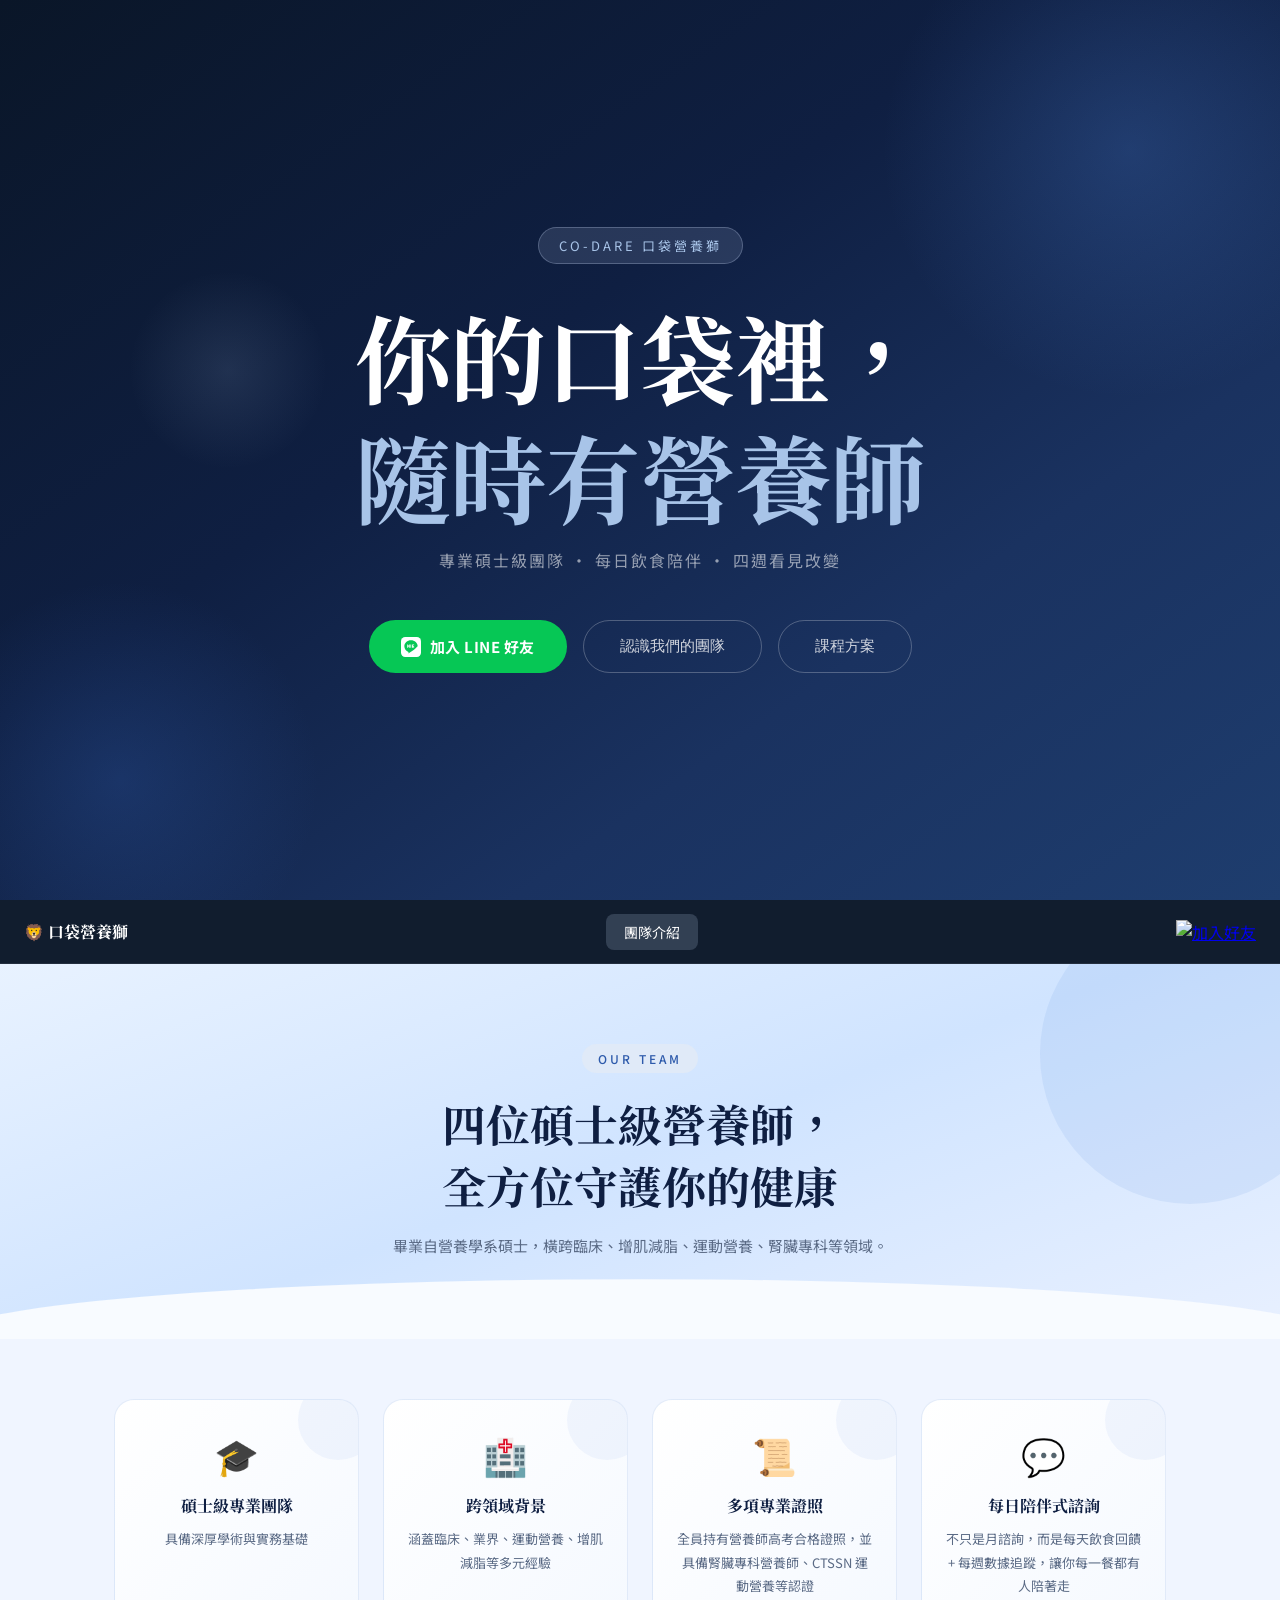
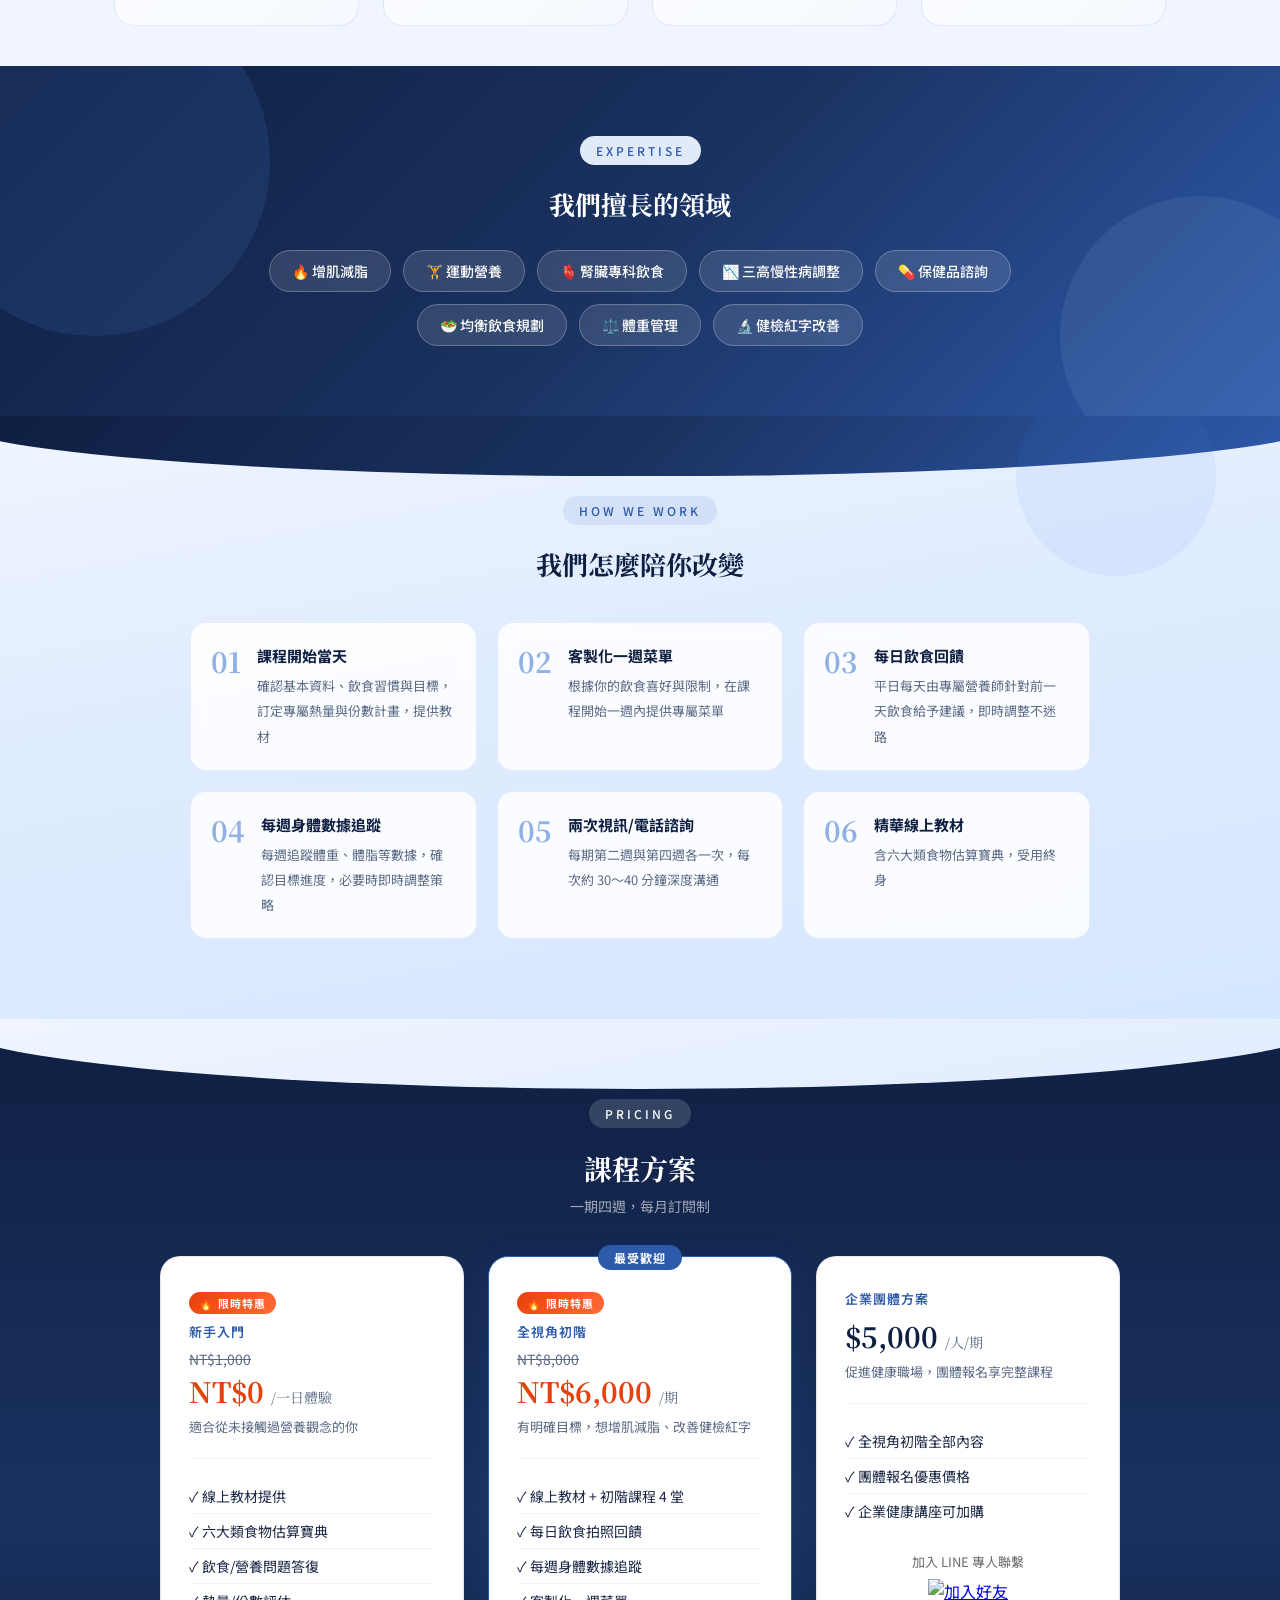
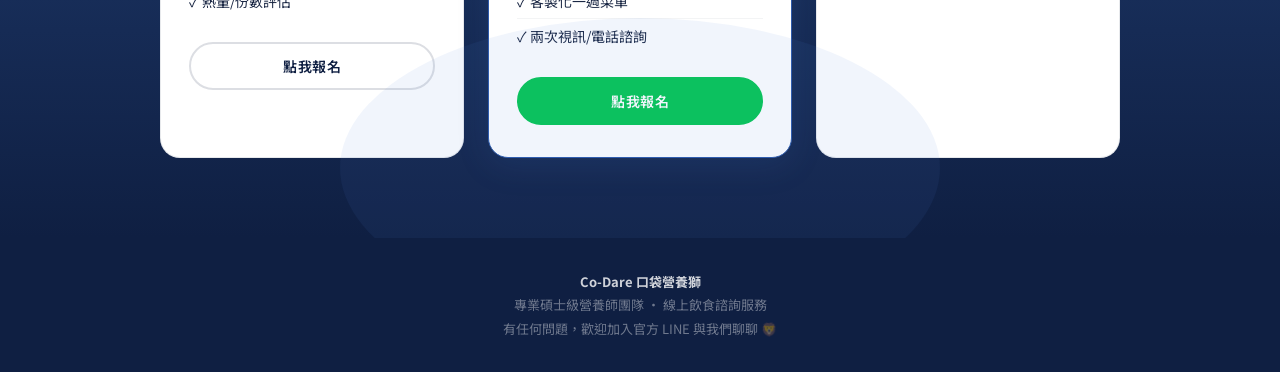
==== index.html @ 21641f0c "index.html" ====
<!-- ADMIN PANEL --><!DOCTYPE html>
<html lang="zh-TW">
<head>
<meta charset="UTF-8">
<meta name="viewport" content="width=device-width, initial-scale=1.0">
<title>Co-Dare 口袋營養獅</title>
<link rel="preconnect" href="https://fonts.googleapis.com">
<link href="https://fonts.googleapis.com/css2?family=Noto+Serif+TC:wght@400;600;700&family=Noto+Sans+TC:wght@300;400;500&display=swap" rel="stylesheet">
<style>
  :root {
    --navy: #0f1f42;
    --navy2: #1a3260;
    --blue: #2d5aab;
    --blue2: #4a7fd4;
    --light-blue: #a8c4e8;
    --sky: #ddeeff;
    --cream: #f0f5ff;
    --warm-white: #f8fbff;
    --gold: #c9a84c;
    --text: #1a2744;
    --text-light: #5a6a85;
    --tag-bg: #e0eaf8;
  }

  * { margin: 0; padding: 0; box-sizing: border-box; }

  body {
    font-family: 'Noto Sans TC', sans-serif;
    background: #f0f5ff;
    color: var(--text);
    overflow-x: hidden;
  }

  /* -- HERO -- */
  .hero {
    background: linear-gradient(145deg, #0a1628 0%, #0f1f42 40%, #1a3260 70%, #1e3d6e 100%);
    min-height: 100vh;
    display: flex;
    flex-direction: column;
    align-items: center;
    justify-content: center;
    position: relative;
    overflow: hidden;
    padding: 60px 24px;
  }
  .hero-blob1 {
    position: absolute; border-radius: 50%; pointer-events: none;
    width: 500px; height: 500px; top: -100px; right: -100px;
    background: radial-gradient(circle, rgba(74,127,212,0.25) 0%, transparent 70%);
    animation: blobFloat 8s ease-in-out infinite;
  }
  .hero-blob2 {
    position: absolute; border-radius: 50%; pointer-events: none;
    width: 400px; height: 400px; bottom: -80px; left: -80px;
    background: radial-gradient(circle, rgba(45,90,171,0.3) 0%, transparent 70%);
    animation: blobFloat 10s ease-in-out infinite reverse;
  }
  .hero-blob3 {
    position: absolute; border-radius: 50%; pointer-events: none;
    width: 200px; height: 200px; top: 30%; left: 10%;
    background: radial-gradient(circle, rgba(168,196,232,0.12) 0%, transparent 70%);
    animation: blobFloat 12s ease-in-out infinite 2s;
  }
  @keyframes blobFloat {
    0%, 100% { transform: translate(0,0) scale(1); }
    33% { transform: translate(20px,-15px) scale(1.05); }
    66% { transform: translate(-10px,20px) scale(0.95); }
  }



  .hero-badge {
    background: rgba(184,203,232,0.15);
    border: 1px solid rgba(184,203,232,0.3);
    color: var(--light-blue);
    font-size: 13px;
    letter-spacing: 3px;
    padding: 8px 20px;
    border-radius: 40px;
    margin-bottom: 32px;
    animation: fadeUp 0.8s ease both;
  }

  .hero h1 {
    font-family: 'Noto Serif TC', serif;
    font-size: clamp(48px, 9vw, 96px);
    color: #fff;
    text-align: center;
    line-height: 1.25;
    margin-bottom: 12px;
    animation: fadeUp 0.8s 0.1s ease both;
    letter-spacing: -1px;
  }

  .hero h1 span {
    color: var(--light-blue);
  }

  .hero-sub {
    color: rgba(255,255,255,0.55);
    font-size: 16px;
    letter-spacing: 2px;
    margin-bottom: 48px;
    animation: fadeUp 0.8s 0.3s ease both;
  }

  .hero-cta {
    display: flex;
    gap: 16px;
    flex-wrap: wrap;
    justify-content: center;
    animation: fadeUp 0.8s 0.4s ease both;
  }

  .btn-primary {
    background: #06C755;
    color: #fff;
    font-weight: 700;
    font-size: 15px;
    padding: 16px 36px;
    border-radius: 50px;
    text-decoration: none;
    border: none;
    cursor: pointer;
    transition: transform 0.2s, box-shadow 0.2s;
    letter-spacing: 1px;
    display: inline-flex;
    align-items: center;
    gap: 10px;
  }
  .btn-primary:hover { transform: translateY(-2px); box-shadow: 0 8px 24px rgba(6,199,85,0.45); }
  .line-icon { width: 22px; height: 22px; flex-shrink: 0; }

  .btn-line-hero {
    background: #06C755;
    color: #fff;
    font-weight: 700;
    font-size: 15px;
    padding: 14px 32px;
    border-radius: 50px;
    text-decoration: none;
    border: none;
    cursor: pointer;
    display: inline-flex;
    align-items: center;
    gap: 9px;
    letter-spacing: 0.5px;
    transition: transform 0.2s, box-shadow 0.2s;
    line-height: 1;
  }
  .btn-line-hero:hover { transform: translateY(-2px); box-shadow: 0 8px 24px rgba(6,199,85,0.45); }

  .btn-secondary {
    background: transparent;
    color: rgba(255,255,255,0.8);
    font-size: 15px;
    padding: 16px 36px;
    border-radius: 50px;
    border: 1px solid rgba(255,255,255,0.25);
    cursor: pointer;
    text-decoration: none;
    transition: background 0.2s, border-color 0.2s;
  }
  .btn-secondary:hover { background: rgba(255,255,255,0.08); border-color: rgba(255,255,255,0.5); }

  .hero-scroll {
    position: absolute;
    bottom: 32px;
    left: 50%;
    transform: translateX(-50%);
    display: flex;
    flex-direction: column;
    align-items: center;
    gap: 6px;
    color: rgba(255,255,255,0.3);
    font-size: 11px;
    letter-spacing: 2px;
    animation: fadeUp 1s 0.8s ease both;
  }

  .scroll-line {
    width: 1px;
    height: 40px;
    background: linear-gradient(to bottom, rgba(255,255,255,0.3), transparent);
    animation: scrollPulse 2s infinite;
  }

  /* -- NAV -- */
  nav {
    position: sticky;
    top: 0;
    z-index: 100;
    background: rgba(10,22,40,0.97);
    backdrop-filter: blur(12px);
    padding: 0 24px;
    display: flex;
    align-items: center;
    justify-content: space-between;
    height: 64px;
    border-bottom: 1px solid rgba(255,255,255,0.08);
  }

  .nav-logo {
    color: #fff;
    font-family: 'Noto Serif TC', serif;
    font-size: 16px;
    font-weight: 700;
    display: flex;
    align-items: center;
    gap: 8px;
    text-decoration: none;
  }

  .nav-tabs {
    display: flex;
    gap: 4px;
  }

  .nav-tab {
    color: rgba(255,255,255,0.6);
    font-size: 14px;
    padding: 8px 18px;
    border-radius: 8px;
    cursor: pointer;
    transition: all 0.2s;
    border: none;
    background: transparent;
    font-family: 'Noto Sans TC', sans-serif;
  }

  .nav-tab:hover { color: #fff; background: rgba(255,255,255,0.08); }
  .nav-tab.active { color: #fff; background: rgba(184,203,232,0.2); }

  .nav-cta {
    background: #06C755;
    color: #fff;
    font-size: 13px;
    font-weight: 700;
    padding: 8px 20px;
    border-radius: 50px;
    border: none;
    cursor: pointer;
    text-decoration: none;
    transition: opacity 0.2s;
    letter-spacing: 0.5px;
  }
  .nav-cta:hover { opacity: 0.85; }

  /* -- SECTIONS -- */
  .section {
    display: none;
    animation: fadeIn 0.4s ease;
  }
  .section.active { display: block; }

  /* -- TEAM SECTION -- */
  .team-header {
    background: linear-gradient(160deg, #e8f2ff 0%, #d0e4ff 50%, #e8f0ff 100%);
    padding: 80px 24px 80px;
    text-align: center;
    position: relative;
    overflow: hidden;
  }
  .team-header::before {
    content: '';
    position: absolute; top: -60px; right: -60px;
    width: 300px; height: 300px; border-radius: 50%;
    background: rgba(74,127,212,0.1);
  }
  .team-header::after {
    content: '';
    position: absolute; bottom: 0; left: 0; right: 0; height: 60px;
    background: var(--warm-white);
    clip-path: ellipse(55% 100% at 50% 100%);
  }

  .section-label {
    display: inline-block;
    background: var(--tag-bg);
    color: var(--blue);
    font-size: 12px;
    letter-spacing: 3px;
    padding: 6px 16px;
    border-radius: 40px;
    margin-bottom: 20px;
    font-weight: 500;
  }

  .section-title {
    font-family: 'Noto Serif TC', serif;
    font-size: clamp(28px, 4vw, 44px);
    color: var(--navy);
    line-height: 1.4;
    margin-bottom: 16px;
  }

  .section-desc {
    color: var(--text-light);
    font-size: 15px;
    line-height: 1.8;
    max-width: 560px;
    margin: 0 auto;
  }

  .team-grid {
    display: grid;
    grid-template-columns: repeat(auto-fit, minmax(280px, 1fr));
    gap: 32px;
    max-width: 1100px;
    margin: 0 auto;
    padding: 60px 24px;
  }

  .team-card {
    background: #fff;
    border-radius: 20px;
    overflow: hidden;
    box-shadow: 0 4px 24px rgba(26,39,68,0.07);
    transition: transform 0.3s, box-shadow 0.3s;
    border: 1px solid rgba(26,39,68,0.06);
  }
  .team-card:hover { transform: translateY(-6px); box-shadow: 0 12px 40px rgba(26,39,68,0.12); }

  .card-top {
    background: linear-gradient(135deg, var(--navy) 0%, var(--blue) 100%);
    padding: 32px 24px 24px;
    position: relative;
    overflow: hidden;
  }

  .card-top::before {
    content: '';
    position: absolute;
    top: -30px; right: -30px;
    width: 120px; height: 120px;
    border-radius: 50%;
    background: rgba(255,255,255,0.05);
  }

  .card-avatar {
    width: 72px; height: 72px;
    border-radius: 50%;
    border: 3px solid rgba(255,255,255,0.3);
    margin-bottom: 16px;
    object-fit: cover;
    background: rgba(255,255,255,0.1);
    display: flex;
    align-items: center;
    justify-content: center;
    font-size: 28px;
  }

  .card-name {
    color: #fff;
    font-family: 'Noto Serif TC', serif;
    font-size: 20px;
    font-weight: 700;
    margin-bottom: 4px;
  }

  .card-title-en {
    color: rgba(255,255,255,0.5);
    font-size: 12px;
    letter-spacing: 2px;
    margin-bottom: 12px;
  }

  .card-tags {
    display: flex;
    flex-wrap: wrap;
    gap: 6px;
  }

  .card-tag {
    background: rgba(255,255,255,0.15);
    color: rgba(255,255,255,0.9);
    font-size: 11px;
    padding: 4px 10px;
    border-radius: 20px;
    letter-spacing: 0.5px;
  }

  .card-body {
    padding: 24px;
  }

  .card-section-title {
    font-size: 11px;
    letter-spacing: 2px;
    color: var(--blue);
    font-weight: 600;
    margin-bottom: 10px;
    margin-top: 16px;
  }
  .card-section-title:first-child { margin-top: 0; }

  .card-list {
    list-style: none;
  }

  .card-list li {
    font-size: 13px;
    color: var(--text-light);
    padding: 4px 0;
    padding-left: 14px;
    position: relative;
    line-height: 1.6;
  }

  .card-list li::before {
    content: '·';
    position: absolute;
    left: 0;
    color: var(--blue);
    font-weight: bold;
  }

  /* -- KNOWLEDGE SECTION -- */
  .knowledge-header {
    background: linear-gradient(135deg, #0a1628 0%, #1a3260 60%, #2d5aab 100%);
    padding: 80px 24px 60px;
    text-align: center;
  }

  .knowledge-header .section-label {
    background: rgba(184,203,232,0.15);
    color: var(--light-blue);
  }

  .knowledge-header .section-title { color: #fff; }
  .knowledge-header .section-desc { color: rgba(255,255,255,0.5); }

  .articles-grid {
    display: grid;
    grid-template-columns: repeat(auto-fill, minmax(300px, 1fr));
    gap: 24px;
    max-width: 1100px;
    margin: 0 auto;
    padding: 60px 24px;
  }

  .article-card {
    background: #fff;
    border-radius: 16px;
    overflow: hidden;
    border: 1px solid rgba(26,39,68,0.08);
    transition: transform 0.3s, box-shadow 0.3s;
    cursor: pointer;
  }
  .article-card:hover { transform: translateY(-4px); box-shadow: 0 10px 32px rgba(26,39,68,0.1); }

  .article-img {
    width: 100%;
    height: 160px;
    background: linear-gradient(135deg, var(--navy), var(--blue));
    display: flex;
    align-items: center;
    justify-content: center;
    font-size: 48px;
    position: relative;
    overflow: hidden;
  }

  .article-img::after {
    content: '';
    position: absolute;
    inset: 0;
    background: linear-gradient(to bottom, transparent 50%, rgba(0,0,0,0.3));
  }

  .article-body {
    padding: 20px;
  }

  .article-cat {
    display: inline-block;
    background: var(--tag-bg);
    color: var(--blue);
    font-size: 11px;
    letter-spacing: 1px;
    padding: 4px 10px;
    border-radius: 20px;
    margin-bottom: 10px;
    font-weight: 500;
  }

  .article-title {
    font-family: 'Noto Serif TC', serif;
    font-size: 17px;
    color: var(--navy);
    line-height: 1.5;
    margin-bottom: 10px;
  }

  .article-excerpt {
    font-size: 13px;
    color: var(--text-light);
    line-height: 1.7;
    display: -webkit-box;
    -webkit-line-clamp: 3;
    -webkit-box-orient: vertical;
    overflow: hidden;
  }

  .article-footer {
    display: flex;
    align-items: center;
    justify-content: space-between;
    margin-top: 16px;
    padding-top: 14px;
    border-top: 1px solid rgba(26,39,68,0.06);
  }

  .article-author {
    font-size: 12px;
    color: var(--text-light);
  }

  .article-read {
    font-size: 12px;
    color: var(--blue);
    font-weight: 500;
  }

  /* -- ARTICLE MODAL -- */
  .modal-overlay {
    display: none;
    position: fixed;
    inset: 0;
    background: rgba(26,39,68,0.6);
    backdrop-filter: blur(4px);
    z-index: 200;
    align-items: center;
    justify-content: center;
    padding: 24px;
  }
  .modal-overlay.open { display: flex; }

  .modal {
    background: #fff;
    border-radius: 20px;
    max-width: 680px;
    width: 100%;
    max-height: 85vh;
    overflow-y: auto;
    position: relative;
    animation: modalIn 0.3s ease;
  }

  .modal-close {
    position: sticky;
    top: 16px;
    float: right;
    margin: 16px 16px 0 0;
    width: 36px; height: 36px;
    background: var(--cream);
    border: none;
    border-radius: 50%;
    cursor: pointer;
    font-size: 18px;
    display: flex;
    align-items: center;
    justify-content: center;
    color: var(--text);
    z-index: 10;
    transition: background 0.2s;
  }
  .modal-close:hover { background: var(--light-blue); }

  .modal-content { padding: 48px 40px 40px; }
  .modal-cat { display: inline-block; background: var(--tag-bg); color: var(--blue); font-size: 11px; letter-spacing: 1px; padding: 4px 10px; border-radius: 20px; margin-bottom: 16px; }
  .modal-title { font-family: 'Noto Serif TC', serif; font-size: 26px; color: var(--navy); line-height: 1.4; margin-bottom: 20px; }
  .modal-meta { font-size: 13px; color: var(--text-light); margin-bottom: 28px; padding-bottom: 20px; border-bottom: 1px solid var(--cream); }
  .modal-body { font-size: 15px; line-height: 1.9; color: var(--text); }
  .modal-body p { margin-bottom: 16px; }
  .modal-body h3 { font-family: 'Noto Serif TC', serif; color: var(--navy); font-size: 18px; margin: 24px 0 10px; }

  /* -- ADMIN PANEL -- */
  .admin-btn {
    position: fixed;
    bottom: 28px;
    right: 28px;
    background: var(--navy);
    color: #fff;
    border: none;
    border-radius: 50px;
    padding: 12px 22px;
    font-size: 13px;
    cursor: pointer;
    z-index: 150;
    display: flex;
    align-items: center;
    gap: 8px;
    box-shadow: 0 4px 20px rgba(26,39,68,0.25);
    transition: transform 0.2s, box-shadow 0.2s;
    font-family: 'Noto Sans TC', sans-serif;
  }
  .admin-btn:hover { transform: translateY(-2px); box-shadow: 0 8px 28px rgba(26,39,68,0.3); }

  .admin-panel {
    display: none;
    position: fixed;
    inset: 0;
    z-index: 300;
    background: rgba(26,39,68,0.7);
    backdrop-filter: blur(4px);
    align-items: center;
    justify-content: center;
    padding: 24px;
  }
  .admin-panel.open { display: flex; }

  .admin-box {
    background: #fff;
    border-radius: 20px;
    width: 100%;
    max-width: 760px;
    max-height: 88vh;
    overflow-y: auto;
    animation: modalIn 0.3s ease;
  }

  .admin-header {
    background: var(--navy);
    padding: 20px 28px;
    border-radius: 20px 20px 0 0;
    display: flex;
    align-items: center;
    justify-content: space-between;
    position: sticky;
    top: 0;
    z-index: 10;
  }

  .admin-header h2 {
    color: #fff;
    font-family: 'Noto Serif TC', serif;
    font-size: 20px;
  }

  .admin-header-close {
    background: rgba(255,255,255,0.15);
    border: none;
    color: #fff;
    width: 36px; height: 36px;
    border-radius: 50%;
    cursor: pointer;
    font-size: 18px;
    display: flex;
    align-items: center;
    justify-content: center;
    transition: background 0.2s;
  }
  .admin-header-close:hover { background: rgba(255,255,255,0.25); }

  .admin-body { padding: 32px; }

  .admin-tabs {
    display: flex;
    gap: 8px;
    margin-bottom: 28px;
    background: var(--cream);
    padding: 6px;
    border-radius: 12px;
  }

  .admin-tab {
    flex: 1;
    padding: 10px;
    border: none;
    background: transparent;
    border-radius: 8px;
    cursor: pointer;
    font-size: 14px;
    color: var(--text-light);
    transition: all 0.2s;
    font-family: 'Noto Sans TC', sans-serif;
  }
  .admin-tab.active { background: #fff; color: var(--navy); font-weight: 600; box-shadow: 0 2px 8px rgba(0,0,0,0.08); }

  .admin-section { display: none; }
  .admin-section.active { display: block; }

  .admin-field { margin-bottom: 20px; }
  .admin-label { font-size: 12px; font-weight: 600; color: var(--navy); letter-spacing: 1px; margin-bottom: 6px; display: block; }
  .admin-input, .admin-textarea, .admin-select {
    width: 100%;
    padding: 12px 14px;
    border: 1.5px solid rgba(26,39,68,0.12);
    border-radius: 10px;
    font-size: 14px;
    font-family: 'Noto Sans TC', sans-serif;
    color: var(--text);
    transition: border-color 0.2s;
    background: #fff;
  }
  .admin-input:focus, .admin-textarea:focus, .admin-select:focus {
    outline: none;
    border-color: var(--blue);
  }
  .admin-textarea { resize: vertical; min-height: 100px; line-height: 1.6; }

  .admin-card-list { margin-bottom: 20px; }

  .admin-member-item {
    border: 1.5px solid rgba(26,39,68,0.1);
    border-radius: 12px;
    padding: 16px;
    margin-bottom: 12px;
    cursor: pointer;
    transition: border-color 0.2s, background 0.2s;
    display: flex;
    align-items: center;
    justify-content: space-between;
  }
  .admin-member-item:hover { border-color: var(--blue); background: var(--cream); }
  .admin-member-item.editing { border-color: var(--blue); background: #f0f4fb; }

  .admin-member-info { display: flex; align-items: center; gap: 12px; }
  .admin-member-emoji { font-size: 24px; }
  .admin-member-name { font-weight: 600; color: var(--navy); font-size: 15px; }
  .admin-member-sub { font-size: 12px; color: var(--text-light); }

  .admin-member-edit { display: none; padding: 16px 0 0; }
  .admin-member-edit.open { display: block; }

  .admin-row { display: grid; grid-template-columns: 1fr 1fr; gap: 12px; }

  .admin-article-item {
    border: 1.5px solid rgba(26,39,68,0.1);
    border-radius: 12px;
    padding: 16px;
    margin-bottom: 12px;
    display: flex;
    align-items: flex-start;
    justify-content: space-between;
    gap: 12px;
    cursor: pointer;
    transition: border-color 0.2s;
  }
  .admin-article-item:hover { border-color: var(--blue); }
  .admin-article-item.editing { border-color: var(--blue); background: #f0f4fb; }

  .article-item-icon { font-size: 28px; flex-shrink: 0; }
  .article-item-info { flex: 1; min-width: 0; }
  .article-item-title { font-weight: 600; color: var(--navy); font-size: 14px; white-space: nowrap; overflow: hidden; text-overflow: ellipsis; }
  .article-item-sub { font-size: 12px; color: var(--text-light); margin-top: 2px; }

  .admin-article-edit { display: none; padding: 16px 0 0; }
  .admin-article-edit.open { display: block; }

  .btn-add {
    width: 100%;
    padding: 12px;
    border: 2px dashed rgba(59,95,160,0.3);
    background: transparent;
    border-radius: 10px;
    color: var(--blue);
    font-size: 14px;
    cursor: pointer;
    font-family: 'Noto Sans TC', sans-serif;
    transition: all 0.2s;
    margin-bottom: 20px;
  }
  .btn-add:hover { border-color: var(--blue); background: var(--tag-bg); }

  .pg-section-header {
    background: var(--navy);
    color: #fff;
    font-size: 13px;
    font-weight: 700;
    letter-spacing: 1px;
    padding: 10px 16px;
    border-radius: 8px;
    margin: 24px 0 14px;
    font-family: 'Noto Sans TC', sans-serif;
  }

  .btn-save {
    background: var(--navy);
    color: #fff;
    border: none;
    padding: 14px 32px;
    border-radius: 50px;
    font-size: 14px;
    font-weight: 600;
    cursor: pointer;
    font-family: 'Noto Sans TC', sans-serif;
    transition: opacity 0.2s;
    width: 100%;
    letter-spacing: 1px;
  }
  .btn-save:hover { opacity: 0.85; }

  .btn-delete {
    background: #fee;
    color: #c0392b;
    border: none;
    padding: 6px 12px;
    border-radius: 8px;
    font-size: 12px;
    cursor: pointer;
    font-family: 'Noto Sans TC', sans-serif;
    transition: background 0.2s;
    flex-shrink: 0;
  }
  .btn-delete:hover { background: #fdd; }

  .save-toast {
    position: fixed;
    bottom: 90px;
    right: 28px;
    background: #2ecc71;
    color: #fff;
    padding: 12px 20px;
    border-radius: 50px;
    font-size: 14px;
    z-index: 400;
    opacity: 0;
    transform: translateY(8px);
    transition: all 0.3s;
    pointer-events: none;
    font-family: 'Noto Sans TC', sans-serif;
  }
  .save-toast.show { opacity: 1; transform: translateY(0); }

  /* -- LOGIN MODAL -- */
  .login-overlay {
    display: none;
    position: fixed;
    inset: 0;
    background: rgba(26,39,68,0.75);
    backdrop-filter: blur(6px);
    z-index: 350;
    align-items: center;
    justify-content: center;
    padding: 24px;
  }
  .login-overlay.open { display: flex; }

  .login-box {
    background: #fff;
    border-radius: 20px;
    width: 100%;
    max-width: 380px;
    padding: 40px 36px;
    animation: modalIn 0.3s ease;
    text-align: center;
  }

  .login-icon { font-size: 36px; margin-bottom: 16px; }

  .login-title {
    font-family: 'Noto Serif TC', serif;
    font-size: 22px;
    color: var(--navy);
    margin-bottom: 6px;
  }

  .login-sub {
    font-size: 13px;
    color: var(--text-light);
    margin-bottom: 28px;
  }

  .login-field { margin-bottom: 14px; text-align: left; }
  .login-label { font-size: 11px; font-weight: 600; color: var(--navy); letter-spacing: 1px; margin-bottom: 6px; display: block; }
  .login-input {
    width: 100%;
    padding: 12px 14px;
    border: 1.5px solid rgba(26,39,68,0.15);
    border-radius: 10px;
    font-size: 14px;
    font-family: 'Noto Sans TC', sans-serif;
    color: var(--text);
    transition: border-color 0.2s;
  }
  .login-input:focus { outline: none; border-color: var(--blue); }

  .login-error {
    background: #fff0f0;
    color: #c0392b;
    font-size: 13px;
    padding: 10px 14px;
    border-radius: 8px;
    margin-bottom: 14px;
    display: none;
    text-align: left;
  }
  .login-error.show { display: block; }

  .btn-login {
    width: 100%;
    background: var(--navy);
    color: #fff;
    border: none;
    padding: 14px;
    border-radius: 50px;
    font-size: 15px;
    font-weight: 600;
    cursor: pointer;
    font-family: 'Noto Sans TC', sans-serif;
    transition: opacity 0.2s;
    letter-spacing: 1px;
    margin-top: 4px;
  }
  .btn-login:hover { opacity: 0.85; }

  .login-cancel {
    margin-top: 12px;
    font-size: 13px;
    color: var(--text-light);
    cursor: pointer;
    background: none;
    border: none;
    font-family: 'Noto Sans TC', sans-serif;
    text-decoration: underline;
  }
  .login-cancel:hover { color: var(--navy); }

  /* -- SEO ARTICLE -- */
  .modal-body h2 { font-family: 'Noto Serif TC', serif; color: var(--navy); font-size: 20px; margin: 28px 0 10px; padding-bottom: 8px; border-bottom: 2px solid var(--cream); }
  .modal-body h3 { font-family: 'Noto Serif TC', serif; color: var(--navy); font-size: 17px; margin: 22px 0 8px; }
  .modal-body p { margin-bottom: 14px; }
  .modal-body ul, .modal-body ol { padding-left: 20px; margin-bottom: 14px; }
  .modal-body li { margin-bottom: 6px; line-height: 1.8; }
  .modal-body .seo-summary { background: var(--cream); border-left: 4px solid var(--blue); padding: 16px 20px; border-radius: 0 10px 10px 0; margin-bottom: 24px; font-size: 14px; color: var(--text-light); line-height: 1.8; }
  .modal-body .seo-highlight { background: #fffbf0; border: 1px solid rgba(201,168,76,0.3); padding: 14px 18px; border-radius: 10px; margin: 16px 0; font-size: 14px; }
  .modal-body .seo-author { display: flex; align-items: center; gap: 10px; background: var(--cream); padding: 14px 18px; border-radius: 10px; margin-top: 28px; font-size: 13px; color: var(--text-light); }


  /* -- ABOUT HIGHLIGHTS -- */
  .about-highlights {
    display: grid;
    grid-template-columns: repeat(auto-fit, minmax(220px, 1fr));
    gap: 24px;
    max-width: 1100px;
    margin: 0 auto;
    padding: 60px 24px 40px;
    position: relative;
  }

  .highlight-card {
    background: linear-gradient(135deg, #fff 0%, #f5f9ff 100%);
    border-radius: 20px;
    padding: 28px 24px;
    border: 1.5px solid rgba(74,127,212,0.15);
    text-align: center;
    transition: transform 0.3s, box-shadow 0.3s;
    position: relative;
    overflow: hidden;
  }
  .highlight-card::before {
    content: '';
    position: absolute; top: -20px; right: -20px;
    width: 80px; height: 80px; border-radius: 50%;
    background: rgba(74,127,212,0.06);
  }
  .highlight-card:hover { transform: translateY(-6px); box-shadow: 0 12px 40px rgba(45,90,171,0.15); border-color: rgba(74,127,212,0.35); }

  .highlight-icon { font-size: 36px; margin-bottom: 14px; }
  .highlight-title { font-family: 'Noto Serif TC', serif; font-size: 16px; color: var(--navy); font-weight: 700; margin-bottom: 10px; }
  .highlight-desc { font-size: 13px; color: var(--text-light); line-height: 1.8; }

  /* -- EXPERTISE -- */
  .expertise-section {
    background: linear-gradient(135deg, #0f1f42 0%, #1a3260 50%, #2d5aab 100%);
    padding: 70px 24px;
    text-align: center;
    position: relative;
    overflow: hidden;
  }
  .expertise-section::before {
    content: '';
    position: absolute; top: -80px; left: -80px;
    width: 350px; height: 350px; border-radius: 50%;
    background: rgba(74,127,212,0.15);
  }
  .expertise-section::after {
    content: '';
    position: absolute; bottom: -60px; right: -60px;
    width: 280px; height: 280px; border-radius: 50%;
    background: rgba(168,196,232,0.1);
  }

  .expertise-inner { max-width: 800px; margin: 0 auto; }
  .expertise-title { font-family: 'Noto Serif TC', serif; font-size: 26px; color: #fff; margin-bottom: 28px; }

  .expertise-tags {
    display: flex;
    flex-wrap: wrap;
    gap: 12px;
    justify-content: center;
  }

  .exp-tag {
    background: rgba(255,255,255,0.12);
    border: 1.5px solid rgba(255,255,255,0.25);
    color: #fff;
    padding: 10px 22px;
    border-radius: 40px;
    font-size: 14px;
    font-weight: 500;
    transition: all 0.2s;
    backdrop-filter: blur(4px);
  }
  .exp-tag:hover { background: rgba(255,255,255,0.25); border-color: rgba(255,255,255,0.5); transform: translateY(-2px); }

  /* -- FEATURES -- */
  .features-section {
    background: linear-gradient(170deg, #f0f5ff 0%, #e0ecff 40%, #d5e7ff 100%);
    padding: 80px 24px;
    text-align: center;
    position: relative;
    overflow: hidden;
  }
  .features-section::before {
    content: '';
    position: absolute; top: 0; left: 0; right: 0; height: 60px;
    background: linear-gradient(135deg, #0f1f42 0%, #1a3260 50%, #2d5aab 100%);
    clip-path: ellipse(55% 100% at 50% 0%);
  }
  .features-section::after {
    content: '';
    position: absolute; top: -40px; right: 5%;
    width: 200px; height: 200px; border-radius: 50%;
    background: rgba(74,127,212,0.08);
  }

  .features-inner { max-width: 900px; margin: 0 auto; }
  .features-title { font-family: 'Noto Serif TC', serif; font-size: 26px; color: var(--navy); margin-bottom: 40px; }

  .features-grid {
    display: grid;
    grid-template-columns: repeat(auto-fit, minmax(260px, 1fr));
    gap: 20px;
    text-align: left;
  }

  .feature-item {
    background: rgba(255,255,255,0.85);
    border: 1.5px solid rgba(74,127,212,0.12);
    border-radius: 16px;
    padding: 22px 20px;
    display: flex;
    gap: 16px;
    align-items: flex-start;
    transition: all 0.2s;
    backdrop-filter: blur(8px);
  }
  .feature-item:hover { background: #fff; border-color: rgba(74,127,212,0.3); transform: translateY(-3px); box-shadow: 0 8px 24px rgba(45,90,171,0.1); }

  .feature-num {
    font-family: 'Noto Serif TC', serif;
    font-size: 28px;
    font-weight: 700;
    color: var(--blue2);
    opacity: 0.6;
    flex-shrink: 0;
    line-height: 1;
    margin-top: 2px;
  }

  .feature-text strong {
    display: block;
    color: var(--navy);
    font-size: 15px;
    margin-bottom: 6px;
  }

  .feature-text span {
    color: var(--text-light);
    font-size: 13px;
    line-height: 1.7;
  }

  /* -- PLANS -- */
  .plans-section {
    padding: 80px 24px 80px;
    text-align: center;
    background: linear-gradient(180deg, #0f1f42 0%, #1a3260 60%, #0f1f42 100%);
    position: relative;
    overflow: hidden;
  }
  .plans-section::before {
    content: '';
    position: absolute; top: 0; left: 0; right: 0; height: 70px;
    background: linear-gradient(170deg, #f0f5ff 0%, #e0ecff 100%);
    clip-path: ellipse(55% 100% at 50% 0%);
  }
  .plans-section::after {
    content: '';
    position: absolute; bottom: -80px; left: 50%; transform: translateX(-50%);
    width: 600px; height: 300px; border-radius: 50%;
    background: rgba(74,127,212,0.08);
  }

  .plans-title { font-family: 'Noto Serif TC', serif; font-size: 28px; color: #fff; margin-bottom: 8px; }
  .plans-sub { color: rgba(255,255,255,0.6); font-size: 14px; margin-bottom: 40px; }

  .plans-grid {
    display: grid;
    grid-template-columns: repeat(auto-fit, minmax(260px, 1fr));
    gap: 24px;
    max-width: 960px;
    margin: 0 auto;
  }

  .plan-card {
    background: #fff;
    border-radius: 20px;
    padding: 32px 28px;
    border: 1.5px solid rgba(26,39,68,0.1);
    position: relative;
    transition: transform 0.3s, box-shadow 0.3s;
    text-align: left;
  }
  .plan-card:hover { transform: translateY(-4px); box-shadow: 0 12px 36px rgba(26,39,68,0.1); }
  .plan-card.featured { border-color: var(--blue); box-shadow: 0 8px 32px rgba(59,95,160,0.15); }

  .plan-badge {
    position: absolute;
    top: -12px;
    left: 50%;
    transform: translateX(-50%);
    background: var(--blue);
    color: #fff;
    font-size: 12px;
    font-weight: 700;
    padding: 4px 16px;
    border-radius: 20px;
    letter-spacing: 1px;
    white-space: nowrap;
  }
  .plan-promo-badge {
    display: inline-block;
    background: linear-gradient(135deg, #e8400c, #ff6b35);
    color: #fff;
    font-size: 11px;
    font-weight: 700;
    padding: 3px 10px;
    border-radius: 20px;
    letter-spacing: 1px;
    margin-bottom: 8px;
    animation: promoPulse 2s ease-in-out infinite;
  }
  @keyframes promoPulse {
    0%, 100% { box-shadow: 0 0 0 0 rgba(232,64,12,0.4); }
    50% { box-shadow: 0 0 0 6px rgba(232,64,12,0); }
  }
  .plan-price-old {
    font-size: 14px;
    color: var(--text-light);
    text-decoration: line-through;
    margin-bottom: 2px;
  }
  .plan-price-new {
    font-family: 'Noto Serif TC', serif;
    font-size: 28px;
    color: #e8400c;
    font-weight: 700;
    margin-bottom: 6px;
  }
  .plan-price-new span { font-size: 14px; font-weight: 400; color: var(--text-light); }



  .plan-top { margin-bottom: 20px; padding-bottom: 20px; border-bottom: 1px solid var(--cream); }
  .plan-name { font-size: 13px; color: var(--blue); font-weight: 600; letter-spacing: 1px; margin-bottom: 8px; }
  .plan-price { font-family: 'Noto Serif TC', serif; font-size: 28px; color: var(--navy); font-weight: 700; margin-bottom: 6px; }
  .plan-price span { font-size: 14px; font-weight: 400; color: var(--text-light); }
  .plan-hint { font-size: 13px; color: var(--text-light); line-height: 1.6; }

  .plan-list { list-style: none; margin-bottom: 24px; }
  .plan-list li { font-size: 14px; color: var(--text); padding: 7px 0; border-bottom: 1px solid rgba(26,39,68,0.05); }
  .plan-list li:last-child { border-bottom: none; }

  .plan-btn {
    display: block;
    text-align: center;
    padding: 12px;
    border-radius: 50px;
    font-size: 14px;
    font-weight: 600;
    text-decoration: none;
    border: 2px solid rgba(26,39,68,0.15);
    color: var(--navy);
    transition: all 0.2s;
    letter-spacing: 0.5px;
  }
  .plan-btn:hover { background: var(--navy); color: #fff; border-color: var(--navy); }
  .plan-btn.line-green { background: #06C755; color: #fff; border-color: #06C755; }
  .plan-btn.line-green:hover { background: #05a847; border-color: #05a847; }
  .plan-card .plan-actions { display: flex; flex-direction: column; align-items: flex-start; gap: 8px; }

  /* -- FOOTER -- */
  footer {
    background: var(--navy);
    color: rgba(255,255,255,0.4);
    text-align: center;
    padding: 32px 24px;
    font-size: 13px;
    line-height: 1.8;
  }
  footer strong { color: rgba(255,255,255,0.8); }

  /* -- ANIMATIONS -- */
  @keyframes fadeUp {
    from { opacity: 0; transform: translateY(24px); }
    to { opacity: 1; transform: translateY(0); }
  }
  @keyframes fadeIn {
    from { opacity: 0; }
    to { opacity: 1; }
  }
  @keyframes scrollPulse {
    0%, 100% { opacity: 0.3; }
    50% { opacity: 0.8; }
  }
  @keyframes modalIn {
    from { opacity: 0; transform: scale(0.96) translateY(12px); }
    to { opacity: 1; transform: scale(1) translateY(0); }
  }

  /* -- RESPONSIVE -- */
  @media (max-width: 600px) {
    .nav-tabs { display: none; }
    .hero h1 { font-size: 30px; }
    .admin-row { grid-template-columns: 1fr; }
    .modal-content { padding: 32px 20px 24px; }
    .admin-body { padding: 20px; }
  }
</style>

</head>
<body>


<!-- HERO -->
<section class="hero" id="hero">
  <div class="hero-blob1"></div>
  <div class="hero-blob2"></div>
  <div class="hero-blob3"></div>
  <div class="hero-badge">CO-DARE 口袋營養獅</div>
  <h1 id="hero-title-el">你的口袋裡，<br><span>隨時有營養師</span></h1>
  <p class="hero-sub" id="hero-sub-el">專業碩士級團隊 · 每日飲食陪伴 · 四週看見改變</p>
  <div class="hero-cta">
    <a href="https://lin.ee/6FMaNUT" class="btn-line-hero"><svg width="20" height="20" viewBox="0 0 24 24" fill="none"><rect width="24" height="24" rx="5" fill="white"/><path d="M12 4C7.582 4 4 7.2 4 11.167c0 3.058 1.97 5.703 4.92 6.9.213.077.178.214.133.408l-.215.8c-.033.124-.124.485.428.264C11.1 18.558 15.7 15.56 17.23 13.833h-.01C18.49 12.716 20 11.05 20 11.167 20 7.2 16.418 4 12 4z" fill="#06C755"/><path d="M15.5 13h-2a.25.25 0 0 1-.25-.25V9.25c0-.138.112-.25.25-.25h.5c.138 0 .25.112.25.25v3h1.25c.138 0 .25.112.25.25v.5a.25.25 0 0 1-.25.25zm-3.5 0h-.5a.25.25 0 0 1-.25-.25V9.25c0-.138.112-.25.25-.25h.5c.138 0 .25.112.25.25v3.5a.25.25 0 0 1-.25.25zm-1.75 0h-.312a.25.25 0 0 1-.2-.1L8.5 10.9v1.85a.25.25 0 0 1-.25.25H7.75a.25.25 0 0 1-.25-.25V9.25C7.5 9.112 7.612 9 7.75 9h.313c.08 0 .155.038.2.1L9.5 11.1V9.25c0-.138.112-.25.25-.25h.5c.138 0 .25.112.25.25v3.5a.25.25 0 0 1-.25.25zm5.25 0h-2a.25.25 0 0 1-.25-.25V9.25C13.25 9.112 13.362 9 13.5 9H15.5c.138 0 .25.112.25.25v.5a.25.25 0 0 1-.25.25H14v.75h1.5c.138 0 .25.112.25.25v.5a.25.25 0 0 1-.25.25H14v.75h1.5c.138 0 .25.112.25.25v.5a.25.25 0 0 1-.25.25z" fill="white"/></svg>加入 LINE 好友</a>
    <button class="btn-secondary" onclick="switchSection('team'); scrollToNav()">認識我們的團隊</button>
    <button class="btn-secondary" onclick="switchSection('team'); setTimeout(()=>{ const el=document.getElementById('pricing-section'); if(el) el.scrollIntoView({behavior:'smooth'}); },50)">課程方案</button>
  </div>

</section>

<!-- NAV -->
<nav id="main-nav">
  <a href="#hero" class="nav-logo" onclick="scrollToHero(event)">🦁 口袋營養獅</a>
  <div class="nav-tabs">
    <button class="nav-tab active" onclick="switchSection('team')">團隊介紹</button>
  </div>
  <a href="https://lin.ee/6FMaNUT"><img src="https://scdn.line-apps.com/n/line_add_friends/btn/zh-Hant.png" alt="加入好友" height="36" border="0"></a>
</nav>

<!-- TEAM SECTION -->
<div class="section active" id="section-team">
  <div class="team-header">
    <div class="section-label">OUR TEAM</div>
    <h2 class="section-title" id="team-page-title">四位碩士級營養師，<br>全方位守護你的健康</h2>
    <p class="section-desc" id="team-page-desc">畢業自營養學系碩士，橫跨臨床、增肌減脂、運動營養、腎臟專科等領域。</p>
  </div>
  <div id="team-dynamic-content">
    <!-- 亮點 -->
    <div class="about-highlights">
      <div class="highlight-card"><div class="highlight-icon" id="hl-icon-0">🎓</div><div class="highlight-title" id="hl-title-0">碩士級專業團隊</div><div class="highlight-desc" id="hl-desc-0">具備深厚學術與實務基礎</div></div>
      <div class="highlight-card"><div class="highlight-icon" id="hl-icon-1">🏥</div><div class="highlight-title" id="hl-title-1">跨領域背景</div><div class="highlight-desc" id="hl-desc-1">涵蓋臨床、業界、運動營養、增肌減脂等多元經驗</div></div>
      <div class="highlight-card"><div class="highlight-icon" id="hl-icon-2">📜</div><div class="highlight-title" id="hl-title-2">多項專業證照</div><div class="highlight-desc" id="hl-desc-2">全員持有營養師高考合格證照，並具備腎臟專科營養師、CTSSN 運動營養等認證</div></div>
      <div class="highlight-card"><div class="highlight-icon" id="hl-icon-3">💬</div><div class="highlight-title" id="hl-title-3">每日陪伴式諮詢</div><div class="highlight-desc" id="hl-desc-3">不只是月諮詢，而是每天飲食回饋 + 每週數據追蹤，讓你每一餐都有人陪著走</div></div>
    </div>
    <!-- 專長標籤 -->
    <div class="expertise-section">
      <div class="expertise-inner">
        <div class="section-label" style="margin-bottom:20px">EXPERTISE</div>
        <h3 class="expertise-title">我們擅長的領域</h3>
        <div class="expertise-tags">
          <span class="exp-tag" id="exp-tag-0">🔥 增肌減脂</span><span class="exp-tag" id="exp-tag-1">🏋️ 運動營養</span><span class="exp-tag" id="exp-tag-2">🫀 腎臟專科飲食</span><span class="exp-tag" id="exp-tag-3">📉 三高慢性病調整</span><span class="exp-tag" id="exp-tag-4">💊 保健品諮詢</span><span class="exp-tag" id="exp-tag-5">🥗 均衡飲食規劃</span><span class="exp-tag" id="exp-tag-6">⚖️ 體重管理</span><span class="exp-tag" id="exp-tag-7">🔬 健檢紅字改善</span>
        </div>
      </div>
    </div>
    <!-- 服務流程 -->
    <div class="features-section">
      <div class="features-inner">
        <div class="section-label" style="margin-bottom:20px;background:rgba(45,90,171,0.1);color:var(--blue)">HOW WE WORK</div>
        <h3 class="features-title">我們怎麼陪你改變</h3>
        <div class="features-grid">
          <div class="feature-item"><div class="feature-num">01</div><div class="feature-text"><strong id="step-title-0">課程開始當天</strong><span id="step-desc-0">確認基本資料、飲食習慣與目標，訂定專屬熱量與份數計畫，提供教材</span></div></div>
          <div class="feature-item"><div class="feature-num">02</div><div class="feature-text"><strong id="step-title-1">客製化一週菜單</strong><span id="step-desc-1">根據你的飲食喜好與限制，在課程開始一週內提供專屬菜單</span></div></div>
          <div class="feature-item"><div class="feature-num">03</div><div class="feature-text"><strong id="step-title-2">每日飲食回饋</strong><span id="step-desc-2">平日每天由專屬營養師針對前一天飲食給予建議，即時調整不迷路</span></div></div>
          <div class="feature-item"><div class="feature-num">04</div><div class="feature-text"><strong id="step-title-3">每週身體數據追蹤</strong><span id="step-desc-3">每週追蹤體重、體脂等數據，確認目標進度，必要時即時調整策略</span></div></div>
          <div class="feature-item"><div class="feature-num">05</div><div class="feature-text"><strong id="step-title-4">兩次視訊/電話諮詢</strong><span id="step-desc-4">每期第二週與第四週各一次，每次約 30～40 分鐘深度溝通</span></div></div>
          <div class="feature-item"><div class="feature-num">06</div><div class="feature-text"><strong id="step-title-5">精華線上教材</strong><span id="step-desc-5">含六大類食物估算寶典，受用終身</span></div></div>
        </div>
      </div>
    </div>
    <!-- 課程方案 -->
    <div class="plans-section" id="pricing-section">
      <div class="section-label" style="margin-bottom:20px;background:rgba(255,255,255,0.15);color:#fff;">PRICING</div>
      <h3 class="plans-title">課程方案</h3>
      <p class="plans-sub">一期四週，每月訂閱制</p>
      <div class="plans-grid">
        <div class="plan-card">
          <div class="plan-top">
            <div class="plan-promo-badge">🔥 限時特惠</div>
            <div class="plan-name" id="plan-name-0">新手入門</div>
            <div class="plan-price-old">NT$1,000</div>
            <div class="plan-price-new" id="plan-price-0">NT$0 <span>/一日體驗</span></div>
            <div class="plan-hint" id="plan-hint-0">適合從未接觸過營養觀念的你</div>
          </div>
          <ul class="plan-list" id="plan-items-0"><li>✓ 線上教材提供</li><li>✓ 六大類食物估算寶典</li><li>✓ 飲食/營養問題答復</li><li>✓ 熱量/份數評估</li></ul>
          <a href="https://codare2026.github.io/codare-signup/" class="plan-btn" style="display:block;text-align:center;">點我報名</a>
        </div>
        <div class="plan-card featured">
          <div class="plan-badge">最受歡迎</div>
          <div class="plan-top">
            <div class="plan-promo-badge">🔥 限時特惠</div>
            <div class="plan-name" id="plan-name-1">全視角初階</div>
            <div class="plan-price-old">NT$8,000</div>
            <div class="plan-price-new" id="plan-price-1">NT$6,000 <span>/期</span></div>
            <div class="plan-hint" id="plan-hint-1">有明確目標，想增肌減脂、改善健檢紅字</div>
          </div>
          <ul class="plan-list" id="plan-items-1"><li>✓ 線上教材 + 初階課程 4 堂</li><li>✓ 每日飲食拍照回饋</li><li>✓ 每週身體數據追蹤</li><li>✓ 客製化一週菜單</li><li>✓ 兩次視訊/電話諮詢</li></ul>
          <a href="https://codare2026.github.io/codare-signup/" class="plan-btn line-green" style="display:block;text-align:center;">點我報名</a>
        </div>
        <div class="plan-card">
          <div class="plan-top"><div class="plan-name" id="plan-name-2">企業團體方案</div><div class="plan-price" id="plan-price-2">$5,000 <span>/人/期</span></div><div class="plan-hint" id="plan-hint-2">促進健康職場，團體報名享完整課程</div></div>
          <ul class="plan-list" id="plan-items-2"><li>✓ 全視角初階全部內容</li><li>✓ 團體報名優惠價格</li><li>✓ 企業健康講座可加購</li></ul>
          <div style="text-align:center;">
            <p style="font-size:13px;color:#6b6b6b;margin-bottom:8px;">加入 LINE 專人聯繫</p>
            <a href="https://lin.ee/6FMaNUT" style="display:inline-block;"><img src="https://scdn.line-apps.com/n/line_add_friends/btn/zh-Hant.png" alt="加入好友" height="36" border="0"></a>
          </div>
        </div>
      </div>
    </div>
  </div>
</div>

<!-- FOOTER -->
<footer>
  <strong>Co-Dare 口袋營養獅</strong><br>
  專業碩士級營養師團隊 · 線上飲食諮詢服務<br>
  <span id="footer-line-text">有任何問題，歡迎加入官方 LINE 與我們聊聊 🦁</span>
</footer>


<script>
// --- DEFAULT DATA -----------------------------------------------
const defaultData = {
  lineUrl: 'https://lin.ee/6FMaNUT',
  footerText: '有任何問題，歡迎加入官方 LINE 與我們聊聊 🦁',
  members: [
    {
      id: 1,
      emoji: '🦭',
      name: 'Sealion 亭瑄',
      fullName: '陳亭瑄',
      specialties: ['增肌減脂', '保健品諮詢'],
      edu: ['臺灣師範大學營養科學碩士', '中山醫學大學營養學系'],
      exp: ['上市生技公司｜保健品開發/產品講師', '線上營養諮詢｜增肌減脂專案管理', '臺師大基礎營養實習課程講師'],
      certs: ['營養師高考合格', 'HACCP基礎訓練班', '腎臟專科營養師', '丙級中餐烹調技術士']
    },
    {
      id: 2,
      emoji: '🩺',
      name: 'Samuel 勝崴',
      fullName: '許勝崴',
      specialties: ['臨床營養'],
      edu: ['臺灣師範大學營養科學碩士', '中山醫學大學營養學系'],
      exp: ['醫學中心營養師｜門診諮詢/病房照護', 'PEI LEE Nutrication 講師｜國考生理學', '楓杏醫學服務團-澎湖診療 營養師'],
      certs: ['營養師高考合格', 'HACCP基礎訓練班', '長照共同訓練 Level 1', '臨床教師合格證書']
    },
    {
      id: 3,
      emoji: '🌿',
      name: 'Nana 承芳',
      fullName: '何承芳',
      specialties: ['增肌減脂', '腎臟專科'],
      edu: ['臺灣師範大學營養科學碩士', '嘉南藥理大學保健營養系'],
      exp: ['高考營養師探花', '醫學減重診所｜減重與三高慢性病諮詢', '臺師大基礎營養實習課程講師'],
      certs: ['營養師高考合格', '腎臟專科營養師', 'HACCP基礎/進階訓練班', '丙級中餐烹調技術士']
    },
    {
      id: 4,
      emoji: '🏋️',
      name: 'Trista 禹彤',
      fullName: '林禹彤',
      specialties: ['增肌減脂', '運動營養', '腎臟專科'],
      edu: ['臺灣師範大學營養科學碩士', '中國醫藥大學營養學系'],
      exp: ['自媒體 IG｜衛教短影音與視覺企劃', '品牌合作營養師｜Quick Balance 等', '醫學減重診所｜減重與三高臨床諮詢'],
      certs: ['營養師高考合格', '腎臟專科營養師', 'CTSSN 運動營養專業認證', 'HACCP基礎訓練班']
    }
  ],
  page: {
    heroTitle: '你的口袋裡，<br><span>隨時有營養師</span>',
    teamTitle: '四位碩士級營養師，<br>全方位守護你的健康',
    teamDesc: '畢業自營養學系碩士，橫跨臨床、增肌減脂、運動營養、腎臟專科等領域。',
    heroSub: '專業碩士級團隊 · 每日飲食陪伴 · 四週看見改變',
    highlights: [
      { icon: '🎓', title: '碩士級專業團隊', desc: '具備深厚學術與實務基礎' },
      { icon: '🏥', title: '跨領域背景', desc: '涵蓋臨床、業界、運動營養、增肌減脂等多元經驗' },
      { icon: '📜', title: '多項專業證照', desc: '全員持有營養師高考合格證照，並具備腎臟專科營養師、CTSSN 運動營養等認證' },
      { icon: '💬', title: '每日陪伴式諮詢', desc: '不只是月諮詢，而是每天飲食回饋 + 每週數據追蹤，讓你每一餐都有人陪著走' }
    ],
    tags: ['🔥 增肌減脂','🏋️ 運動營養','🫀 腎臟專科飲食','📉 三高慢性病調整','💊 保健品諮詢','🥗 均衡飲食規劃','⚖️ 體重管理','🔬 健檢紅字改善'],
    steps: [
      { title: '課程開始當天', desc: '確認基本資料、飲食習慣與目標，訂定專屬熱量與份數計畫，提供教材' },
      { title: '客製化一週菜單', desc: '根據你的飲食喜好與限制，在課程開始一週內提供專屬菜單' },
      { title: '每日飲食回饋', desc: '平日每天由專屬營養師針對前一天飲食給予建議，即時調整不迷路' },
      { title: '每週身體數據追蹤', desc: '每週追蹤體重、體脂等數據，確認目標進度，必要時即時調整策略' },
      { title: '兩次視訊/電話諮詢', desc: '每期第二週與第四週各一次，每次約 30～40 分鐘深度溝通' },
      { title: '精華線上教材', desc: '含六大類食物估算寶典，受用終身' }
    ],
    plans: [
      { name: '新手入門', price: 'NT$0', oldPrice: 'NT$1,000', promo: true, hint: '適合從未接觸過營養觀念的你', items: ['線上教材提供','六大類食物估算寶典','飲食/營養問題答復','熱量/份數評估'] },
      { name: '全視角初階', price: 'NT$6,000 /期', oldPrice: 'NT$8,000', promo: true, hint: '有明確目標，想增肌減脂、改善健檢紅字', items: ['線上教材 + 初階課程 4 堂','每日飲食拍照回饋','每週身體數據追蹤','客製化一週菜單','兩次視訊/電話諮詢'] },
      { name: '企業團體方案', price: '$5,000 /人/期', hint: '促進健康職場，團體報名享完整課程', items: ['全視角初階全部內容','團體報名優惠價格','企業健康講座可加購'] }
    ]
  },
};

// --- STATE ------------------------------------------------------
let data = JSON.parse(localStorage.getItem('codare_data') || 'null') || JSON.parse(JSON.stringify(defaultData));

// --- RENDER -----------------------------------------------------
function renderTeam() {
  const grid = document.getElementById('team-grid');
  if (!grid) return;
  grid.innerHTML = data.members.map(m => `
    <div class="team-card">
      <div class="card-top">
        <div class="card-avatar">${m.emoji}</div>
        <div class="card-name">${m.name}</div>
        <div class="card-title-en">${m.fullName} · DIETITIAN</div>
        <div class="card-tags">${m.specialties.map(s => `<span class="card-tag">${s}</span>`).join('')}</div>
      </div>
      <div class="card-body">
        <div class="card-section-title">學歷</div>
        <ul class="card-list">${m.edu.map(e => `<li>${e}</li>`).join('')}</ul>
        <div class="card-section-title">經歷</div>
        <ul class="card-list">${m.exp.map(e => `<li>${e}</li>`).join('')}</ul>
        <div class="card-section-title">證照</div>
        <ul class="card-list">${m.certs.map(c => `<li>${c}</li>`).join('')}</ul>
      </div>
    </div>
  `).join('');
}


function escHtml(s) {
  return String(s||'').replace(/&/g,'&amp;').replace(/</g,'&lt;').replace(/>/g,'&gt;').replace(/"/g,'&quot;');
}


function applySettings() {
  const ft = document.getElementById('footer-line-text');
  if(ft && data && data.footerText) ft.textContent = data.footerText;
}

// --- NAVIGATION --------------------------------------------------
function switchSection(name) {
  document.querySelectorAll('.section').forEach(s => s.classList.remove('active'));
  document.querySelectorAll('.nav-tab').forEach(t => t.classList.remove('active'));
  document.getElementById('section-' + name).classList.add('active');
  const tabs = document.querySelectorAll('.nav-tab');
  if (name === 'team') tabs[0].classList.add('active');
}

function scrollToNav() {
  document.getElementById('main-nav').scrollIntoView({ behavior: 'smooth' });
}

function scrollToHero(e) {
  e.preventDefault();
  window.scrollTo({ top: 0, behavior: 'smooth' });
}


// --- ADMIN -------------------------------------------------------


// --- INIT --------------------------------------------------------
(function() {
  const local = localStorage.getItem('codare_data');
  if (local) { try { data = JSON.parse(local); } catch(e) {} }
  renderTeam();
  applySettings();
})();
</script>
</body>
</html>
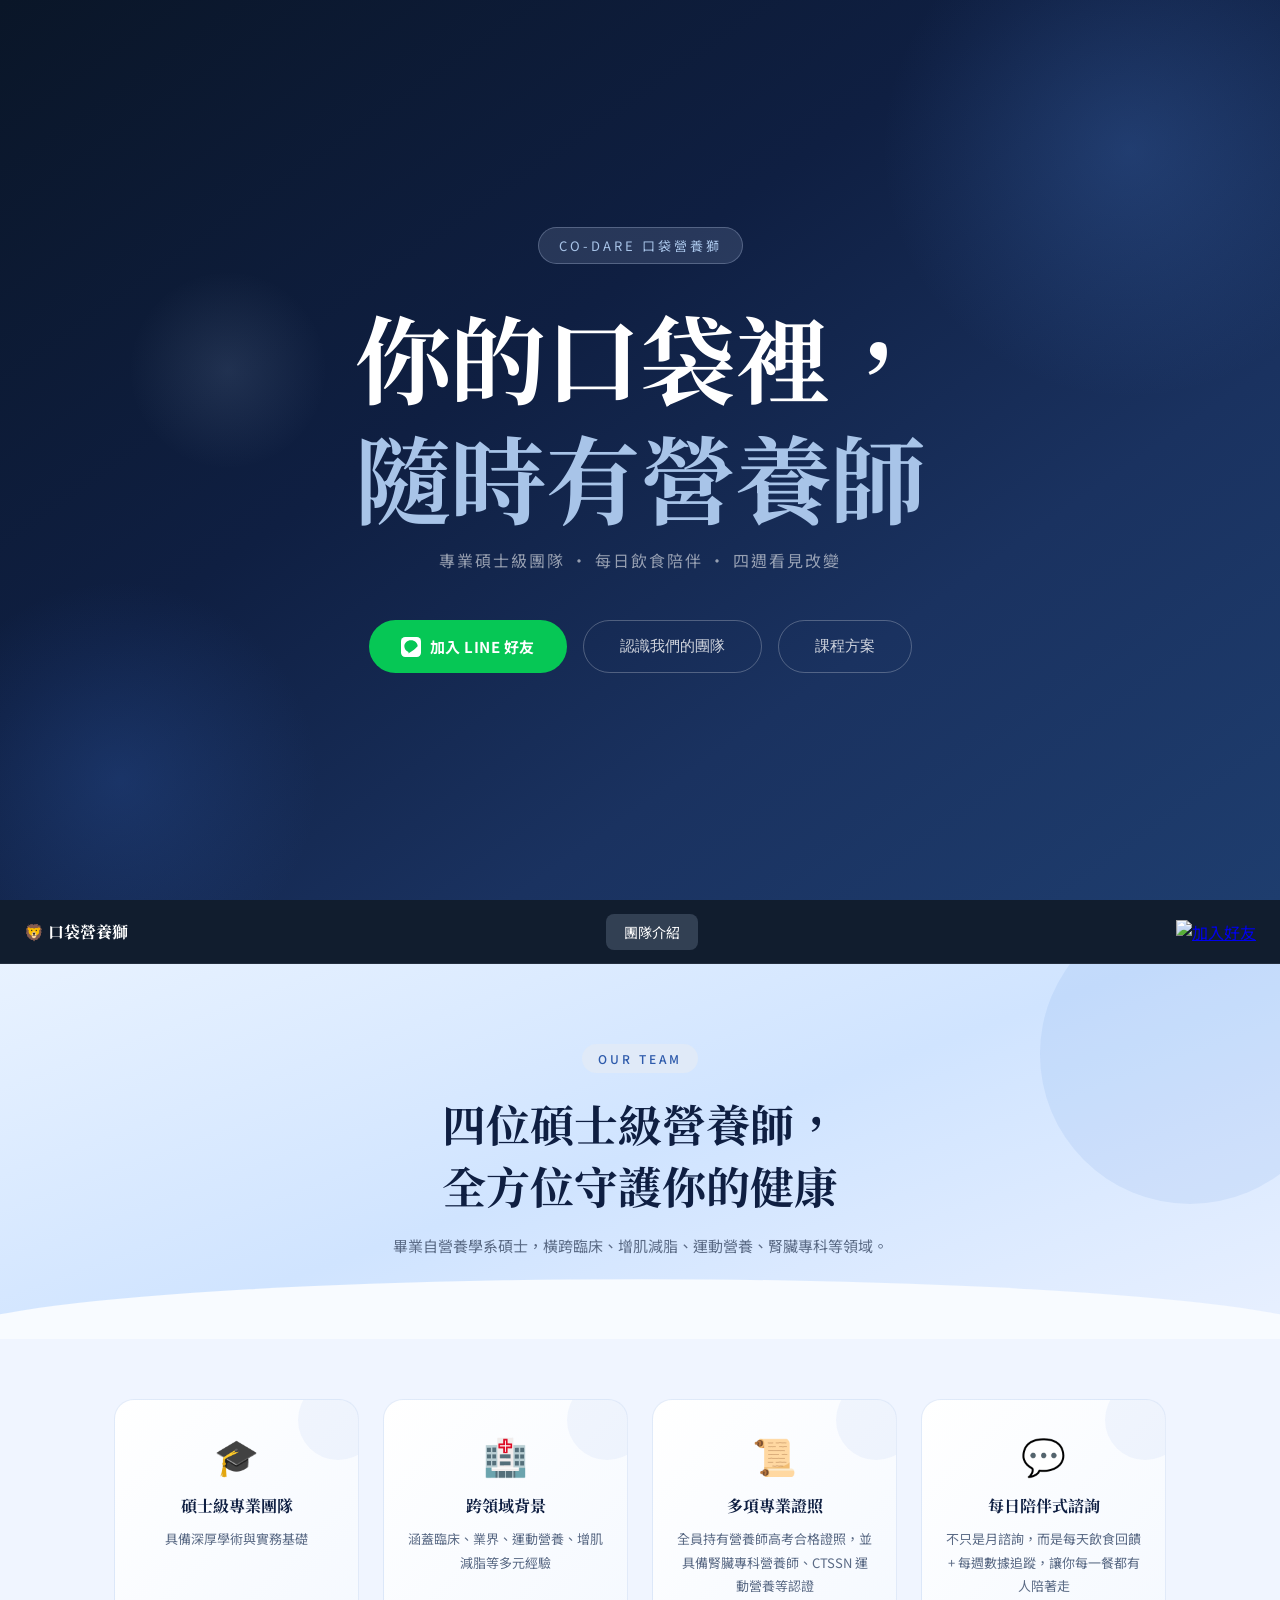
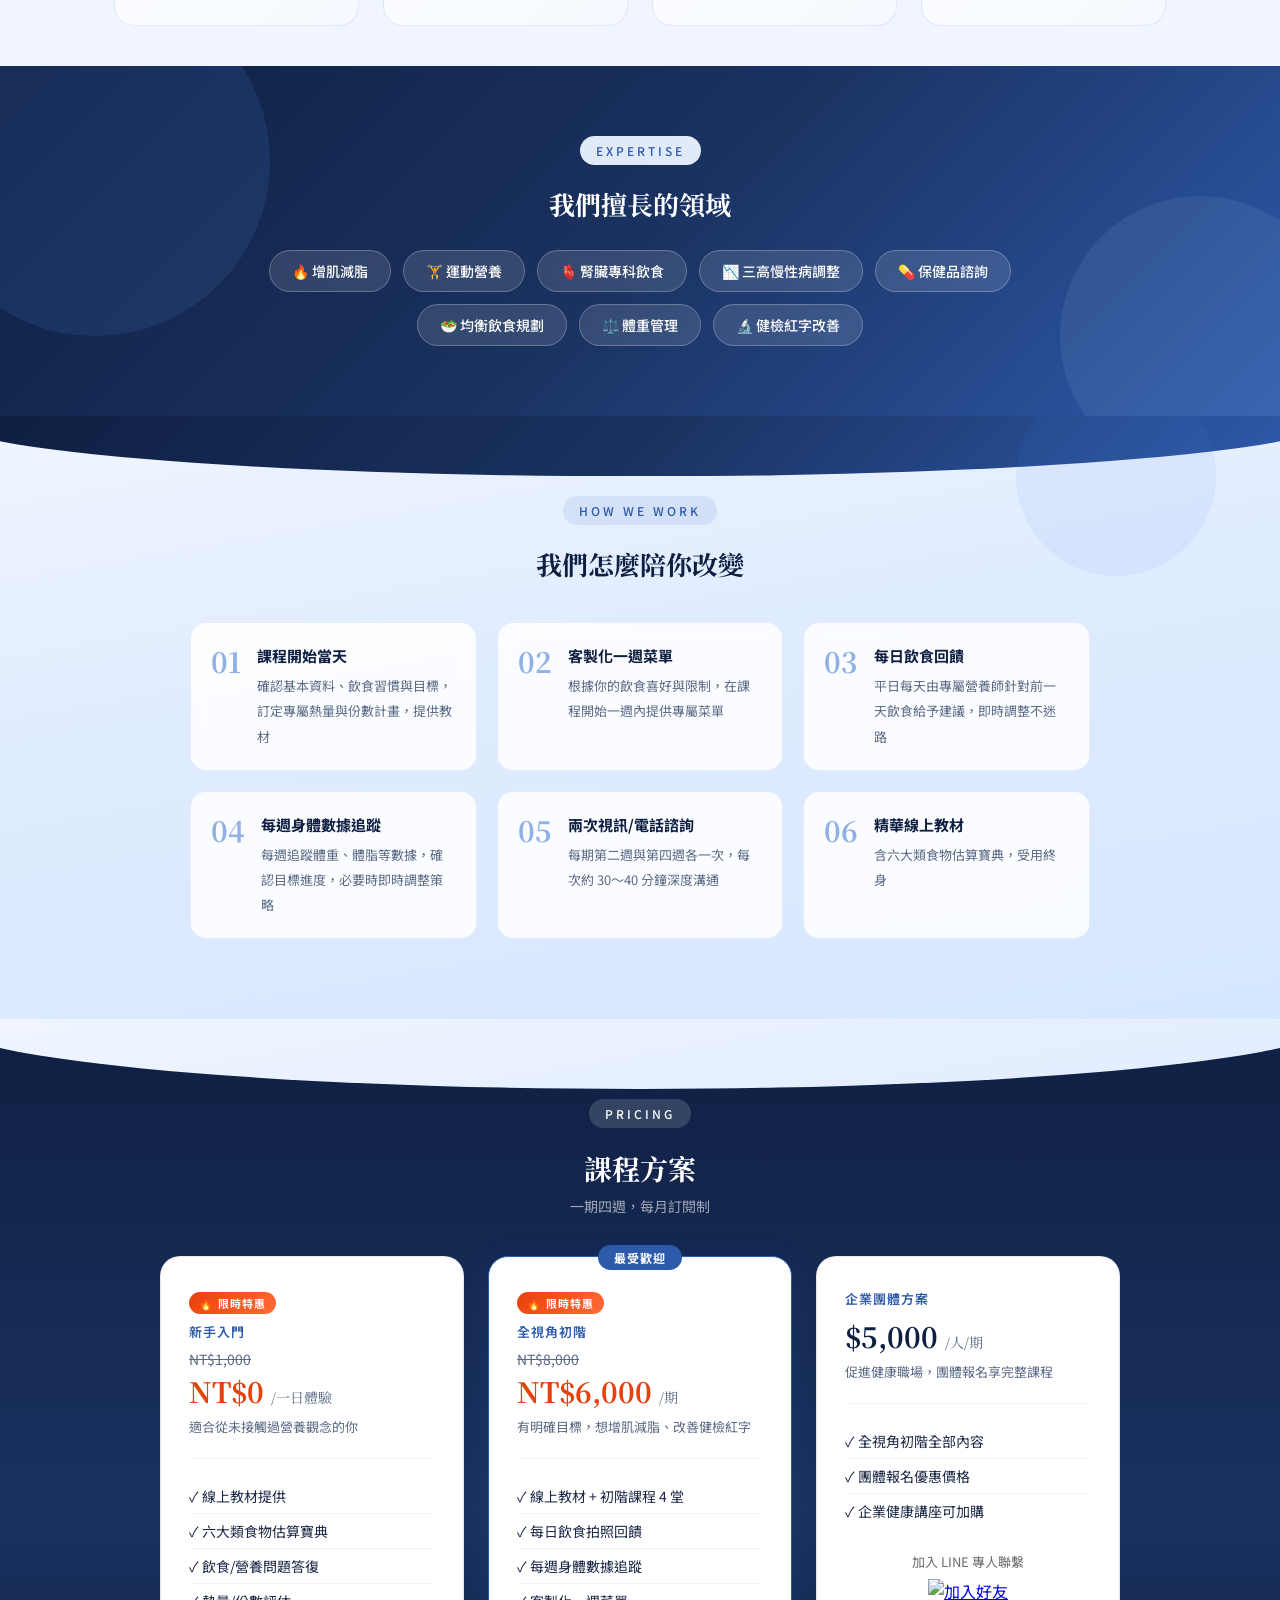
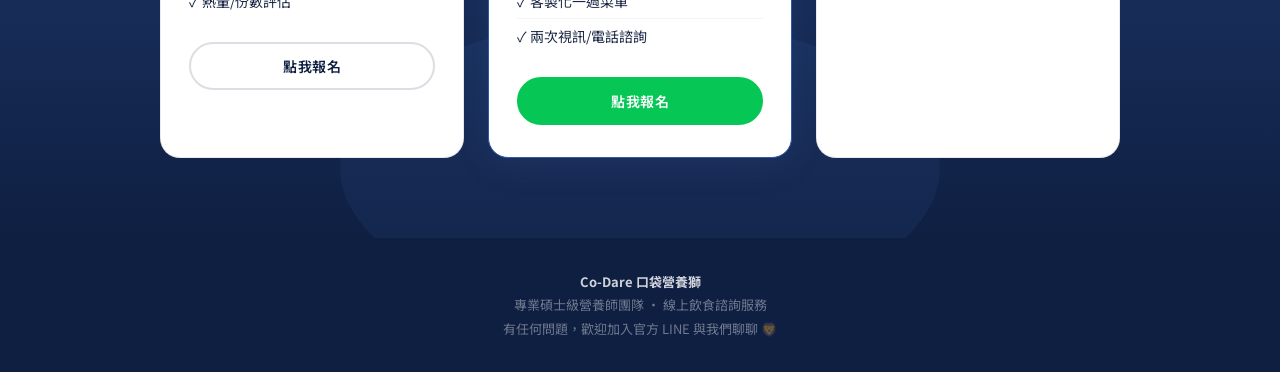
==== commit e0017351: "index.html" ====
--- a/index.html
+++ b/index.html
@@ -67,8 +67,6 @@
     66% { transform: translate(-10px,20px) scale(0.95); }
   }
 
-
-
   .hero-badge {
     background: rgba(184,203,232,0.15);
     border: 1px solid rgba(184,203,232,0.3);
@@ -92,9 +90,7 @@
     letter-spacing: -1px;
   }
 
-  .hero h1 span {
-    color: var(--light-blue);
-  }
+  .hero h1 span { color: var(--light-blue); }
 
   .hero-sub {
     color: rgba(255,255,255,0.55);
@@ -129,7 +125,6 @@
     gap: 10px;
   }
   .btn-primary:hover { transform: translateY(-2px); box-shadow: 0 8px 24px rgba(6,199,85,0.45); }
-  .line-icon { width: 22px; height: 22px; flex-shrink: 0; }
 
   .btn-line-hero {
     background: #06C755;
@@ -211,10 +206,7 @@
     text-decoration: none;
   }
 
-  .nav-tabs {
-    display: flex;
-    gap: 4px;
-  }
+  .nav-tabs { display: flex; gap: 4px; }
 
   .nav-tab {
     color: rgba(255,255,255,0.6);
@@ -227,7 +219,6 @@
     background: transparent;
     font-family: 'Noto Sans TC', sans-serif;
   }
-
   .nav-tab:hover { color: #fff; background: rgba(255,255,255,0.08); }
   .nav-tab.active { color: #fff; background: rgba(184,203,232,0.2); }
 
@@ -247,10 +238,7 @@
   .nav-cta:hover { opacity: 0.85; }
 
   /* -- SECTIONS -- */
-  .section {
-    display: none;
-    animation: fadeIn 0.4s ease;
-  }
+  .section { display: none; animation: fadeIn 0.4s ease; }
   .section.active { display: block; }
 
   /* -- TEAM SECTION -- */
@@ -266,12 +254,14 @@
     position: absolute; top: -60px; right: -60px;
     width: 300px; height: 300px; border-radius: 50%;
     background: rgba(74,127,212,0.1);
+    pointer-events: none;
   }
   .team-header::after {
     content: '';
     position: absolute; bottom: 0; left: 0; right: 0; height: 60px;
     background: var(--warm-white);
     clip-path: ellipse(55% 100% at 50% 100%);
+    pointer-events: none;
   }
 
   .section-label {
@@ -327,607 +317,34 @@
     position: relative;
     overflow: hidden;
   }
-
   .card-top::before {
     content: '';
-    position: absolute;
-    top: -30px; right: -30px;
-    width: 120px; height: 120px;
-    border-radius: 50%;
+    position: absolute; top: -30px; right: -30px;
+    width: 120px; height: 120px; border-radius: 50%;
     background: rgba(255,255,255,0.05);
+    pointer-events: none;
   }
 
   .card-avatar {
-    width: 72px; height: 72px;
-    border-radius: 50%;
+    width: 72px; height: 72px; border-radius: 50%;
     border: 3px solid rgba(255,255,255,0.3);
     margin-bottom: 16px;
     object-fit: cover;
     background: rgba(255,255,255,0.1);
-    display: flex;
-    align-items: center;
-    justify-content: center;
+    display: flex; align-items: center; justify-content: center;
     font-size: 28px;
   }
 
-  .card-name {
-    color: #fff;
-    font-family: 'Noto Serif TC', serif;
-    font-size: 20px;
-    font-weight: 700;
-    margin-bottom: 4px;
-  }
-
-  .card-title-en {
-    color: rgba(255,255,255,0.5);
-    font-size: 12px;
-    letter-spacing: 2px;
-    margin-bottom: 12px;
-  }
-
-  .card-tags {
-    display: flex;
-    flex-wrap: wrap;
-    gap: 6px;
-  }
-
-  .card-tag {
-    background: rgba(255,255,255,0.15);
-    color: rgba(255,255,255,0.9);
-    font-size: 11px;
-    padding: 4px 10px;
-    border-radius: 20px;
-    letter-spacing: 0.5px;
-  }
-
-  .card-body {
-    padding: 24px;
-  }
-
-  .card-section-title {
-    font-size: 11px;
-    letter-spacing: 2px;
-    color: var(--blue);
-    font-weight: 600;
-    margin-bottom: 10px;
-    margin-top: 16px;
-  }
+  .card-name { color: #fff; font-family: 'Noto Serif TC', serif; font-size: 20px; font-weight: 700; margin-bottom: 4px; }
+  .card-title-en { color: rgba(255,255,255,0.5); font-size: 12px; letter-spacing: 2px; margin-bottom: 12px; }
+  .card-tags { display: flex; flex-wrap: wrap; gap: 6px; }
+  .card-tag { background: rgba(255,255,255,0.15); color: rgba(255,255,255,0.9); font-size: 11px; padding: 4px 10px; border-radius: 20px; letter-spacing: 0.5px; }
+  .card-body { padding: 24px; }
+  .card-section-title { font-size: 11px; letter-spacing: 2px; color: var(--blue); font-weight: 600; margin-bottom: 10px; margin-top: 16px; }
   .card-section-title:first-child { margin-top: 0; }
-
-  .card-list {
-    list-style: none;
-  }
-
-  .card-list li {
-    font-size: 13px;
-    color: var(--text-light);
-    padding: 4px 0;
-    padding-left: 14px;
-    position: relative;
-    line-height: 1.6;
-  }
-
-  .card-list li::before {
-    content: '·';
-    position: absolute;
-    left: 0;
-    color: var(--blue);
-    font-weight: bold;
-  }
-
-  /* -- KNOWLEDGE SECTION -- */
-  .knowledge-header {
-    background: linear-gradient(135deg, #0a1628 0%, #1a3260 60%, #2d5aab 100%);
-    padding: 80px 24px 60px;
-    text-align: center;
-  }
-
-  .knowledge-header .section-label {
-    background: rgba(184,203,232,0.15);
-    color: var(--light-blue);
-  }
-
-  .knowledge-header .section-title { color: #fff; }
-  .knowledge-header .section-desc { color: rgba(255,255,255,0.5); }
-
-  .articles-grid {
-    display: grid;
-    grid-template-columns: repeat(auto-fill, minmax(300px, 1fr));
-    gap: 24px;
-    max-width: 1100px;
-    margin: 0 auto;
-    padding: 60px 24px;
-  }
-
-  .article-card {
-    background: #fff;
-    border-radius: 16px;
-    overflow: hidden;
-    border: 1px solid rgba(26,39,68,0.08);
-    transition: transform 0.3s, box-shadow 0.3s;
-    cursor: pointer;
-  }
-  .article-card:hover { transform: translateY(-4px); box-shadow: 0 10px 32px rgba(26,39,68,0.1); }
-
-  .article-img {
-    width: 100%;
-    height: 160px;
-    background: linear-gradient(135deg, var(--navy), var(--blue));
-    display: flex;
-    align-items: center;
-    justify-content: center;
-    font-size: 48px;
-    position: relative;
-    overflow: hidden;
-  }
-
-  .article-img::after {
-    content: '';
-    position: absolute;
-    inset: 0;
-    background: linear-gradient(to bottom, transparent 50%, rgba(0,0,0,0.3));
-  }
-
-  .article-body {
-    padding: 20px;
-  }
-
-  .article-cat {
-    display: inline-block;
-    background: var(--tag-bg);
-    color: var(--blue);
-    font-size: 11px;
-    letter-spacing: 1px;
-    padding: 4px 10px;
-    border-radius: 20px;
-    margin-bottom: 10px;
-    font-weight: 500;
-  }
-
-  .article-title {
-    font-family: 'Noto Serif TC', serif;
-    font-size: 17px;
-    color: var(--navy);
-    line-height: 1.5;
-    margin-bottom: 10px;
-  }
-
-  .article-excerpt {
-    font-size: 13px;
-    color: var(--text-light);
-    line-height: 1.7;
-    display: -webkit-box;
-    -webkit-line-clamp: 3;
-    -webkit-box-orient: vertical;
-    overflow: hidden;
-  }
-
-  .article-footer {
-    display: flex;
-    align-items: center;
-    justify-content: space-between;
-    margin-top: 16px;
-    padding-top: 14px;
-    border-top: 1px solid rgba(26,39,68,0.06);
-  }
-
-  .article-author {
-    font-size: 12px;
-    color: var(--text-light);
-  }
-
-  .article-read {
-    font-size: 12px;
-    color: var(--blue);
-    font-weight: 500;
-  }
-
-  /* -- ARTICLE MODAL -- */
-  .modal-overlay {
-    display: none;
-    position: fixed;
-    inset: 0;
-    background: rgba(26,39,68,0.6);
-    backdrop-filter: blur(4px);
-    z-index: 200;
-    align-items: center;
-    justify-content: center;
-    padding: 24px;
-  }
-  .modal-overlay.open { display: flex; }
-
-  .modal {
-    background: #fff;
-    border-radius: 20px;
-    max-width: 680px;
-    width: 100%;
-    max-height: 85vh;
-    overflow-y: auto;
-    position: relative;
-    animation: modalIn 0.3s ease;
-  }
-
-  .modal-close {
-    position: sticky;
-    top: 16px;
-    float: right;
-    margin: 16px 16px 0 0;
-    width: 36px; height: 36px;
-    background: var(--cream);
-    border: none;
-    border-radius: 50%;
-    cursor: pointer;
-    font-size: 18px;
-    display: flex;
-    align-items: center;
-    justify-content: center;
-    color: var(--text);
-    z-index: 10;
-    transition: background 0.2s;
-  }
-  .modal-close:hover { background: var(--light-blue); }
-
-  .modal-content { padding: 48px 40px 40px; }
-  .modal-cat { display: inline-block; background: var(--tag-bg); color: var(--blue); font-size: 11px; letter-spacing: 1px; padding: 4px 10px; border-radius: 20px; margin-bottom: 16px; }
-  .modal-title { font-family: 'Noto Serif TC', serif; font-size: 26px; color: var(--navy); line-height: 1.4; margin-bottom: 20px; }
-  .modal-meta { font-size: 13px; color: var(--text-light); margin-bottom: 28px; padding-bottom: 20px; border-bottom: 1px solid var(--cream); }
-  .modal-body { font-size: 15px; line-height: 1.9; color: var(--text); }
-  .modal-body p { margin-bottom: 16px; }
-  .modal-body h3 { font-family: 'Noto Serif TC', serif; color: var(--navy); font-size: 18px; margin: 24px 0 10px; }
-
-  /* -- ADMIN PANEL -- */
-  .admin-btn {
-    position: fixed;
-    bottom: 28px;
-    right: 28px;
-    background: var(--navy);
-    color: #fff;
-    border: none;
-    border-radius: 50px;
-    padding: 12px 22px;
-    font-size: 13px;
-    cursor: pointer;
-    z-index: 150;
-    display: flex;
-    align-items: center;
-    gap: 8px;
-    box-shadow: 0 4px 20px rgba(26,39,68,0.25);
-    transition: transform 0.2s, box-shadow 0.2s;
-    font-family: 'Noto Sans TC', sans-serif;
-  }
-  .admin-btn:hover { transform: translateY(-2px); box-shadow: 0 8px 28px rgba(26,39,68,0.3); }
-
-  .admin-panel {
-    display: none;
-    position: fixed;
-    inset: 0;
-    z-index: 300;
-    background: rgba(26,39,68,0.7);
-    backdrop-filter: blur(4px);
-    align-items: center;
-    justify-content: center;
-    padding: 24px;
-  }
-  .admin-panel.open { display: flex; }
-
-  .admin-box {
-    background: #fff;
-    border-radius: 20px;
-    width: 100%;
-    max-width: 760px;
-    max-height: 88vh;
-    overflow-y: auto;
-    animation: modalIn 0.3s ease;
-  }
-
-  .admin-header {
-    background: var(--navy);
-    padding: 20px 28px;
-    border-radius: 20px 20px 0 0;
-    display: flex;
-    align-items: center;
-    justify-content: space-between;
-    position: sticky;
-    top: 0;
-    z-index: 10;
-  }
-
-  .admin-header h2 {
-    color: #fff;
-    font-family: 'Noto Serif TC', serif;
-    font-size: 20px;
-  }
-
-  .admin-header-close {
-    background: rgba(255,255,255,0.15);
-    border: none;
-    color: #fff;
-    width: 36px; height: 36px;
-    border-radius: 50%;
-    cursor: pointer;
-    font-size: 18px;
-    display: flex;
-    align-items: center;
-    justify-content: center;
-    transition: background 0.2s;
-  }
-  .admin-header-close:hover { background: rgba(255,255,255,0.25); }
-
-  .admin-body { padding: 32px; }
-
-  .admin-tabs {
-    display: flex;
-    gap: 8px;
-    margin-bottom: 28px;
-    background: var(--cream);
-    padding: 6px;
-    border-radius: 12px;
-  }
-
-  .admin-tab {
-    flex: 1;
-    padding: 10px;
-    border: none;
-    background: transparent;
-    border-radius: 8px;
-    cursor: pointer;
-    font-size: 14px;
-    color: var(--text-light);
-    transition: all 0.2s;
-    font-family: 'Noto Sans TC', sans-serif;
-  }
-  .admin-tab.active { background: #fff; color: var(--navy); font-weight: 600; box-shadow: 0 2px 8px rgba(0,0,0,0.08); }
-
-  .admin-section { display: none; }
-  .admin-section.active { display: block; }
-
-  .admin-field { margin-bottom: 20px; }
-  .admin-label { font-size: 12px; font-weight: 600; color: var(--navy); letter-spacing: 1px; margin-bottom: 6px; display: block; }
-  .admin-input, .admin-textarea, .admin-select {
-    width: 100%;
-    padding: 12px 14px;
-    border: 1.5px solid rgba(26,39,68,0.12);
-    border-radius: 10px;
-    font-size: 14px;
-    font-family: 'Noto Sans TC', sans-serif;
-    color: var(--text);
-    transition: border-color 0.2s;
-    background: #fff;
-  }
-  .admin-input:focus, .admin-textarea:focus, .admin-select:focus {
-    outline: none;
-    border-color: var(--blue);
-  }
-  .admin-textarea { resize: vertical; min-height: 100px; line-height: 1.6; }
-
-  .admin-card-list { margin-bottom: 20px; }
-
-  .admin-member-item {
-    border: 1.5px solid rgba(26,39,68,0.1);
-    border-radius: 12px;
-    padding: 16px;
-    margin-bottom: 12px;
-    cursor: pointer;
-    transition: border-color 0.2s, background 0.2s;
-    display: flex;
-    align-items: center;
-    justify-content: space-between;
-  }
-  .admin-member-item:hover { border-color: var(--blue); background: var(--cream); }
-  .admin-member-item.editing { border-color: var(--blue); background: #f0f4fb; }
-
-  .admin-member-info { display: flex; align-items: center; gap: 12px; }
-  .admin-member-emoji { font-size: 24px; }
-  .admin-member-name { font-weight: 600; color: var(--navy); font-size: 15px; }
-  .admin-member-sub { font-size: 12px; color: var(--text-light); }
-
-  .admin-member-edit { display: none; padding: 16px 0 0; }
-  .admin-member-edit.open { display: block; }
-
-  .admin-row { display: grid; grid-template-columns: 1fr 1fr; gap: 12px; }
-
-  .admin-article-item {
-    border: 1.5px solid rgba(26,39,68,0.1);
-    border-radius: 12px;
-    padding: 16px;
-    margin-bottom: 12px;
-    display: flex;
-    align-items: flex-start;
-    justify-content: space-between;
-    gap: 12px;
-    cursor: pointer;
-    transition: border-color 0.2s;
-  }
-  .admin-article-item:hover { border-color: var(--blue); }
-  .admin-article-item.editing { border-color: var(--blue); background: #f0f4fb; }
-
-  .article-item-icon { font-size: 28px; flex-shrink: 0; }
-  .article-item-info { flex: 1; min-width: 0; }
-  .article-item-title { font-weight: 600; color: var(--navy); font-size: 14px; white-space: nowrap; overflow: hidden; text-overflow: ellipsis; }
-  .article-item-sub { font-size: 12px; color: var(--text-light); margin-top: 2px; }
-
-  .admin-article-edit { display: none; padding: 16px 0 0; }
-  .admin-article-edit.open { display: block; }
-
-  .btn-add {
-    width: 100%;
-    padding: 12px;
-    border: 2px dashed rgba(59,95,160,0.3);
-    background: transparent;
-    border-radius: 10px;
-    color: var(--blue);
-    font-size: 14px;
-    cursor: pointer;
-    font-family: 'Noto Sans TC', sans-serif;
-    transition: all 0.2s;
-    margin-bottom: 20px;
-  }
-  .btn-add:hover { border-color: var(--blue); background: var(--tag-bg); }
-
-  .pg-section-header {
-    background: var(--navy);
-    color: #fff;
-    font-size: 13px;
-    font-weight: 700;
-    letter-spacing: 1px;
-    padding: 10px 16px;
-    border-radius: 8px;
-    margin: 24px 0 14px;
-    font-family: 'Noto Sans TC', sans-serif;
-  }
-
-  .btn-save {
-    background: var(--navy);
-    color: #fff;
-    border: none;
-    padding: 14px 32px;
-    border-radius: 50px;
-    font-size: 14px;
-    font-weight: 600;
-    cursor: pointer;
-    font-family: 'Noto Sans TC', sans-serif;
-    transition: opacity 0.2s;
-    width: 100%;
-    letter-spacing: 1px;
-  }
-  .btn-save:hover { opacity: 0.85; }
-
-  .btn-delete {
-    background: #fee;
-    color: #c0392b;
-    border: none;
-    padding: 6px 12px;
-    border-radius: 8px;
-    font-size: 12px;
-    cursor: pointer;
-    font-family: 'Noto Sans TC', sans-serif;
-    transition: background 0.2s;
-    flex-shrink: 0;
-  }
-  .btn-delete:hover { background: #fdd; }
-
-  .save-toast {
-    position: fixed;
-    bottom: 90px;
-    right: 28px;
-    background: #2ecc71;
-    color: #fff;
-    padding: 12px 20px;
-    border-radius: 50px;
-    font-size: 14px;
-    z-index: 400;
-    opacity: 0;
-    transform: translateY(8px);
-    transition: all 0.3s;
-    pointer-events: none;
-    font-family: 'Noto Sans TC', sans-serif;
-  }
-  .save-toast.show { opacity: 1; transform: translateY(0); }
-
-  /* -- LOGIN MODAL -- */
-  .login-overlay {
-    display: none;
-    position: fixed;
-    inset: 0;
-    background: rgba(26,39,68,0.75);
-    backdrop-filter: blur(6px);
-    z-index: 350;
-    align-items: center;
-    justify-content: center;
-    padding: 24px;
-  }
-  .login-overlay.open { display: flex; }
-
-  .login-box {
-    background: #fff;
-    border-radius: 20px;
-    width: 100%;
-    max-width: 380px;
-    padding: 40px 36px;
-    animation: modalIn 0.3s ease;
-    text-align: center;
-  }
-
-  .login-icon { font-size: 36px; margin-bottom: 16px; }
-
-  .login-title {
-    font-family: 'Noto Serif TC', serif;
-    font-size: 22px;
-    color: var(--navy);
-    margin-bottom: 6px;
-  }
-
-  .login-sub {
-    font-size: 13px;
-    color: var(--text-light);
-    margin-bottom: 28px;
-  }
-
-  .login-field { margin-bottom: 14px; text-align: left; }
-  .login-label { font-size: 11px; font-weight: 600; color: var(--navy); letter-spacing: 1px; margin-bottom: 6px; display: block; }
-  .login-input {
-    width: 100%;
-    padding: 12px 14px;
-    border: 1.5px solid rgba(26,39,68,0.15);
-    border-radius: 10px;
-    font-size: 14px;
-    font-family: 'Noto Sans TC', sans-serif;
-    color: var(--text);
-    transition: border-color 0.2s;
-  }
-  .login-input:focus { outline: none; border-color: var(--blue); }
-
-  .login-error {
-    background: #fff0f0;
-    color: #c0392b;
-    font-size: 13px;
-    padding: 10px 14px;
-    border-radius: 8px;
-    margin-bottom: 14px;
-    display: none;
-    text-align: left;
-  }
-  .login-error.show { display: block; }
-
-  .btn-login {
-    width: 100%;
-    background: var(--navy);
-    color: #fff;
-    border: none;
-    padding: 14px;
-    border-radius: 50px;
-    font-size: 15px;
-    font-weight: 600;
-    cursor: pointer;
-    font-family: 'Noto Sans TC', sans-serif;
-    transition: opacity 0.2s;
-    letter-spacing: 1px;
-    margin-top: 4px;
-  }
-  .btn-login:hover { opacity: 0.85; }
-
-  .login-cancel {
-    margin-top: 12px;
-    font-size: 13px;
-    color: var(--text-light);
-    cursor: pointer;
-    background: none;
-    border: none;
-    font-family: 'Noto Sans TC', sans-serif;
-    text-decoration: underline;
-  }
-  .login-cancel:hover { color: var(--navy); }
-
-  /* -- SEO ARTICLE -- */
-  .modal-body h2 { font-family: 'Noto Serif TC', serif; color: var(--navy); font-size: 20px; margin: 28px 0 10px; padding-bottom: 8px; border-bottom: 2px solid var(--cream); }
-  .modal-body h3 { font-family: 'Noto Serif TC', serif; color: var(--navy); font-size: 17px; margin: 22px 0 8px; }
-  .modal-body p { margin-bottom: 14px; }
-  .modal-body ul, .modal-body ol { padding-left: 20px; margin-bottom: 14px; }
-  .modal-body li { margin-bottom: 6px; line-height: 1.8; }
-  .modal-body .seo-summary { background: var(--cream); border-left: 4px solid var(--blue); padding: 16px 20px; border-radius: 0 10px 10px 0; margin-bottom: 24px; font-size: 14px; color: var(--text-light); line-height: 1.8; }
-  .modal-body .seo-highlight { background: #fffbf0; border: 1px solid rgba(201,168,76,0.3); padding: 14px 18px; border-radius: 10px; margin: 16px 0; font-size: 14px; }
-  .modal-body .seo-author { display: flex; align-items: center; gap: 10px; background: var(--cream); padding: 14px 18px; border-radius: 10px; margin-top: 28px; font-size: 13px; color: var(--text-light); }
-
+  .card-list { list-style: none; }
+  .card-list li { font-size: 13px; color: var(--text-light); padding: 4px 0; padding-left: 14px; position: relative; line-height: 1.6; }
+  .card-list li::before { content: '·'; position: absolute; left: 0; color: var(--blue); font-weight: bold; }
 
   /* -- ABOUT HIGHLIGHTS -- */
   .about-highlights {
@@ -955,9 +372,9 @@
     position: absolute; top: -20px; right: -20px;
     width: 80px; height: 80px; border-radius: 50%;
     background: rgba(74,127,212,0.06);
+    pointer-events: none;
   }
   .highlight-card:hover { transform: translateY(-6px); box-shadow: 0 12px 40px rgba(45,90,171,0.15); border-color: rgba(74,127,212,0.35); }
-
   .highlight-icon { font-size: 36px; margin-bottom: 14px; }
   .highlight-title { font-family: 'Noto Serif TC', serif; font-size: 16px; color: var(--navy); font-weight: 700; margin-bottom: 10px; }
   .highlight-desc { font-size: 13px; color: var(--text-light); line-height: 1.8; }
@@ -975,34 +392,24 @@
     position: absolute; top: -80px; left: -80px;
     width: 350px; height: 350px; border-radius: 50%;
     background: rgba(74,127,212,0.15);
+    pointer-events: none;
   }
   .expertise-section::after {
     content: '';
     position: absolute; bottom: -60px; right: -60px;
     width: 280px; height: 280px; border-radius: 50%;
     background: rgba(168,196,232,0.1);
+    pointer-events: none;
   }
 
   .expertise-inner { max-width: 800px; margin: 0 auto; }
   .expertise-title { font-family: 'Noto Serif TC', serif; font-size: 26px; color: #fff; margin-bottom: 28px; }
-
-  .expertise-tags {
-    display: flex;
-    flex-wrap: wrap;
-    gap: 12px;
-    justify-content: center;
-  }
-
+  .expertise-tags { display: flex; flex-wrap: wrap; gap: 12px; justify-content: center; }
   .exp-tag {
     background: rgba(255,255,255,0.12);
     border: 1.5px solid rgba(255,255,255,0.25);
-    color: #fff;
-    padding: 10px 22px;
-    border-radius: 40px;
-    font-size: 14px;
-    font-weight: 500;
-    transition: all 0.2s;
-    backdrop-filter: blur(4px);
+    color: #fff; padding: 10px 22px; border-radius: 40px;
+    font-size: 14px; font-weight: 500; transition: all 0.2s; backdrop-filter: blur(4px);
   }
   .exp-tag:hover { background: rgba(255,255,255,0.25); border-color: rgba(255,255,255,0.5); transform: translateY(-2px); }
 
@@ -1019,60 +426,30 @@
     position: absolute; top: 0; left: 0; right: 0; height: 60px;
     background: linear-gradient(135deg, #0f1f42 0%, #1a3260 50%, #2d5aab 100%);
     clip-path: ellipse(55% 100% at 50% 0%);
+    pointer-events: none;
   }
   .features-section::after {
     content: '';
     position: absolute; top: -40px; right: 5%;
     width: 200px; height: 200px; border-radius: 50%;
     background: rgba(74,127,212,0.08);
+    pointer-events: none;
   }
 
   .features-inner { max-width: 900px; margin: 0 auto; }
   .features-title { font-family: 'Noto Serif TC', serif; font-size: 26px; color: var(--navy); margin-bottom: 40px; }
-
-  .features-grid {
-    display: grid;
-    grid-template-columns: repeat(auto-fit, minmax(260px, 1fr));
-    gap: 20px;
-    text-align: left;
-  }
-
+  .features-grid { display: grid; grid-template-columns: repeat(auto-fit, minmax(260px, 1fr)); gap: 20px; text-align: left; }
   .feature-item {
     background: rgba(255,255,255,0.85);
     border: 1.5px solid rgba(74,127,212,0.12);
-    border-radius: 16px;
-    padding: 22px 20px;
-    display: flex;
-    gap: 16px;
-    align-items: flex-start;
-    transition: all 0.2s;
-    backdrop-filter: blur(8px);
+    border-radius: 16px; padding: 22px 20px;
+    display: flex; gap: 16px; align-items: flex-start;
+    transition: all 0.2s; backdrop-filter: blur(8px);
   }
   .feature-item:hover { background: #fff; border-color: rgba(74,127,212,0.3); transform: translateY(-3px); box-shadow: 0 8px 24px rgba(45,90,171,0.1); }
-
-  .feature-num {
-    font-family: 'Noto Serif TC', serif;
-    font-size: 28px;
-    font-weight: 700;
-    color: var(--blue2);
-    opacity: 0.6;
-    flex-shrink: 0;
-    line-height: 1;
-    margin-top: 2px;
-  }
-
-  .feature-text strong {
-    display: block;
-    color: var(--navy);
-    font-size: 15px;
-    margin-bottom: 6px;
-  }
-
-  .feature-text span {
-    color: var(--text-light);
-    font-size: 13px;
-    line-height: 1.7;
-  }
+  .feature-num { font-family: 'Noto Serif TC', serif; font-size: 28px; font-weight: 700; color: var(--blue2); opacity: 0.6; flex-shrink: 0; line-height: 1; margin-top: 2px; }
+  .feature-text strong { display: block; color: var(--navy); font-size: 15px; margin-bottom: 6px; }
+  .feature-text span { color: var(--text-light); font-size: 13px; line-height: 1.7; }
 
   /* -- PLANS -- */
   .plans-section {
@@ -1087,16 +464,15 @@
     position: absolute; top: 0; left: 0; right: 0; height: 70px;
     background: linear-gradient(170deg, #f0f5ff 0%, #e0ecff 100%);
     clip-path: ellipse(55% 100% at 50% 0%);
+    pointer-events: none; /* ✅ 修正：不擋住點擊 */
   }
   .plans-section::after {
     content: '';
     position: absolute; bottom: -80px; left: 50%; transform: translateX(-50%);
     width: 600px; height: 300px; border-radius: 50%;
     background: rgba(74,127,212,0.08);
-  }
-
-  .plans-title { font-family: 'Noto Serif TC', serif; font-size: 28px; color: #fff; margin-bottom: 8px; }
-  .plans-sub { color: rgba(255,255,255,0.6); font-size: 14px; margin-bottom: 40px; }
+    pointer-events: none; /* ✅ 修正：不擋住點擊 */
+  }
 
   .plans-grid {
     display: grid;
@@ -1104,7 +480,12 @@
     gap: 24px;
     max-width: 960px;
     margin: 0 auto;
-  }
+    position: relative;
+    z-index: 1; /* ✅ 修正：確保卡片在裝飾層上面 */
+  }
+
+  .plans-title { font-family: 'Noto Serif TC', serif; font-size: 28px; color: #fff; margin-bottom: 8px; }
+  .plans-sub { color: rgba(255,255,255,0.6); font-size: 14px; margin-bottom: 40px; }
 
   .plan-card {
     background: #fff;
@@ -1114,33 +495,22 @@
     position: relative;
     transition: transform 0.3s, box-shadow 0.3s;
     text-align: left;
+    z-index: 1; /* ✅ 修正 */
   }
   .plan-card:hover { transform: translateY(-4px); box-shadow: 0 12px 36px rgba(26,39,68,0.1); }
   .plan-card.featured { border-color: var(--blue); box-shadow: 0 8px 32px rgba(59,95,160,0.15); }
 
   .plan-badge {
-    position: absolute;
-    top: -12px;
-    left: 50%;
-    transform: translateX(-50%);
-    background: var(--blue);
-    color: #fff;
-    font-size: 12px;
-    font-weight: 700;
-    padding: 4px 16px;
-    border-radius: 20px;
-    letter-spacing: 1px;
-    white-space: nowrap;
+    position: absolute; top: -12px; left: 50%; transform: translateX(-50%);
+    background: var(--blue); color: #fff;
+    font-size: 12px; font-weight: 700; padding: 4px 16px;
+    border-radius: 20px; letter-spacing: 1px; white-space: nowrap;
   }
   .plan-promo-badge {
     display: inline-block;
     background: linear-gradient(135deg, #e8400c, #ff6b35);
-    color: #fff;
-    font-size: 11px;
-    font-weight: 700;
-    padding: 3px 10px;
-    border-radius: 20px;
-    letter-spacing: 1px;
+    color: #fff; font-size: 11px; font-weight: 700;
+    padding: 3px 10px; border-radius: 20px; letter-spacing: 1px;
     margin-bottom: 8px;
     animation: promoPulse 2s ease-in-out infinite;
   }
@@ -1148,29 +518,15 @@
     0%, 100% { box-shadow: 0 0 0 0 rgba(232,64,12,0.4); }
     50% { box-shadow: 0 0 0 6px rgba(232,64,12,0); }
   }
-  .plan-price-old {
-    font-size: 14px;
-    color: var(--text-light);
-    text-decoration: line-through;
-    margin-bottom: 2px;
-  }
-  .plan-price-new {
-    font-family: 'Noto Serif TC', serif;
-    font-size: 28px;
-    color: #e8400c;
-    font-weight: 700;
-    margin-bottom: 6px;
-  }
+  .plan-price-old { font-size: 14px; color: var(--text-light); text-decoration: line-through; margin-bottom: 2px; }
+  .plan-price-new { font-family: 'Noto Serif TC', serif; font-size: 28px; color: #e8400c; font-weight: 700; margin-bottom: 6px; }
   .plan-price-new span { font-size: 14px; font-weight: 400; color: var(--text-light); }
-
-
 
   .plan-top { margin-bottom: 20px; padding-bottom: 20px; border-bottom: 1px solid var(--cream); }
   .plan-name { font-size: 13px; color: var(--blue); font-weight: 600; letter-spacing: 1px; margin-bottom: 8px; }
   .plan-price { font-family: 'Noto Serif TC', serif; font-size: 28px; color: var(--navy); font-weight: 700; margin-bottom: 6px; }
   .plan-price span { font-size: 14px; font-weight: 400; color: var(--text-light); }
   .plan-hint { font-size: 13px; color: var(--text-light); line-height: 1.6; }
-
   .plan-list { list-style: none; margin-bottom: 24px; }
   .plan-list li { font-size: 14px; color: var(--text); padding: 7px 0; border-bottom: 1px solid rgba(26,39,68,0.05); }
   .plan-list li:last-child { border-bottom: none; }
@@ -1180,18 +536,41 @@
     text-align: center;
     padding: 12px;
     border-radius: 50px;
-    font-size: 14px;
-    font-weight: 600;
+    font-size: 14px; font-weight: 600;
     text-decoration: none;
     border: 2px solid rgba(26,39,68,0.15);
     color: var(--navy);
     transition: all 0.2s;
     letter-spacing: 0.5px;
+    cursor: pointer; /* ✅ 確保顯示手指 */
   }
   .plan-btn:hover { background: var(--navy); color: #fff; border-color: var(--navy); }
   .plan-btn.line-green { background: #06C755; color: #fff; border-color: #06C755; }
   .plan-btn.line-green:hover { background: #05a847; border-color: #05a847; }
-  .plan-card .plan-actions { display: flex; flex-direction: column; align-items: flex-start; gap: 8px; }
+
+  /* -- MODAL -- */
+  .modal-overlay {
+    display: none; position: fixed; inset: 0;
+    background: rgba(26,39,68,0.6); backdrop-filter: blur(4px);
+    z-index: 200; align-items: center; justify-content: center; padding: 24px;
+  }
+  .modal-overlay.open { display: flex; }
+  .modal {
+    background: #fff; border-radius: 20px;
+    max-width: 680px; width: 100%; max-height: 85vh; overflow-y: auto;
+    position: relative; animation: modalIn 0.3s ease;
+  }
+  .modal-close {
+    position: sticky; top: 16px; float: right; margin: 16px 16px 0 0;
+    width: 36px; height: 36px; background: var(--cream); border: none;
+    border-radius: 50%; cursor: pointer; font-size: 18px;
+    display: flex; align-items: center; justify-content: center;
+    color: var(--text); z-index: 10; transition: background 0.2s;
+  }
+  .modal-close:hover { background: var(--light-blue); }
+  .modal-content { padding: 48px 40px 40px; }
+  .modal-body { font-size: 15px; line-height: 1.9; color: var(--text); }
+  .modal-body p { margin-bottom: 16px; }
 
   /* -- FOOTER -- */
   footer {
@@ -1226,15 +605,11 @@
   @media (max-width: 600px) {
     .nav-tabs { display: none; }
     .hero h1 { font-size: 30px; }
-    .admin-row { grid-template-columns: 1fr; }
     .modal-content { padding: 32px 20px 24px; }
-    .admin-body { padding: 20px; }
   }
 </style>
-
 </head>
 <body>
-
 
 <!-- HERO -->
 <section class="hero" id="hero">
@@ -1245,11 +620,13 @@
   <h1 id="hero-title-el">你的口袋裡，<br><span>隨時有營養師</span></h1>
   <p class="hero-sub" id="hero-sub-el">專業碩士級團隊 · 每日飲食陪伴 · 四週看見改變</p>
   <div class="hero-cta">
-    <a href="https://lin.ee/6FMaNUT" class="btn-line-hero"><svg width="20" height="20" viewBox="0 0 24 24" fill="none"><rect width="24" height="24" rx="5" fill="white"/><path d="M12 4C7.582 4 4 7.2 4 11.167c0 3.058 1.97 5.703 4.92 6.9.213.077.178.214.133.408l-.215.8c-.033.124-.124.485.428.264C11.1 18.558 15.7 15.56 17.23 13.833h-.01C18.49 12.716 20 11.05 20 11.167 20 7.2 16.418 4 12 4z" fill="#06C755"/><path d="M15.5 13h-2a.25.25 0 0 1-.25-.25V9.25c0-.138.112-.25.25-.25h.5c.138 0 .25.112.25.25v3h1.25c.138 0 .25.112.25.25v.5a.25.25 0 0 1-.25.25zm-3.5 0h-.5a.25.25 0 0 1-.25-.25V9.25c0-.138.112-.25.25-.25h.5c.138 0 .25.112.25.25v3.5a.25.25 0 0 1-.25.25zm-1.75 0h-.312a.25.25 0 0 1-.2-.1L8.5 10.9v1.85a.25.25 0 0 1-.25.25H7.75a.25.25 0 0 1-.25-.25V9.25C7.5 9.112 7.612 9 7.75 9h.313c.08 0 .155.038.2.1L9.5 11.1V9.25c0-.138.112-.25.25-.25h.5c.138 0 .25.112.25.25v3.5a.25.25 0 0 1-.25.25zm5.25 0h-2a.25.25 0 0 1-.25-.25V9.25C13.25 9.112 13.362 9 13.5 9H15.5c.138 0 .25.112.25.25v.5a.25.25 0 0 1-.25.25H14v.75h1.5c.138 0 .25.112.25.25v.5a.25.25 0 0 1-.25.25H14v.75h1.5c.138 0 .25.112.25.25v.5a.25.25 0 0 1-.25.25z" fill="white"/></svg>加入 LINE 好友</a>
+    <a href="https://lin.ee/6FMaNUT" class="btn-line-hero">
+      <svg width="20" height="20" viewBox="0 0 24 24" fill="none"><rect width="24" height="24" rx="5" fill="white"/><path d="M12 4C7.582 4 4 7.2 4 11.167c0 3.058 1.97 5.703 4.92 6.9.213.077.178.214.133.408l-.215.8c-.033.124-.124.485.428.264C11.1 18.558 15.7 15.56 17.23 13.833h-.01C18.49 12.716 20 11.05 20 11.167 20 7.2 16.418 4 12 4z" fill="#06C755"/></svg>
+      加入 LINE 好友
+    </a>
     <button class="btn-secondary" onclick="switchSection('team'); scrollToNav()">認識我們的團隊</button>
     <button class="btn-secondary" onclick="switchSection('team'); setTimeout(()=>{ const el=document.getElementById('pricing-section'); if(el) el.scrollIntoView({behavior:'smooth'}); },50)">課程方案</button>
   </div>
-
 </section>
 
 <!-- NAV -->
@@ -1268,80 +645,124 @@
     <h2 class="section-title" id="team-page-title">四位碩士級營養師，<br>全方位守護你的健康</h2>
     <p class="section-desc" id="team-page-desc">畢業自營養學系碩士，橫跨臨床、增肌減脂、運動營養、腎臟專科等領域。</p>
   </div>
+
   <div id="team-dynamic-content">
     <!-- 亮點 -->
     <div class="about-highlights">
-      <div class="highlight-card"><div class="highlight-icon" id="hl-icon-0">🎓</div><div class="highlight-title" id="hl-title-0">碩士級專業團隊</div><div class="highlight-desc" id="hl-desc-0">具備深厚學術與實務基礎</div></div>
-      <div class="highlight-card"><div class="highlight-icon" id="hl-icon-1">🏥</div><div class="highlight-title" id="hl-title-1">跨領域背景</div><div class="highlight-desc" id="hl-desc-1">涵蓋臨床、業界、運動營養、增肌減脂等多元經驗</div></div>
-      <div class="highlight-card"><div class="highlight-icon" id="hl-icon-2">📜</div><div class="highlight-title" id="hl-title-2">多項專業證照</div><div class="highlight-desc" id="hl-desc-2">全員持有營養師高考合格證照，並具備腎臟專科營養師、CTSSN 運動營養等認證</div></div>
-      <div class="highlight-card"><div class="highlight-icon" id="hl-icon-3">💬</div><div class="highlight-title" id="hl-title-3">每日陪伴式諮詢</div><div class="highlight-desc" id="hl-desc-3">不只是月諮詢，而是每天飲食回饋 + 每週數據追蹤，讓你每一餐都有人陪著走</div></div>
+      <div class="highlight-card"><div class="highlight-icon">🎓</div><div class="highlight-title">碩士級專業團隊</div><div class="highlight-desc">具備深厚學術與實務基礎</div></div>
+      <div class="highlight-card"><div class="highlight-icon">🏥</div><div class="highlight-title">跨領域背景</div><div class="highlight-desc">涵蓋臨床、業界、運動營養、增肌減脂等多元經驗</div></div>
+      <div class="highlight-card"><div class="highlight-icon">📜</div><div class="highlight-title">多項專業證照</div><div class="highlight-desc">全員持有營養師高考合格證照，並具備腎臟專科營養師、CTSSN 運動營養等認證</div></div>
+      <div class="highlight-card"><div class="highlight-icon">💬</div><div class="highlight-title">每日陪伴式諮詢</div><div class="highlight-desc">不只是月諮詢，而是每天飲食回饋 + 每週數據追蹤，讓你每一餐都有人陪著走</div></div>
     </div>
+
     <!-- 專長標籤 -->
     <div class="expertise-section">
       <div class="expertise-inner">
         <div class="section-label" style="margin-bottom:20px">EXPERTISE</div>
         <h3 class="expertise-title">我們擅長的領域</h3>
         <div class="expertise-tags">
-          <span class="exp-tag" id="exp-tag-0">🔥 增肌減脂</span><span class="exp-tag" id="exp-tag-1">🏋️ 運動營養</span><span class="exp-tag" id="exp-tag-2">🫀 腎臟專科飲食</span><span class="exp-tag" id="exp-tag-3">📉 三高慢性病調整</span><span class="exp-tag" id="exp-tag-4">💊 保健品諮詢</span><span class="exp-tag" id="exp-tag-5">🥗 均衡飲食規劃</span><span class="exp-tag" id="exp-tag-6">⚖️ 體重管理</span><span class="exp-tag" id="exp-tag-7">🔬 健檢紅字改善</span>
+          <span class="exp-tag">🔥 增肌減脂</span>
+          <span class="exp-tag">🏋️ 運動營養</span>
+          <span class="exp-tag">🫀 腎臟專科飲食</span>
+          <span class="exp-tag">📉 三高慢性病調整</span>
+          <span class="exp-tag">💊 保健品諮詢</span>
+          <span class="exp-tag">🥗 均衡飲食規劃</span>
+          <span class="exp-tag">⚖️ 體重管理</span>
+          <span class="exp-tag">🔬 健檢紅字改善</span>
         </div>
       </div>
     </div>
+
     <!-- 服務流程 -->
     <div class="features-section">
       <div class="features-inner">
         <div class="section-label" style="margin-bottom:20px;background:rgba(45,90,171,0.1);color:var(--blue)">HOW WE WORK</div>
         <h3 class="features-title">我們怎麼陪你改變</h3>
         <div class="features-grid">
-          <div class="feature-item"><div class="feature-num">01</div><div class="feature-text"><strong id="step-title-0">課程開始當天</strong><span id="step-desc-0">確認基本資料、飲食習慣與目標，訂定專屬熱量與份數計畫，提供教材</span></div></div>
-          <div class="feature-item"><div class="feature-num">02</div><div class="feature-text"><strong id="step-title-1">客製化一週菜單</strong><span id="step-desc-1">根據你的飲食喜好與限制，在課程開始一週內提供專屬菜單</span></div></div>
-          <div class="feature-item"><div class="feature-num">03</div><div class="feature-text"><strong id="step-title-2">每日飲食回饋</strong><span id="step-desc-2">平日每天由專屬營養師針對前一天飲食給予建議，即時調整不迷路</span></div></div>
-          <div class="feature-item"><div class="feature-num">04</div><div class="feature-text"><strong id="step-title-3">每週身體數據追蹤</strong><span id="step-desc-3">每週追蹤體重、體脂等數據，確認目標進度，必要時即時調整策略</span></div></div>
-          <div class="feature-item"><div class="feature-num">05</div><div class="feature-text"><strong id="step-title-4">兩次視訊/電話諮詢</strong><span id="step-desc-4">每期第二週與第四週各一次，每次約 30～40 分鐘深度溝通</span></div></div>
-          <div class="feature-item"><div class="feature-num">06</div><div class="feature-text"><strong id="step-title-5">精華線上教材</strong><span id="step-desc-5">含六大類食物估算寶典，受用終身</span></div></div>
+          <div class="feature-item"><div class="feature-num">01</div><div class="feature-text"><strong>課程開始當天</strong><span>確認基本資料、飲食習慣與目標，訂定專屬熱量與份數計畫，提供教材</span></div></div>
+          <div class="feature-item"><div class="feature-num">02</div><div class="feature-text"><strong>客製化一週菜單</strong><span>根據你的飲食喜好與限制，在課程開始一週內提供專屬菜單</span></div></div>
+          <div class="feature-item"><div class="feature-num">03</div><div class="feature-text"><strong>每日飲食回饋</strong><span>平日每天由專屬營養師針對前一天飲食給予建議，即時調整不迷路</span></div></div>
+          <div class="feature-item"><div class="feature-num">04</div><div class="feature-text"><strong>每週身體數據追蹤</strong><span>每週追蹤體重、體脂等數據，確認目標進度，必要時即時調整策略</span></div></div>
+          <div class="feature-item"><div class="feature-num">05</div><div class="feature-text"><strong>兩次視訊/電話諮詢</strong><span>每期第二週與第四週各一次，每次約 30～40 分鐘深度溝通</span></div></div>
+          <div class="feature-item"><div class="feature-num">06</div><div class="feature-text"><strong>精華線上教材</strong><span>含六大類食物估算寶典，受用終身</span></div></div>
         </div>
       </div>
     </div>
-    <!-- 課程方案 -->
+
+    <!-- ✅ 課程方案 - 兩個報名按鈕都指向新報名頁 -->
     <div class="plans-section" id="pricing-section">
       <div class="section-label" style="margin-bottom:20px;background:rgba(255,255,255,0.15);color:#fff;">PRICING</div>
       <h3 class="plans-title">課程方案</h3>
       <p class="plans-sub">一期四週，每月訂閱制</p>
       <div class="plans-grid">
+
+        <!-- 新手入門 -->
         <div class="plan-card">
           <div class="plan-top">
             <div class="plan-promo-badge">🔥 限時特惠</div>
-            <div class="plan-name" id="plan-name-0">新手入門</div>
+            <div class="plan-name">新手入門</div>
             <div class="plan-price-old">NT$1,000</div>
-            <div class="plan-price-new" id="plan-price-0">NT$0 <span>/一日體驗</span></div>
-            <div class="plan-hint" id="plan-hint-0">適合從未接觸過營養觀念的你</div>
+            <div class="plan-price-new">NT$0 <span>/一日體驗</span></div>
+            <div class="plan-hint">適合從未接觸過營養觀念的你</div>
           </div>
-          <ul class="plan-list" id="plan-items-0"><li>✓ 線上教材提供</li><li>✓ 六大類食物估算寶典</li><li>✓ 飲食/營養問題答復</li><li>✓ 熱量/份數評估</li></ul>
-          <a href="https://codare2026.github.io/codare-signup/" class="plan-btn" style="display:block;text-align:center;">點我報名</a>
+          <ul class="plan-list">
+            <li>✓ 線上教材提供</li>
+            <li>✓ 六大類食物估算寶典</li>
+            <li>✓ 飲食/營養問題答復</li>
+            <li>✓ 熱量/份數評估</li>
+          </ul>
+          <!-- ✅ 更新為新報名頁網址 -->
+          <a href="https://codare2026.github.io/codare-signup/" class="plan-btn" target="_blank">點我報名</a>
         </div>
+
+        <!-- 全視角初階（最受歡迎） -->
         <div class="plan-card featured">
           <div class="plan-badge">最受歡迎</div>
           <div class="plan-top">
             <div class="plan-promo-badge">🔥 限時特惠</div>
-            <div class="plan-name" id="plan-name-1">全視角初階</div>
+            <div class="plan-name">全視角初階</div>
             <div class="plan-price-old">NT$8,000</div>
-            <div class="plan-price-new" id="plan-price-1">NT$6,000 <span>/期</span></div>
-            <div class="plan-hint" id="plan-hint-1">有明確目標，想增肌減脂、改善健檢紅字</div>
+            <div class="plan-price-new">NT$6,000 <span>/期</span></div>
+            <div class="plan-hint">有明確目標，想增肌減脂、改善健檢紅字</div>
           </div>
-          <ul class="plan-list" id="plan-items-1"><li>✓ 線上教材 + 初階課程 4 堂</li><li>✓ 每日飲食拍照回饋</li><li>✓ 每週身體數據追蹤</li><li>✓ 客製化一週菜單</li><li>✓ 兩次視訊/電話諮詢</li></ul>
-          <a href="https://codare2026.github.io/codare-signup/" class="plan-btn line-green" style="display:block;text-align:center;">點我報名</a>
+          <ul class="plan-list">
+            <li>✓ 線上教材 + 初階課程 4 堂</li>
+            <li>✓ 每日飲食拍照回饋</li>
+            <li>✓ 每週身體數據追蹤</li>
+            <li>✓ 客製化一週菜單</li>
+            <li>✓ 兩次視訊/電話諮詢</li>
+          </ul>
+          <!-- ✅ 更新為新報名頁網址 -->
+          <a href="https://codare2026.github.io/codare-signup/" class="plan-btn line-green" target="_blank">點我報名</a>
         </div>
+
+        <!-- 企業團體 -->
         <div class="plan-card">
-          <div class="plan-top"><div class="plan-name" id="plan-name-2">企業團體方案</div><div class="plan-price" id="plan-price-2">$5,000 <span>/人/期</span></div><div class="plan-hint" id="plan-hint-2">促進健康職場，團體報名享完整課程</div></div>
-          <ul class="plan-list" id="plan-items-2"><li>✓ 全視角初階全部內容</li><li>✓ 團體報名優惠價格</li><li>✓ 企業健康講座可加購</li></ul>
+          <div class="plan-top">
+            <div class="plan-name">企業團體方案</div>
+            <div class="plan-price">$5,000 <span>/人/期</span></div>
+            <div class="plan-hint">促進健康職場，團體報名享完整課程</div>
+          </div>
+          <ul class="plan-list">
+            <li>✓ 全視角初階全部內容</li>
+            <li>✓ 團體報名優惠價格</li>
+            <li>✓ 企業健康講座可加購</li>
+          </ul>
           <div style="text-align:center;">
             <p style="font-size:13px;color:#6b6b6b;margin-bottom:8px;">加入 LINE 專人聯繫</p>
-            <a href="https://lin.ee/6FMaNUT" style="display:inline-block;"><img src="https://scdn.line-apps.com/n/line_add_friends/btn/zh-Hant.png" alt="加入好友" height="36" border="0"></a>
+            <a href="https://lin.ee/6FMaNUT" style="display:inline-block;">
+              <img src="https://scdn.line-apps.com/n/line_add_friends/btn/zh-Hant.png" alt="加入好友" height="36" border="0">
+            </a>
           </div>
         </div>
+
       </div>
     </div>
   </div>
 </div>
+
+<!-- 團隊卡片（由 JS 動態產生） -->
+<div id="team-grid" class="team-grid" style="display:none"></div>
 
 <!-- FOOTER -->
 <footer>
@@ -1350,121 +771,7 @@
   <span id="footer-line-text">有任何問題，歡迎加入官方 LINE 與我們聊聊 🦁</span>
 </footer>
 
-
 <script>
-// --- DEFAULT DATA -----------------------------------------------
-const defaultData = {
-  lineUrl: 'https://lin.ee/6FMaNUT',
-  footerText: '有任何問題，歡迎加入官方 LINE 與我們聊聊 🦁',
-  members: [
-    {
-      id: 1,
-      emoji: '🦭',
-      name: 'Sealion 亭瑄',
-      fullName: '陳亭瑄',
-      specialties: ['增肌減脂', '保健品諮詢'],
-      edu: ['臺灣師範大學營養科學碩士', '中山醫學大學營養學系'],
-      exp: ['上市生技公司｜保健品開發/產品講師', '線上營養諮詢｜增肌減脂專案管理', '臺師大基礎營養實習課程講師'],
-      certs: ['營養師高考合格', 'HACCP基礎訓練班', '腎臟專科營養師', '丙級中餐烹調技術士']
-    },
-    {
-      id: 2,
-      emoji: '🩺',
-      name: 'Samuel 勝崴',
-      fullName: '許勝崴',
-      specialties: ['臨床營養'],
-      edu: ['臺灣師範大學營養科學碩士', '中山醫學大學營養學系'],
-      exp: ['醫學中心營養師｜門診諮詢/病房照護', 'PEI LEE Nutrication 講師｜國考生理學', '楓杏醫學服務團-澎湖診療 營養師'],
-      certs: ['營養師高考合格', 'HACCP基礎訓練班', '長照共同訓練 Level 1', '臨床教師合格證書']
-    },
-    {
-      id: 3,
-      emoji: '🌿',
-      name: 'Nana 承芳',
-      fullName: '何承芳',
-      specialties: ['增肌減脂', '腎臟專科'],
-      edu: ['臺灣師範大學營養科學碩士', '嘉南藥理大學保健營養系'],
-      exp: ['高考營養師探花', '醫學減重診所｜減重與三高慢性病諮詢', '臺師大基礎營養實習課程講師'],
-      certs: ['營養師高考合格', '腎臟專科營養師', 'HACCP基礎/進階訓練班', '丙級中餐烹調技術士']
-    },
-    {
-      id: 4,
-      emoji: '🏋️',
-      name: 'Trista 禹彤',
-      fullName: '林禹彤',
-      specialties: ['增肌減脂', '運動營養', '腎臟專科'],
-      edu: ['臺灣師範大學營養科學碩士', '中國醫藥大學營養學系'],
-      exp: ['自媒體 IG｜衛教短影音與視覺企劃', '品牌合作營養師｜Quick Balance 等', '醫學減重診所｜減重與三高臨床諮詢'],
-      certs: ['營養師高考合格', '腎臟專科營養師', 'CTSSN 運動營養專業認證', 'HACCP基礎訓練班']
-    }
-  ],
-  page: {
-    heroTitle: '你的口袋裡，<br><span>隨時有營養師</span>',
-    teamTitle: '四位碩士級營養師，<br>全方位守護你的健康',
-    teamDesc: '畢業自營養學系碩士，橫跨臨床、增肌減脂、運動營養、腎臟專科等領域。',
-    heroSub: '專業碩士級團隊 · 每日飲食陪伴 · 四週看見改變',
-    highlights: [
-      { icon: '🎓', title: '碩士級專業團隊', desc: '具備深厚學術與實務基礎' },
-      { icon: '🏥', title: '跨領域背景', desc: '涵蓋臨床、業界、運動營養、增肌減脂等多元經驗' },
-      { icon: '📜', title: '多項專業證照', desc: '全員持有營養師高考合格證照，並具備腎臟專科營養師、CTSSN 運動營養等認證' },
-      { icon: '💬', title: '每日陪伴式諮詢', desc: '不只是月諮詢，而是每天飲食回饋 + 每週數據追蹤，讓你每一餐都有人陪著走' }
-    ],
-    tags: ['🔥 增肌減脂','🏋️ 運動營養','🫀 腎臟專科飲食','📉 三高慢性病調整','💊 保健品諮詢','🥗 均衡飲食規劃','⚖️ 體重管理','🔬 健檢紅字改善'],
-    steps: [
-      { title: '課程開始當天', desc: '確認基本資料、飲食習慣與目標，訂定專屬熱量與份數計畫，提供教材' },
-      { title: '客製化一週菜單', desc: '根據你的飲食喜好與限制，在課程開始一週內提供專屬菜單' },
-      { title: '每日飲食回饋', desc: '平日每天由專屬營養師針對前一天飲食給予建議，即時調整不迷路' },
-      { title: '每週身體數據追蹤', desc: '每週追蹤體重、體脂等數據，確認目標進度，必要時即時調整策略' },
-      { title: '兩次視訊/電話諮詢', desc: '每期第二週與第四週各一次，每次約 30～40 分鐘深度溝通' },
-      { title: '精華線上教材', desc: '含六大類食物估算寶典，受用終身' }
-    ],
-    plans: [
-      { name: '新手入門', price: 'NT$0', oldPrice: 'NT$1,000', promo: true, hint: '適合從未接觸過營養觀念的你', items: ['線上教材提供','六大類食物估算寶典','飲食/營養問題答復','熱量/份數評估'] },
-      { name: '全視角初階', price: 'NT$6,000 /期', oldPrice: 'NT$8,000', promo: true, hint: '有明確目標，想增肌減脂、改善健檢紅字', items: ['線上教材 + 初階課程 4 堂','每日飲食拍照回饋','每週身體數據追蹤','客製化一週菜單','兩次視訊/電話諮詢'] },
-      { name: '企業團體方案', price: '$5,000 /人/期', hint: '促進健康職場，團體報名享完整課程', items: ['全視角初階全部內容','團體報名優惠價格','企業健康講座可加購'] }
-    ]
-  },
-};
-
-// --- STATE ------------------------------------------------------
-let data = JSON.parse(localStorage.getItem('codare_data') || 'null') || JSON.parse(JSON.stringify(defaultData));
-
-// --- RENDER -----------------------------------------------------
-function renderTeam() {
-  const grid = document.getElementById('team-grid');
-  if (!grid) return;
-  grid.innerHTML = data.members.map(m => `
-    <div class="team-card">
-      <div class="card-top">
-        <div class="card-avatar">${m.emoji}</div>
-        <div class="card-name">${m.name}</div>
-        <div class="card-title-en">${m.fullName} · DIETITIAN</div>
-        <div class="card-tags">${m.specialties.map(s => `<span class="card-tag">${s}</span>`).join('')}</div>
-      </div>
-      <div class="card-body">
-        <div class="card-section-title">學歷</div>
-        <ul class="card-list">${m.edu.map(e => `<li>${e}</li>`).join('')}</ul>
-        <div class="card-section-title">經歷</div>
-        <ul class="card-list">${m.exp.map(e => `<li>${e}</li>`).join('')}</ul>
-        <div class="card-section-title">證照</div>
-        <ul class="card-list">${m.certs.map(c => `<li>${c}</li>`).join('')}</ul>
-      </div>
-    </div>
-  `).join('');
-}
-
-
-function escHtml(s) {
-  return String(s||'').replace(/&/g,'&amp;').replace(/</g,'&lt;').replace(/>/g,'&gt;').replace(/"/g,'&quot;');
-}
-
-
-function applySettings() {
-  const ft = document.getElementById('footer-line-text');
-  if(ft && data && data.footerText) ft.textContent = data.footerText;
-}
-
-// --- NAVIGATION --------------------------------------------------
 function switchSection(name) {
   document.querySelectorAll('.section').forEach(s => s.classList.remove('active'));
   document.querySelectorAll('.nav-tab').forEach(t => t.classList.remove('active'));
@@ -1472,27 +779,13 @@
   const tabs = document.querySelectorAll('.nav-tab');
   if (name === 'team') tabs[0].classList.add('active');
 }
-
 function scrollToNav() {
   document.getElementById('main-nav').scrollIntoView({ behavior: 'smooth' });
 }
-
 function scrollToHero(e) {
   e.preventDefault();
   window.scrollTo({ top: 0, behavior: 'smooth' });
 }
-
-
-// --- ADMIN -------------------------------------------------------
-
-
-// --- INIT --------------------------------------------------------
-(function() {
-  const local = localStorage.getItem('codare_data');
-  if (local) { try { data = JSON.parse(local); } catch(e) {} }
-  renderTeam();
-  applySettings();
-})();
 </script>
 </body>
 </html>
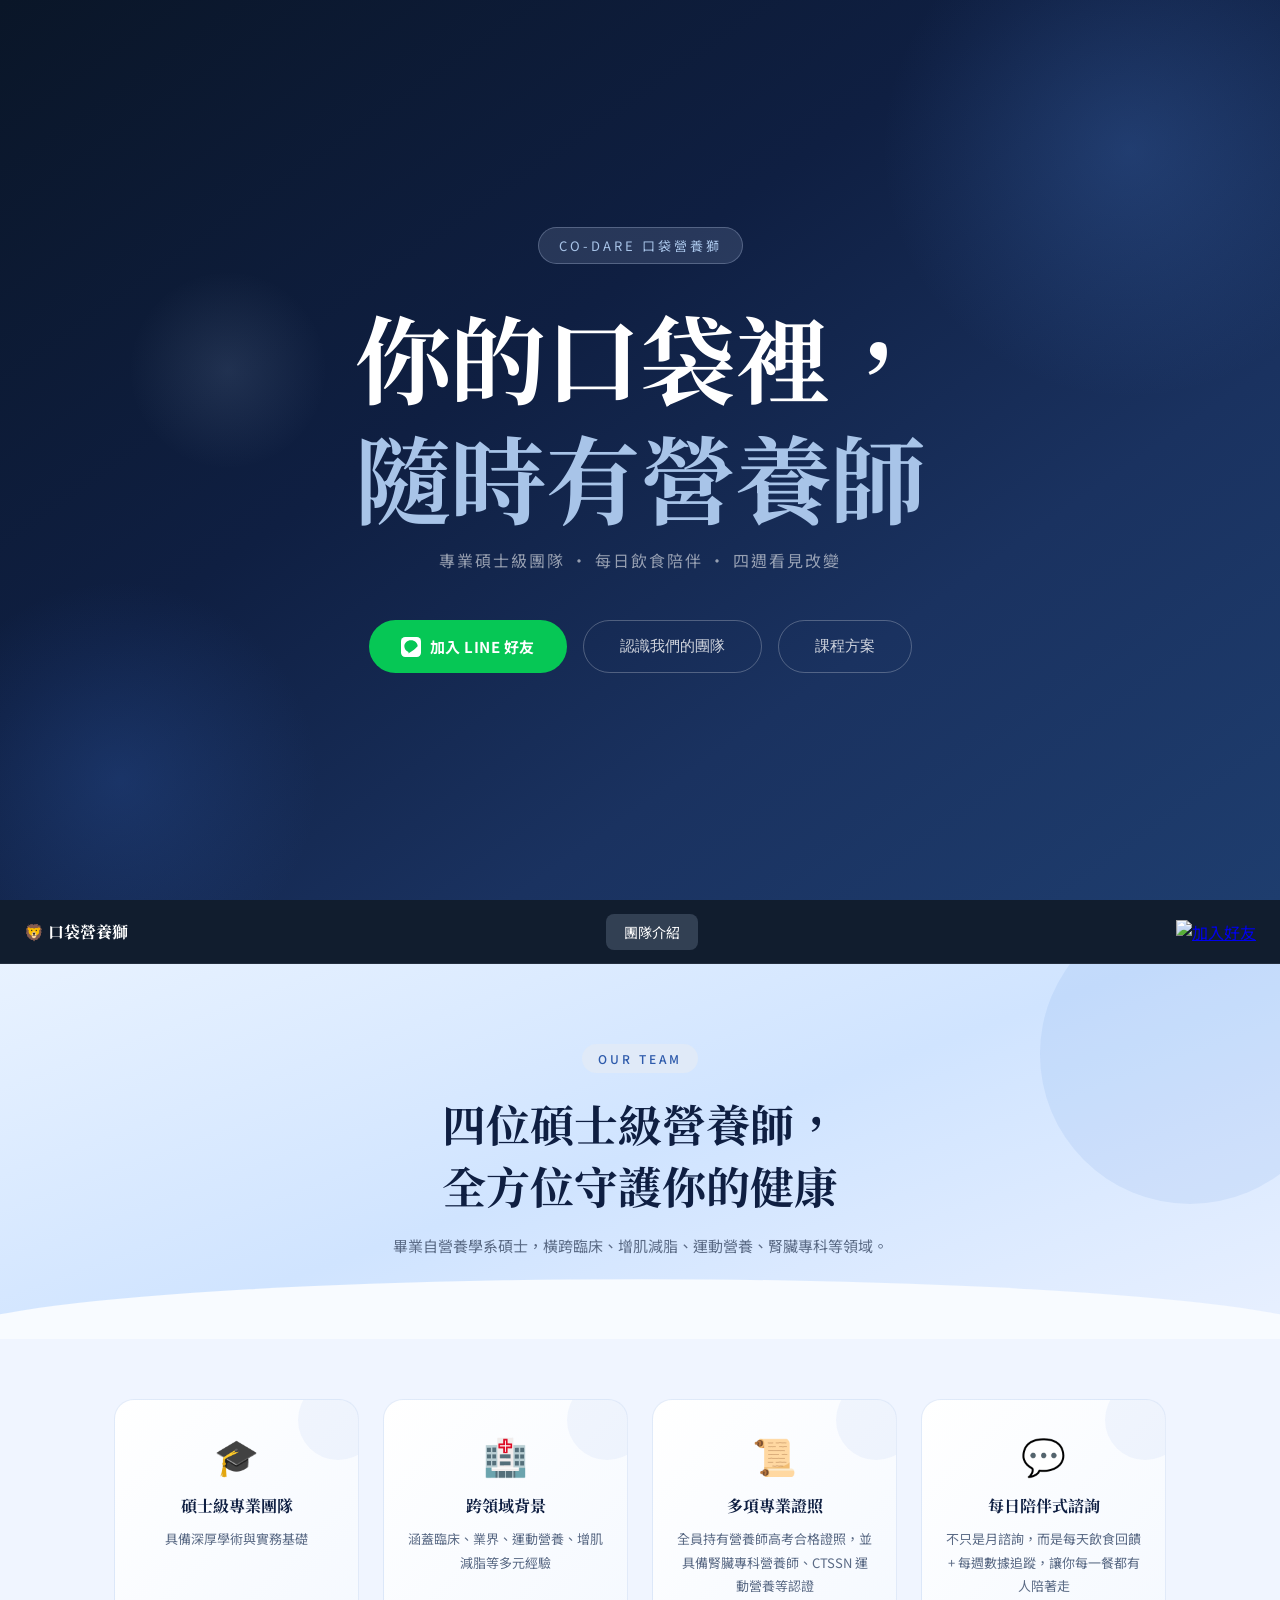
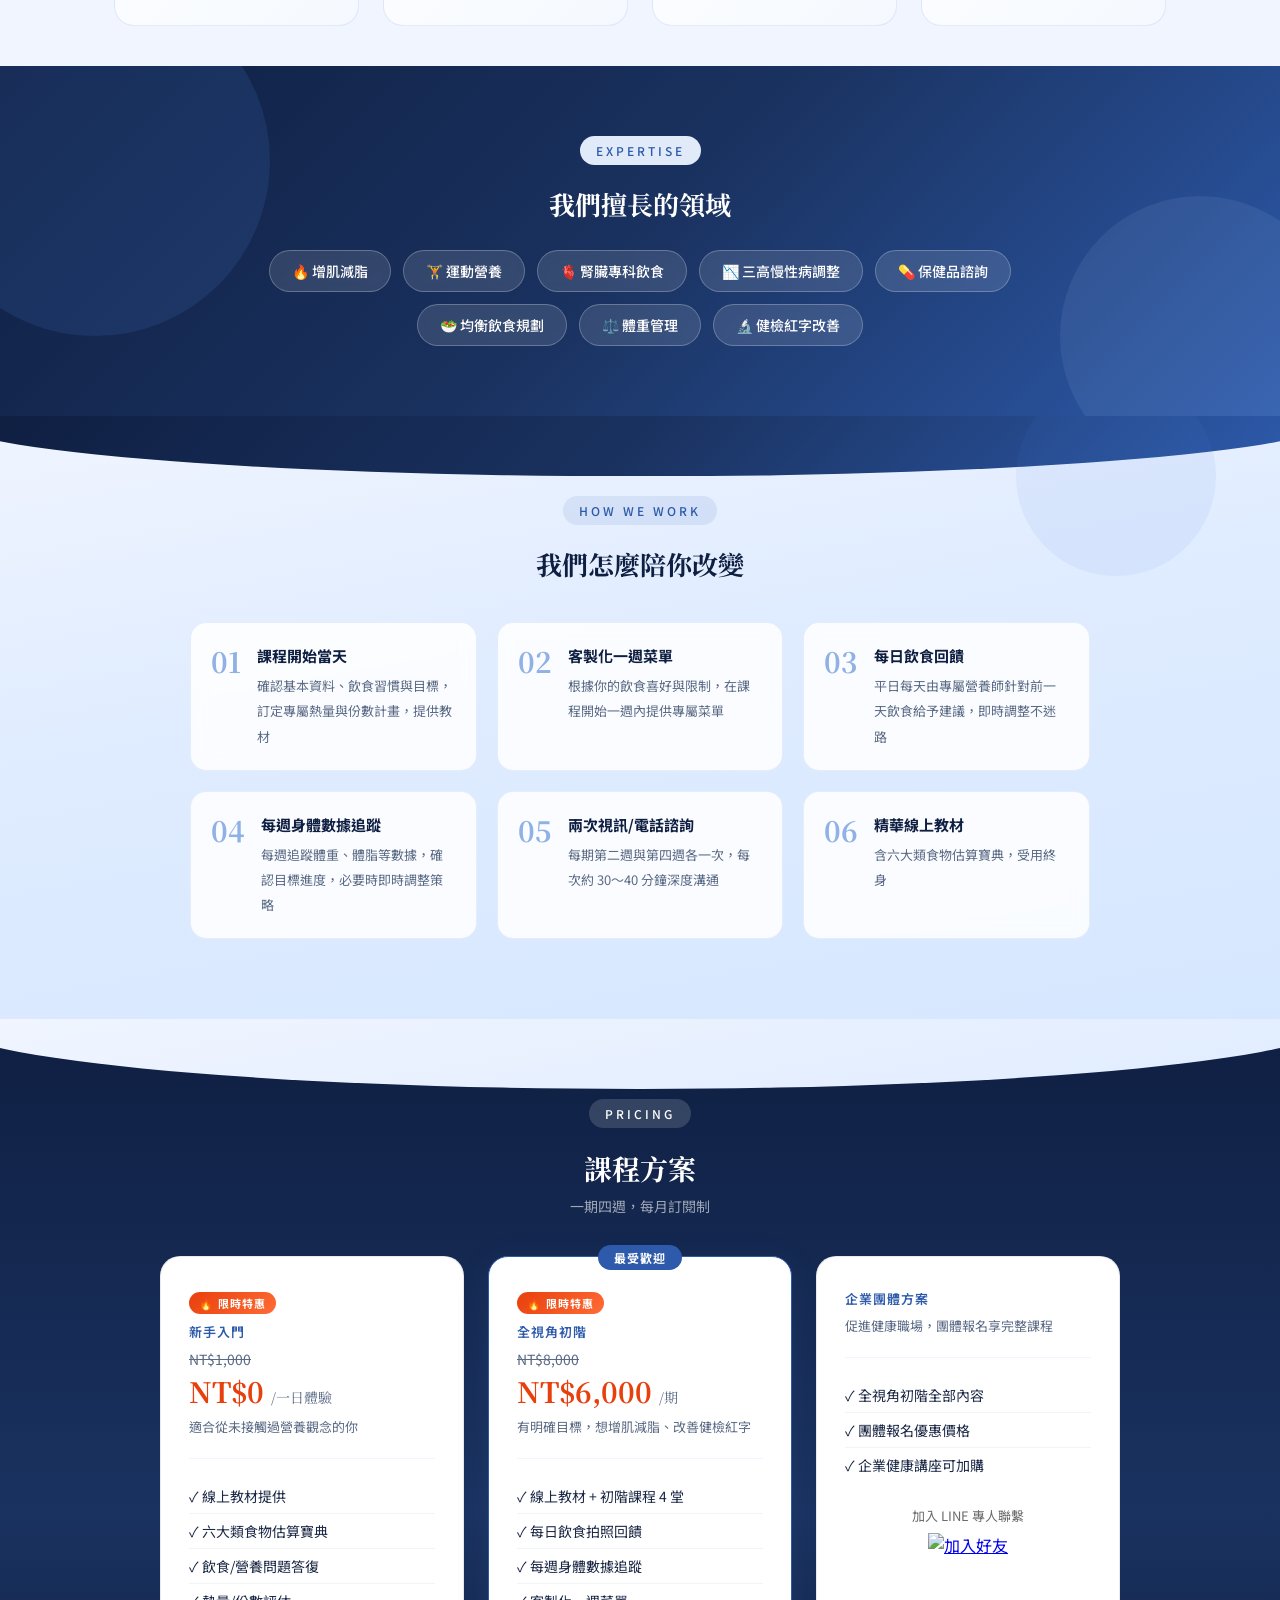
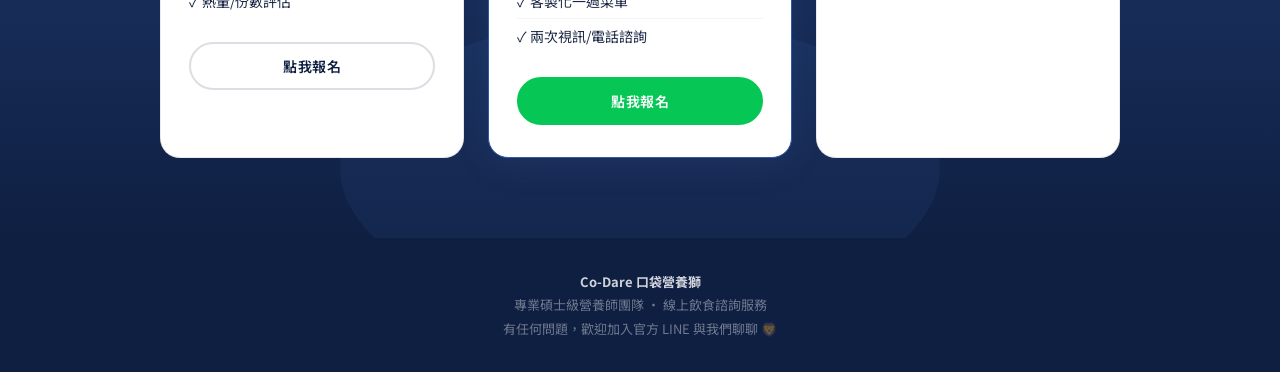
==== commit 14c28c54: "index.html" ====
--- a/index.html
+++ b/index.html
@@ -464,14 +464,14 @@
     position: absolute; top: 0; left: 0; right: 0; height: 70px;
     background: linear-gradient(170deg, #f0f5ff 0%, #e0ecff 100%);
     clip-path: ellipse(55% 100% at 50% 0%);
-    pointer-events: none; /* ✅ 修正：不擋住點擊 */
+    pointer-events: none;
   }
   .plans-section::after {
     content: '';
     position: absolute; bottom: -80px; left: 50%; transform: translateX(-50%);
     width: 600px; height: 300px; border-radius: 50%;
     background: rgba(74,127,212,0.08);
-    pointer-events: none; /* ✅ 修正：不擋住點擊 */
+    pointer-events: none;
   }
 
   .plans-grid {
@@ -481,7 +481,7 @@
     max-width: 960px;
     margin: 0 auto;
     position: relative;
-    z-index: 1; /* ✅ 修正：確保卡片在裝飾層上面 */
+    z-index: 1;
   }
 
   .plans-title { font-family: 'Noto Serif TC', serif; font-size: 28px; color: #fff; margin-bottom: 8px; }
@@ -495,7 +495,7 @@
     position: relative;
     transition: transform 0.3s, box-shadow 0.3s;
     text-align: left;
-    z-index: 1; /* ✅ 修正 */
+    z-index: 1;
   }
   .plan-card:hover { transform: translateY(-4px); box-shadow: 0 12px 36px rgba(26,39,68,0.1); }
   .plan-card.featured { border-color: var(--blue); box-shadow: 0 8px 32px rgba(59,95,160,0.15); }
@@ -542,7 +542,7 @@
     color: var(--navy);
     transition: all 0.2s;
     letter-spacing: 0.5px;
-    cursor: pointer; /* ✅ 確保顯示手指 */
+    cursor: pointer;
   }
   .plan-btn:hover { background: var(--navy); color: #fff; border-color: var(--navy); }
   .plan-btn.line-green { background: #06C755; color: #fff; border-color: #06C755; }
@@ -689,7 +689,7 @@
       </div>
     </div>
 
-    <!-- ✅ 課程方案 - 兩個報名按鈕都指向新報名頁 -->
+    <!-- 課程方案 -->
     <div class="plans-section" id="pricing-section">
       <div class="section-label" style="margin-bottom:20px;background:rgba(255,255,255,0.15);color:#fff;">PRICING</div>
       <h3 class="plans-title">課程方案</h3>
@@ -711,7 +711,6 @@
             <li>✓ 飲食/營養問題答復</li>
             <li>✓ 熱量/份數評估</li>
           </ul>
-          <!-- ✅ 更新為新報名頁網址 -->
           <a href="https://codare2026.github.io/codare-signup/" class="plan-btn" target="_blank">點我報名</a>
         </div>
 
@@ -732,7 +731,6 @@
             <li>✓ 客製化一週菜單</li>
             <li>✓ 兩次視訊/電話諮詢</li>
           </ul>
-          <!-- ✅ 更新為新報名頁網址 -->
           <a href="https://codare2026.github.io/codare-signup/" class="plan-btn line-green" target="_blank">點我報名</a>
         </div>
 
@@ -740,7 +738,6 @@
         <div class="plan-card">
           <div class="plan-top">
             <div class="plan-name">企業團體方案</div>
-            <div class="plan-price">$5,000 <span>/人/期</span></div>
             <div class="plan-hint">促進健康職場，團體報名享完整課程</div>
           </div>
           <ul class="plan-list">
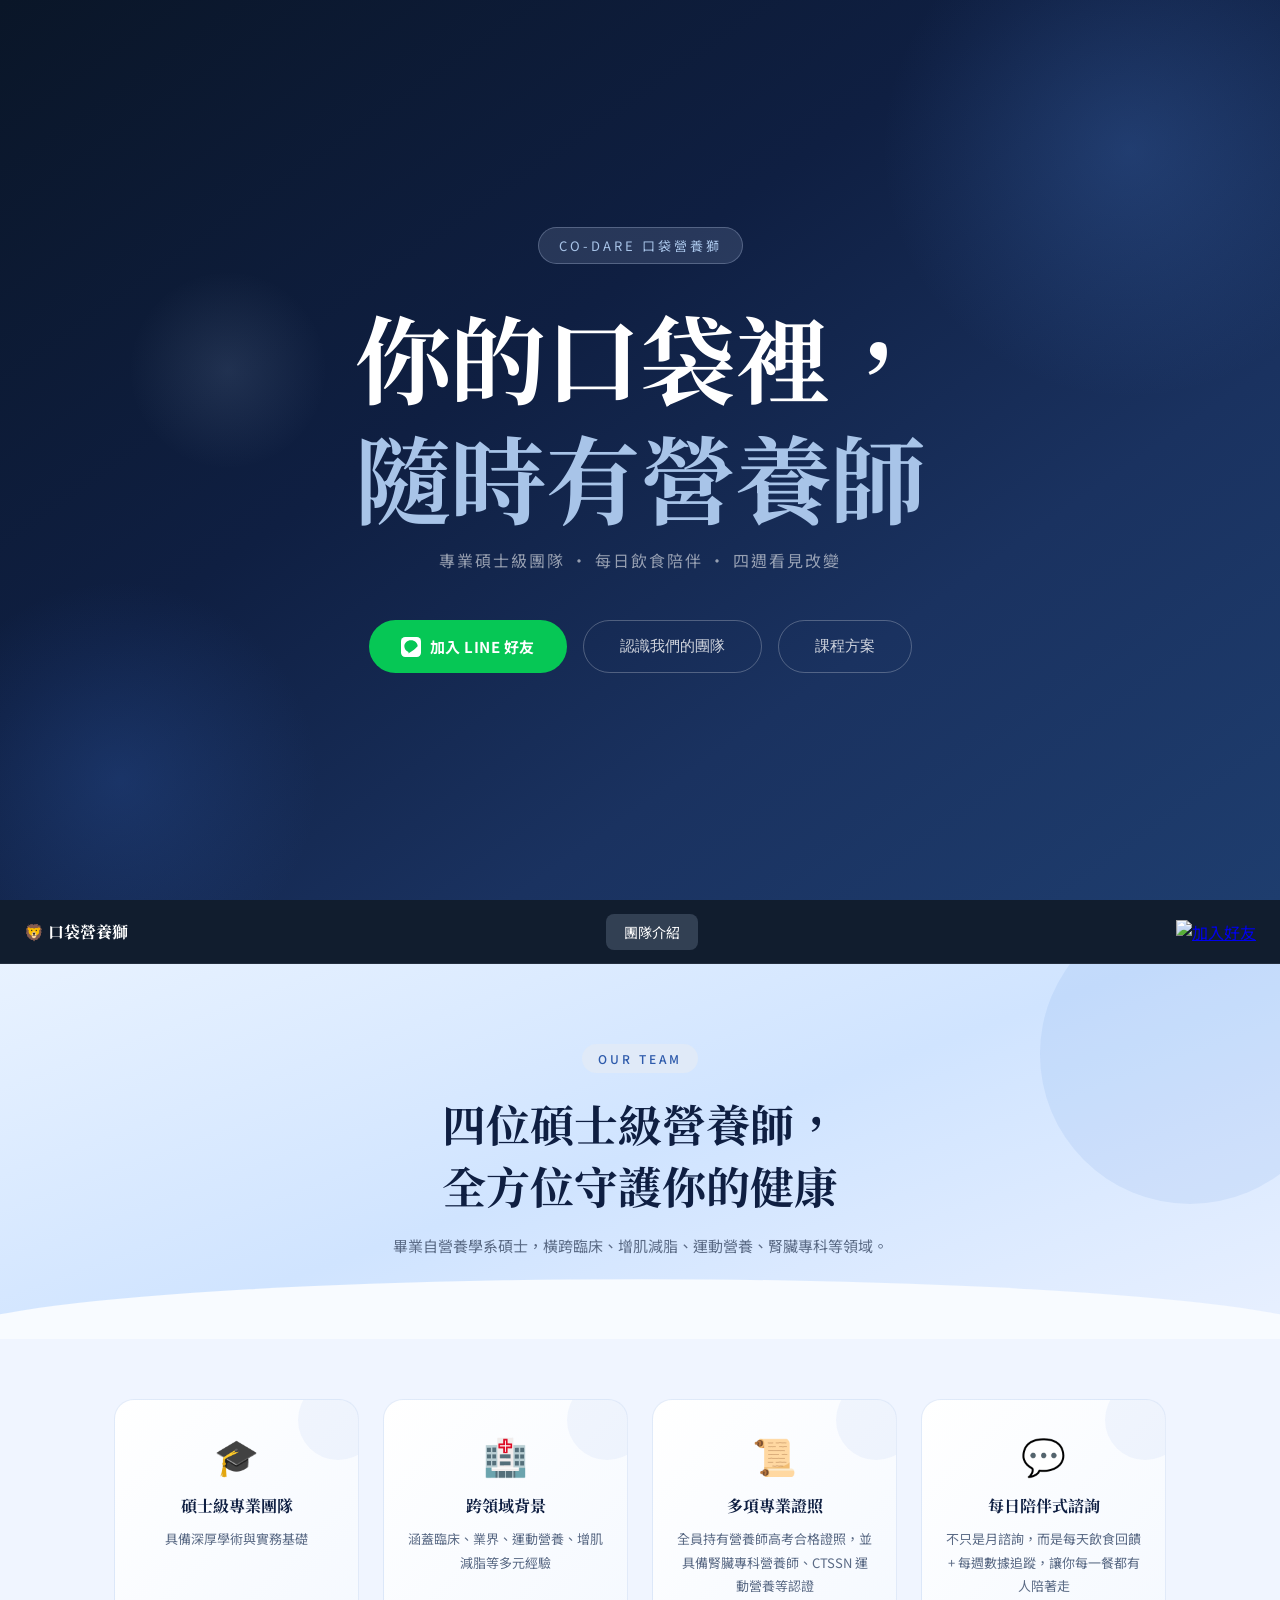
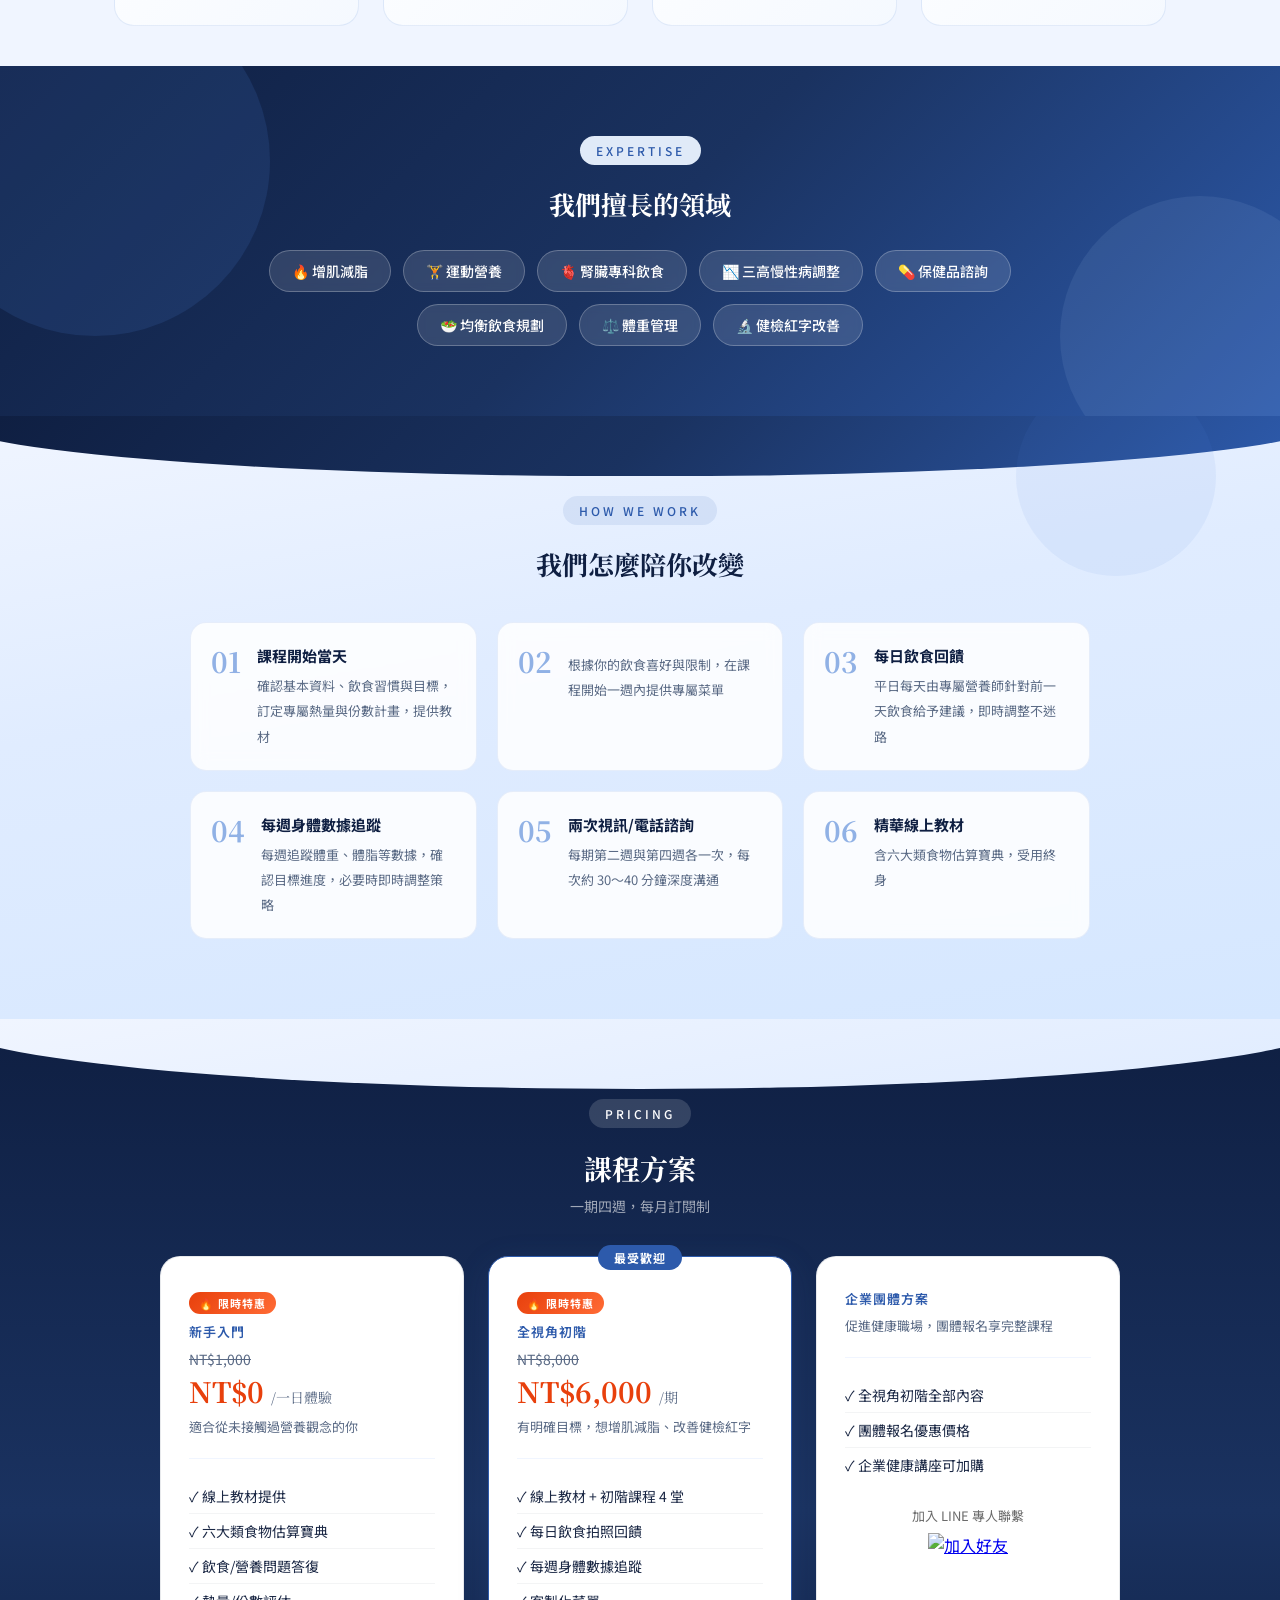
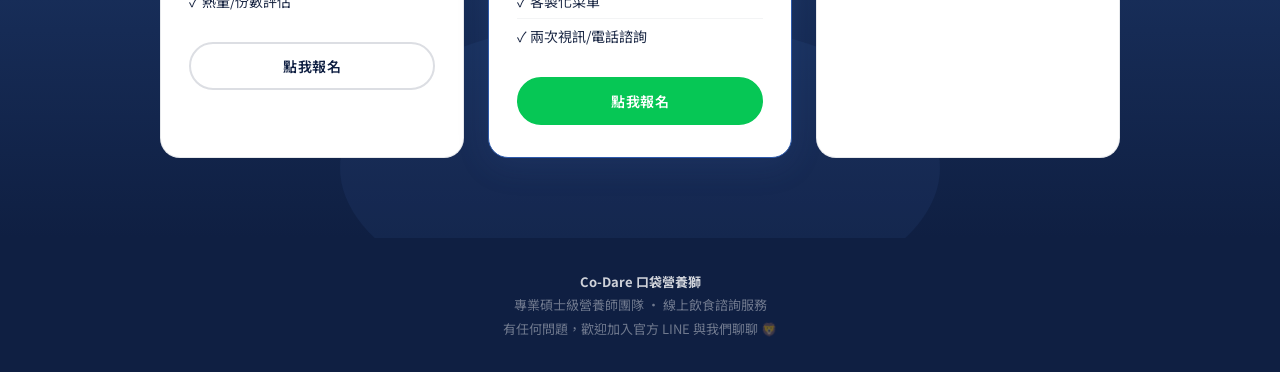
==== commit 9aa0d161: "index.html" ====
--- a/index.html
+++ b/index.html
@@ -680,7 +680,7 @@
         <h3 class="features-title">我們怎麼陪你改變</h3>
         <div class="features-grid">
           <div class="feature-item"><div class="feature-num">01</div><div class="feature-text"><strong>課程開始當天</strong><span>確認基本資料、飲食習慣與目標，訂定專屬熱量與份數計畫，提供教材</span></div></div>
-          <div class="feature-item"><div class="feature-num">02</div><div class="feature-text"><strong>客製化一週菜單</strong><span>根據你的飲食喜好與限制，在課程開始一週內提供專屬菜單</span></div></div>
+          <div class="feature-item"><div class="feature-num">02</div><div class="feature-text"><strong></strong><span>根據你的飲食喜好與限制，在課程開始一週內提供專屬菜單</span></div></div>
           <div class="feature-item"><div class="feature-num">03</div><div class="feature-text"><strong>每日飲食回饋</strong><span>平日每天由專屬營養師針對前一天飲食給予建議，即時調整不迷路</span></div></div>
           <div class="feature-item"><div class="feature-num">04</div><div class="feature-text"><strong>每週身體數據追蹤</strong><span>每週追蹤體重、體脂等數據，確認目標進度，必要時即時調整策略</span></div></div>
           <div class="feature-item"><div class="feature-num">05</div><div class="feature-text"><strong>兩次視訊/電話諮詢</strong><span>每期第二週與第四週各一次，每次約 30～40 分鐘深度溝通</span></div></div>
@@ -728,7 +728,7 @@
             <li>✓ 線上教材 + 初階課程 4 堂</li>
             <li>✓ 每日飲食拍照回饋</li>
             <li>✓ 每週身體數據追蹤</li>
-            <li>✓ 客製化一週菜單</li>
+            <li>✓ 客製化菜單</li>
             <li>✓ 兩次視訊/電話諮詢</li>
           </ul>
           <a href="https://codare2026.github.io/codare-signup/" class="plan-btn line-green" target="_blank">點我報名</a>
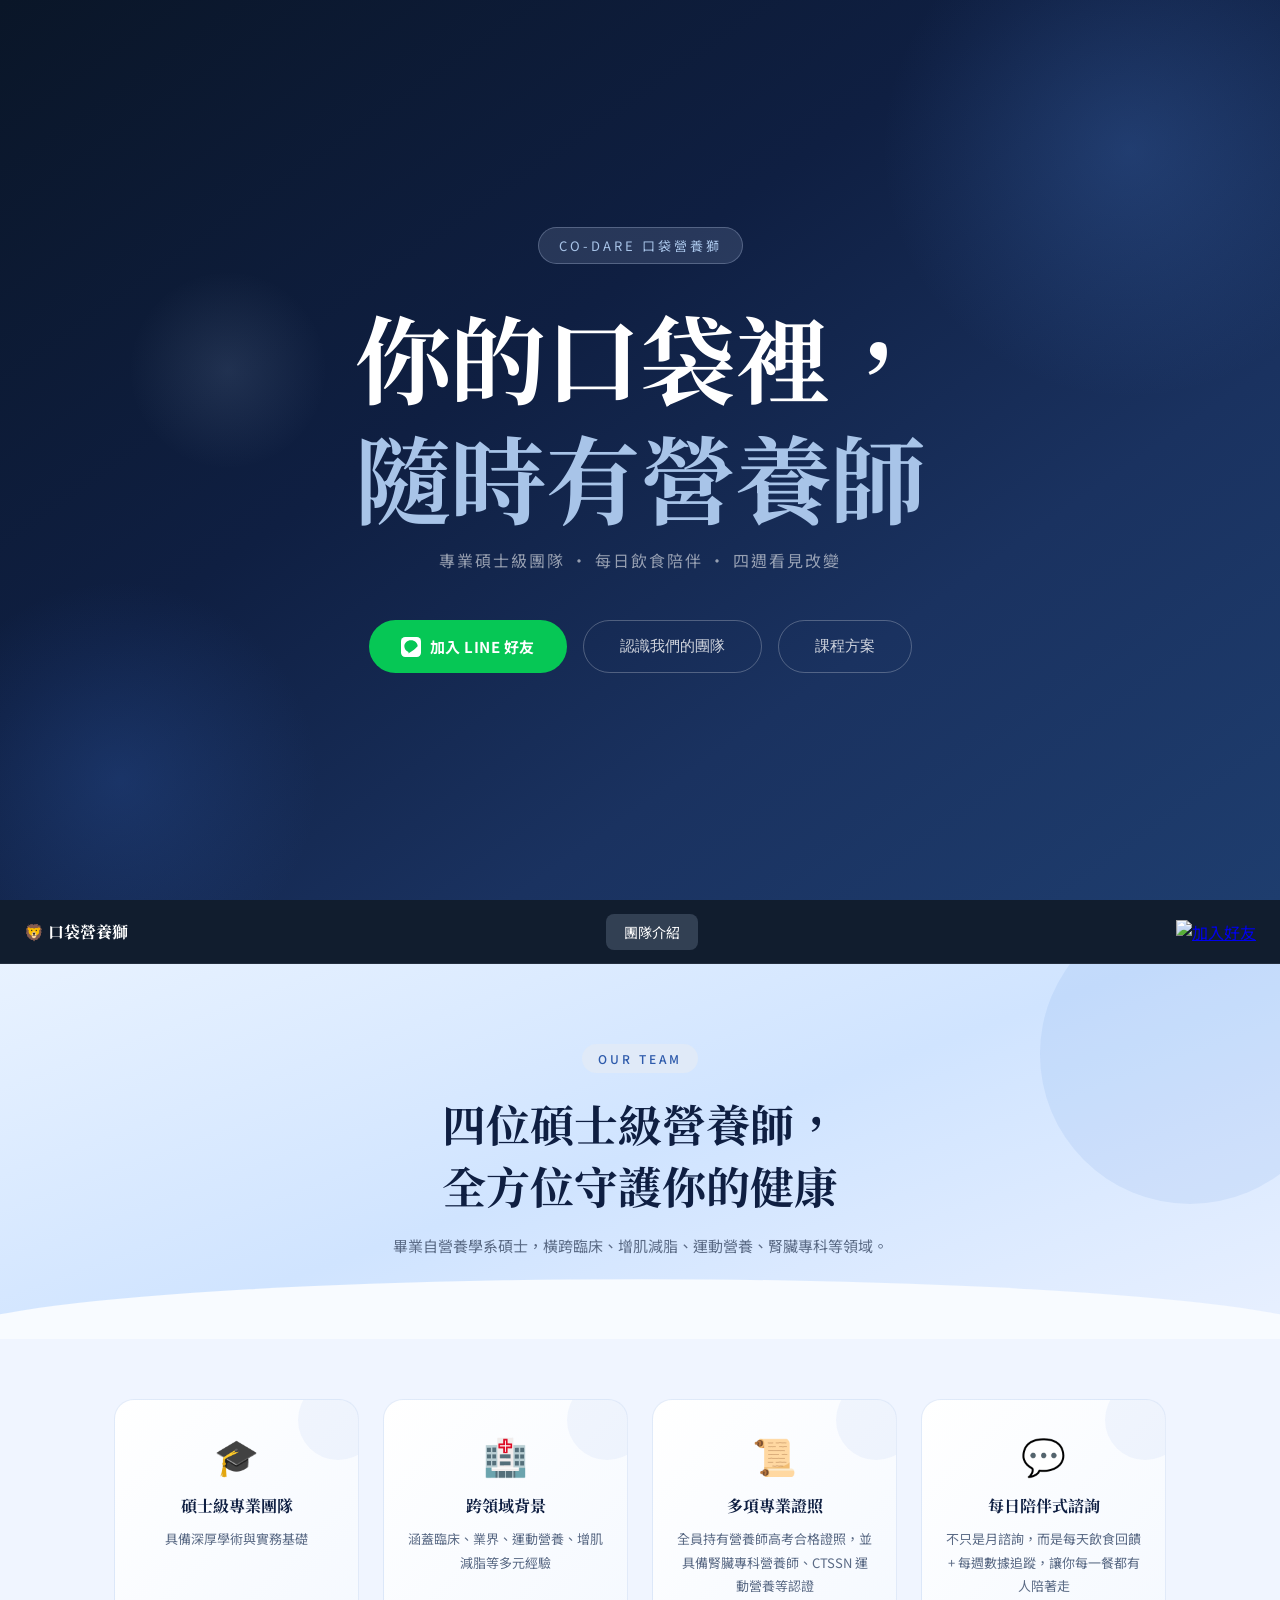
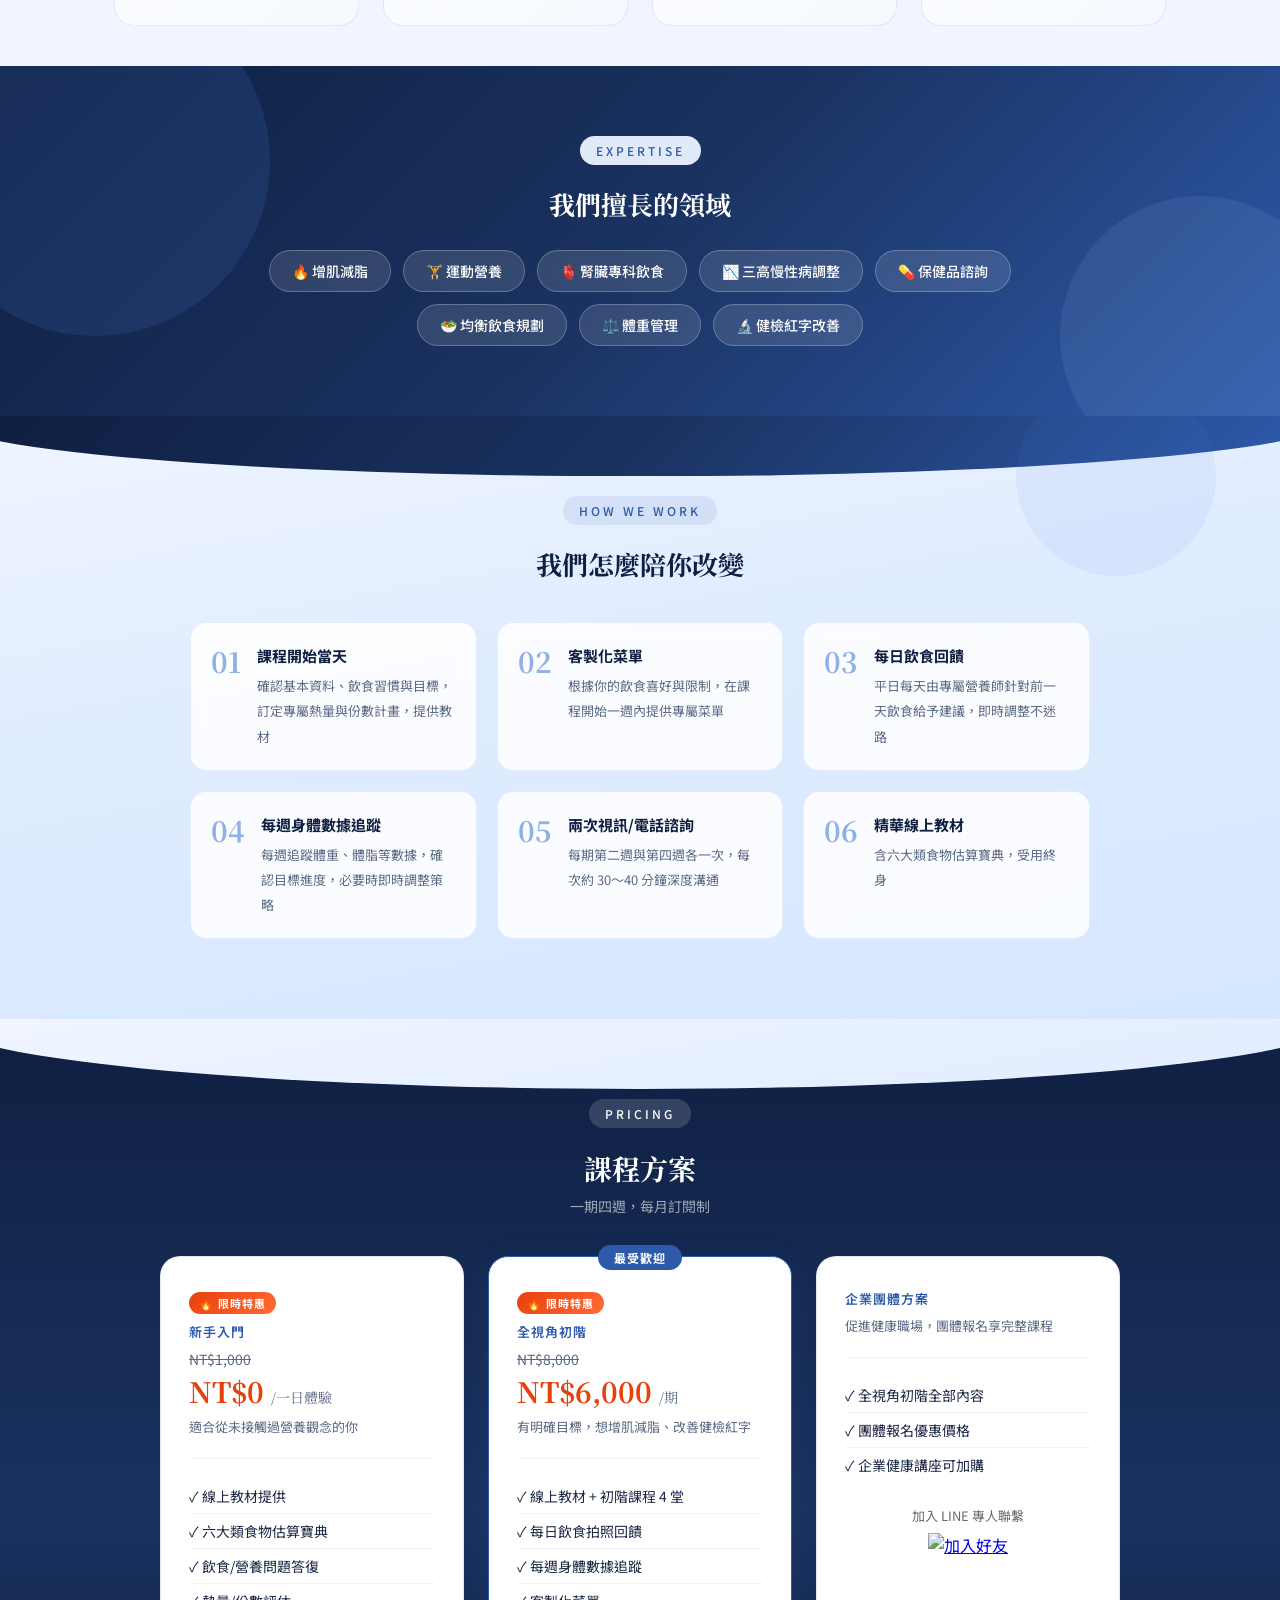
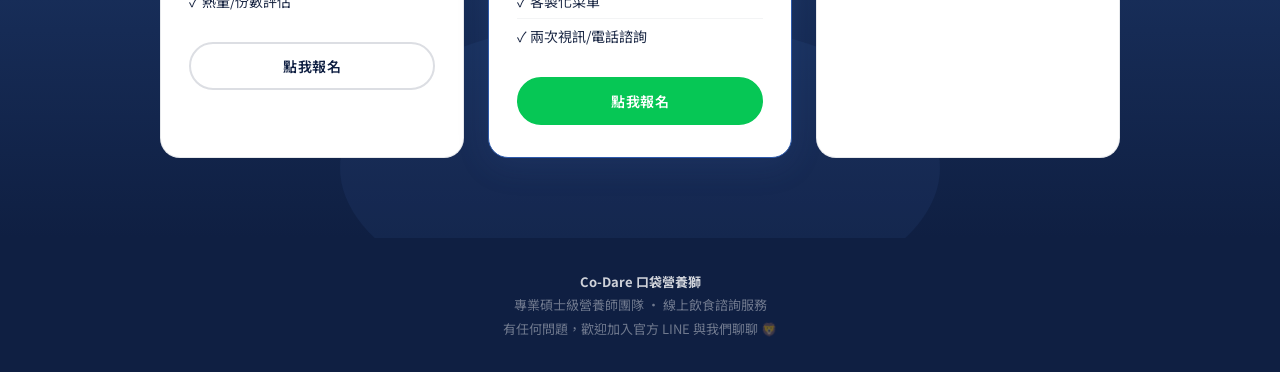
==== commit cbdbbc08: "index.html" ====
--- a/index.html
+++ b/index.html
@@ -680,7 +680,7 @@
         <h3 class="features-title">我們怎麼陪你改變</h3>
         <div class="features-grid">
           <div class="feature-item"><div class="feature-num">01</div><div class="feature-text"><strong>課程開始當天</strong><span>確認基本資料、飲食習慣與目標，訂定專屬熱量與份數計畫，提供教材</span></div></div>
-          <div class="feature-item"><div class="feature-num">02</div><div class="feature-text"><strong></strong><span>根據你的飲食喜好與限制，在課程開始一週內提供專屬菜單</span></div></div>
+          <div class="feature-item"><div class="feature-num">02</div><div class="feature-text"><strong>客製化菜單</strong><span>根據你的飲食喜好與限制，在課程開始一週內提供專屬菜單</span></div></div>
           <div class="feature-item"><div class="feature-num">03</div><div class="feature-text"><strong>每日飲食回饋</strong><span>平日每天由專屬營養師針對前一天飲食給予建議，即時調整不迷路</span></div></div>
           <div class="feature-item"><div class="feature-num">04</div><div class="feature-text"><strong>每週身體數據追蹤</strong><span>每週追蹤體重、體脂等數據，確認目標進度，必要時即時調整策略</span></div></div>
           <div class="feature-item"><div class="feature-num">05</div><div class="feature-text"><strong>兩次視訊/電話諮詢</strong><span>每期第二週與第四週各一次，每次約 30～40 分鐘深度溝通</span></div></div>
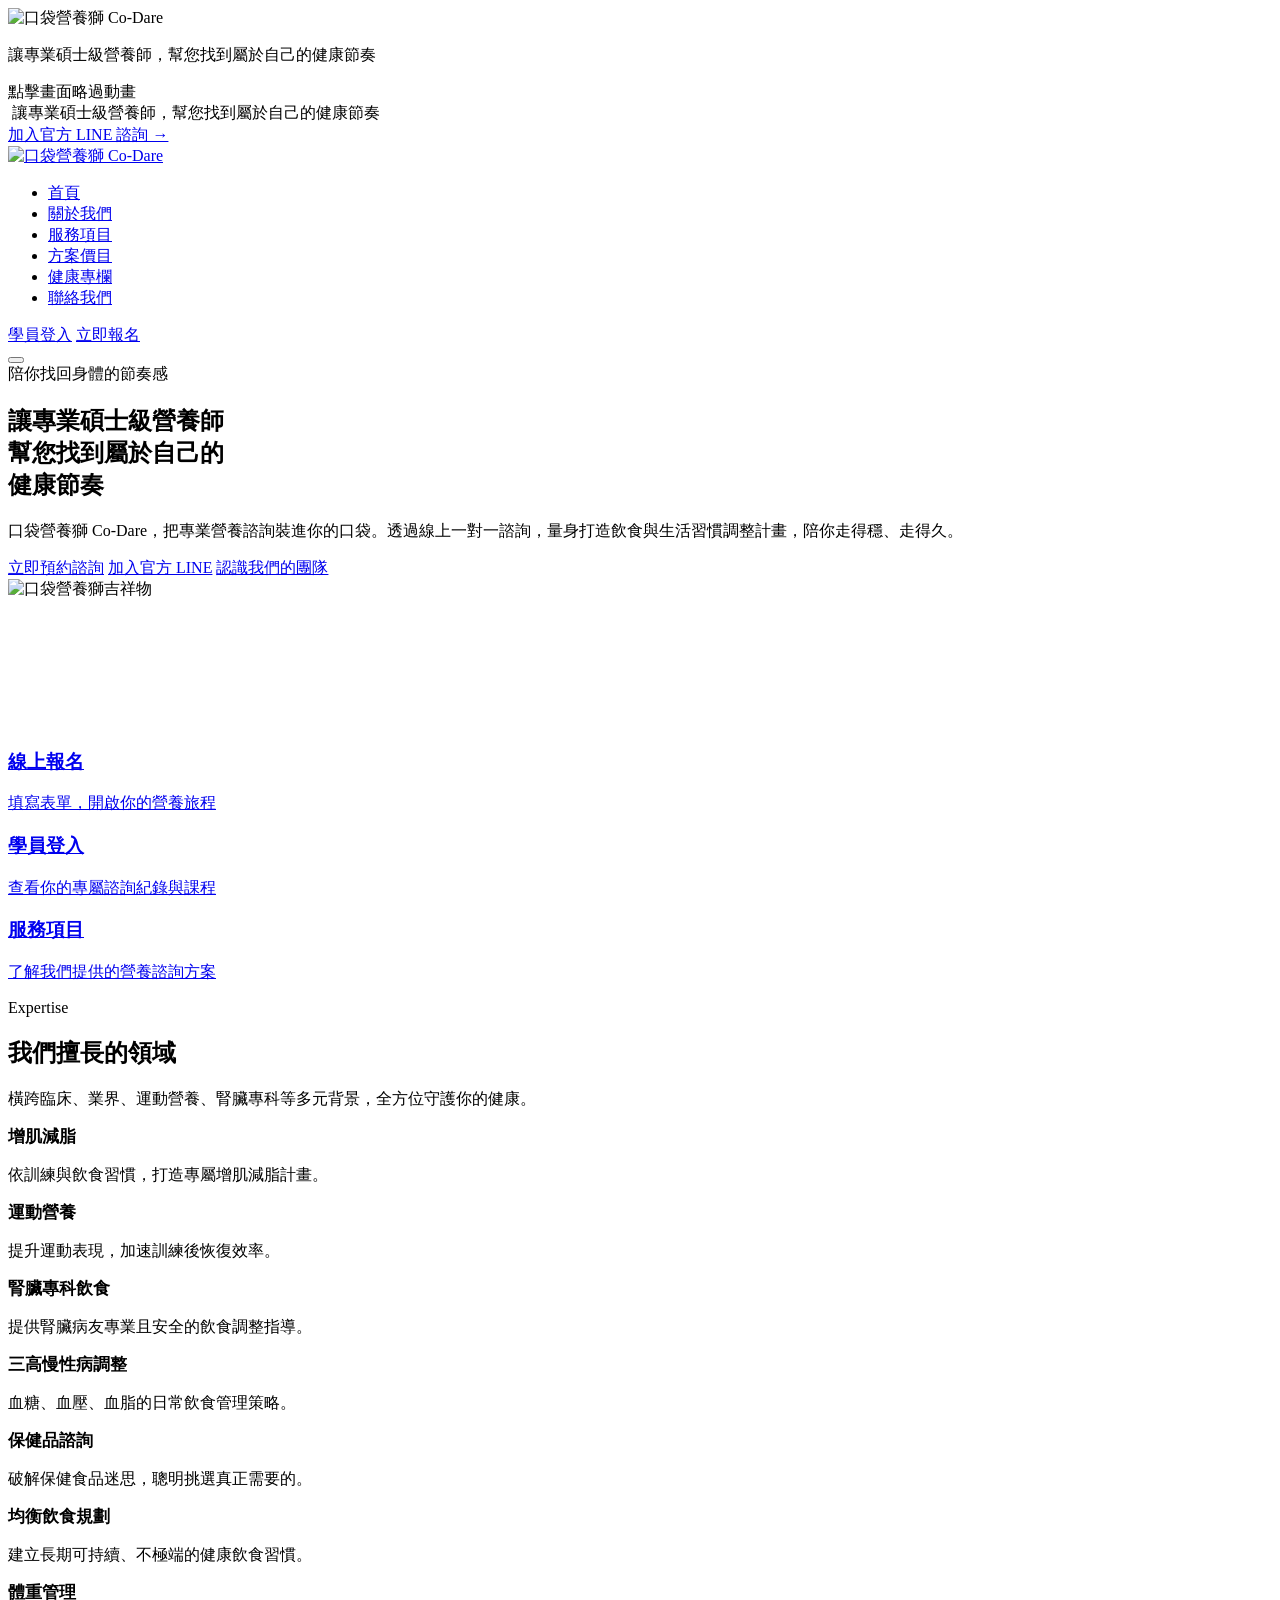
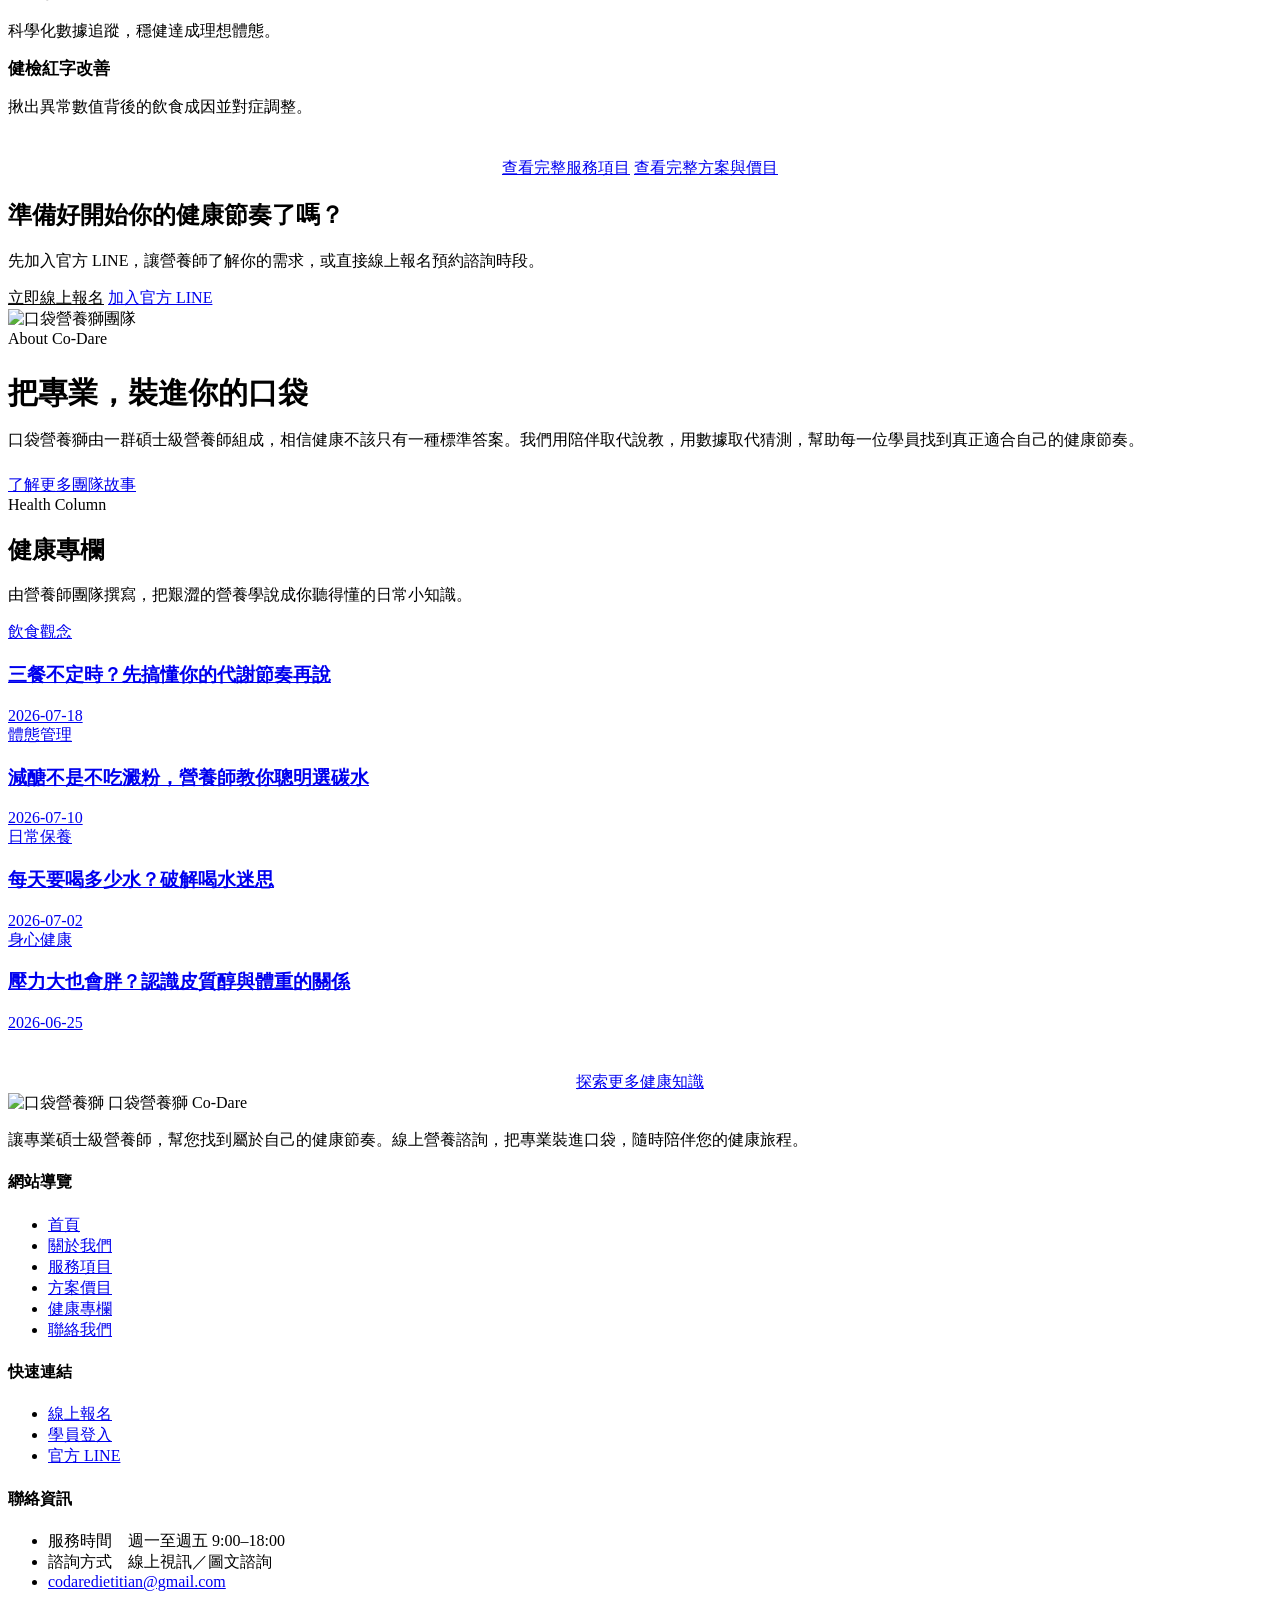
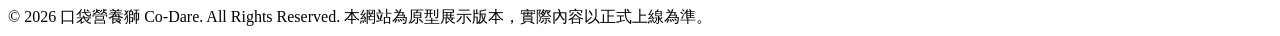
==== commit 2b4a9755: "Add files via upload" ====
--- a/index.html
+++ b/index.html
@@ -1,788 +1,305 @@
-<!-- ADMIN PANEL --><!DOCTYPE html>
-<html lang="zh-TW">
+<!DOCTYPE html>
+<html lang="zh-Hant">
 <head>
 <meta charset="UTF-8">
-<meta name="viewport" content="width=device-width, initial-scale=1.0">
-<title>Co-Dare 口袋營養獅</title>
-<link rel="preconnect" href="https://fonts.googleapis.com">
-<link href="https://fonts.googleapis.com/css2?family=Noto+Serif+TC:wght@400;600;700&family=Noto+Sans+TC:wght@300;400;500&display=swap" rel="stylesheet">
-<style>
-  :root {
-    --navy: #0f1f42;
-    --navy2: #1a3260;
-    --blue: #2d5aab;
-    --blue2: #4a7fd4;
-    --light-blue: #a8c4e8;
-    --sky: #ddeeff;
-    --cream: #f0f5ff;
-    --warm-white: #f8fbff;
-    --gold: #c9a84c;
-    --text: #1a2744;
-    --text-light: #5a6a85;
-    --tag-bg: #e0eaf8;
-  }
-
-  * { margin: 0; padding: 0; box-sizing: border-box; }
-
-  body {
-    font-family: 'Noto Sans TC', sans-serif;
-    background: #f0f5ff;
-    color: var(--text);
-    overflow-x: hidden;
-  }
-
-  /* -- HERO -- */
-  .hero {
-    background: linear-gradient(145deg, #0a1628 0%, #0f1f42 40%, #1a3260 70%, #1e3d6e 100%);
-    min-height: 100vh;
-    display: flex;
-    flex-direction: column;
-    align-items: center;
-    justify-content: center;
-    position: relative;
-    overflow: hidden;
-    padding: 60px 24px;
-  }
-  .hero-blob1 {
-    position: absolute; border-radius: 50%; pointer-events: none;
-    width: 500px; height: 500px; top: -100px; right: -100px;
-    background: radial-gradient(circle, rgba(74,127,212,0.25) 0%, transparent 70%);
-    animation: blobFloat 8s ease-in-out infinite;
-  }
-  .hero-blob2 {
-    position: absolute; border-radius: 50%; pointer-events: none;
-    width: 400px; height: 400px; bottom: -80px; left: -80px;
-    background: radial-gradient(circle, rgba(45,90,171,0.3) 0%, transparent 70%);
-    animation: blobFloat 10s ease-in-out infinite reverse;
-  }
-  .hero-blob3 {
-    position: absolute; border-radius: 50%; pointer-events: none;
-    width: 200px; height: 200px; top: 30%; left: 10%;
-    background: radial-gradient(circle, rgba(168,196,232,0.12) 0%, transparent 70%);
-    animation: blobFloat 12s ease-in-out infinite 2s;
-  }
-  @keyframes blobFloat {
-    0%, 100% { transform: translate(0,0) scale(1); }
-    33% { transform: translate(20px,-15px) scale(1.05); }
-    66% { transform: translate(-10px,20px) scale(0.95); }
-  }
-
-  .hero-badge {
-    background: rgba(184,203,232,0.15);
-    border: 1px solid rgba(184,203,232,0.3);
-    color: var(--light-blue);
-    font-size: 13px;
-    letter-spacing: 3px;
-    padding: 8px 20px;
-    border-radius: 40px;
-    margin-bottom: 32px;
-    animation: fadeUp 0.8s ease both;
-  }
-
-  .hero h1 {
-    font-family: 'Noto Serif TC', serif;
-    font-size: clamp(48px, 9vw, 96px);
-    color: #fff;
-    text-align: center;
-    line-height: 1.25;
-    margin-bottom: 12px;
-    animation: fadeUp 0.8s 0.1s ease both;
-    letter-spacing: -1px;
-  }
-
-  .hero h1 span { color: var(--light-blue); }
-
-  .hero-sub {
-    color: rgba(255,255,255,0.55);
-    font-size: 16px;
-    letter-spacing: 2px;
-    margin-bottom: 48px;
-    animation: fadeUp 0.8s 0.3s ease both;
-  }
-
-  .hero-cta {
-    display: flex;
-    gap: 16px;
-    flex-wrap: wrap;
-    justify-content: center;
-    animation: fadeUp 0.8s 0.4s ease both;
-  }
-
-  .btn-primary {
-    background: #06C755;
-    color: #fff;
-    font-weight: 700;
-    font-size: 15px;
-    padding: 16px 36px;
-    border-radius: 50px;
-    text-decoration: none;
-    border: none;
-    cursor: pointer;
-    transition: transform 0.2s, box-shadow 0.2s;
-    letter-spacing: 1px;
-    display: inline-flex;
-    align-items: center;
-    gap: 10px;
-  }
-  .btn-primary:hover { transform: translateY(-2px); box-shadow: 0 8px 24px rgba(6,199,85,0.45); }
-
-  .btn-line-hero {
-    background: #06C755;
-    color: #fff;
-    font-weight: 700;
-    font-size: 15px;
-    padding: 14px 32px;
-    border-radius: 50px;
-    text-decoration: none;
-    border: none;
-    cursor: pointer;
-    display: inline-flex;
-    align-items: center;
-    gap: 9px;
-    letter-spacing: 0.5px;
-    transition: transform 0.2s, box-shadow 0.2s;
-    line-height: 1;
-  }
-  .btn-line-hero:hover { transform: translateY(-2px); box-shadow: 0 8px 24px rgba(6,199,85,0.45); }
-
-  .btn-secondary {
-    background: transparent;
-    color: rgba(255,255,255,0.8);
-    font-size: 15px;
-    padding: 16px 36px;
-    border-radius: 50px;
-    border: 1px solid rgba(255,255,255,0.25);
-    cursor: pointer;
-    text-decoration: none;
-    transition: background 0.2s, border-color 0.2s;
-  }
-  .btn-secondary:hover { background: rgba(255,255,255,0.08); border-color: rgba(255,255,255,0.5); }
-
-  .hero-scroll {
-    position: absolute;
-    bottom: 32px;
-    left: 50%;
-    transform: translateX(-50%);
-    display: flex;
-    flex-direction: column;
-    align-items: center;
-    gap: 6px;
-    color: rgba(255,255,255,0.3);
-    font-size: 11px;
-    letter-spacing: 2px;
-    animation: fadeUp 1s 0.8s ease both;
-  }
-
-  .scroll-line {
-    width: 1px;
-    height: 40px;
-    background: linear-gradient(to bottom, rgba(255,255,255,0.3), transparent);
-    animation: scrollPulse 2s infinite;
-  }
-
-  /* -- NAV -- */
-  nav {
-    position: sticky;
-    top: 0;
-    z-index: 100;
-    background: rgba(10,22,40,0.97);
-    backdrop-filter: blur(12px);
-    padding: 0 24px;
-    display: flex;
-    align-items: center;
-    justify-content: space-between;
-    height: 64px;
-    border-bottom: 1px solid rgba(255,255,255,0.08);
-  }
-
-  .nav-logo {
-    color: #fff;
-    font-family: 'Noto Serif TC', serif;
-    font-size: 16px;
-    font-weight: 700;
-    display: flex;
-    align-items: center;
-    gap: 8px;
-    text-decoration: none;
-  }
-
-  .nav-tabs { display: flex; gap: 4px; }
-
-  .nav-tab {
-    color: rgba(255,255,255,0.6);
-    font-size: 14px;
-    padding: 8px 18px;
-    border-radius: 8px;
-    cursor: pointer;
-    transition: all 0.2s;
-    border: none;
-    background: transparent;
-    font-family: 'Noto Sans TC', sans-serif;
-  }
-  .nav-tab:hover { color: #fff; background: rgba(255,255,255,0.08); }
-  .nav-tab.active { color: #fff; background: rgba(184,203,232,0.2); }
-
-  .nav-cta {
-    background: #06C755;
-    color: #fff;
-    font-size: 13px;
-    font-weight: 700;
-    padding: 8px 20px;
-    border-radius: 50px;
-    border: none;
-    cursor: pointer;
-    text-decoration: none;
-    transition: opacity 0.2s;
-    letter-spacing: 0.5px;
-  }
-  .nav-cta:hover { opacity: 0.85; }
-
-  /* -- SECTIONS -- */
-  .section { display: none; animation: fadeIn 0.4s ease; }
-  .section.active { display: block; }
-
-  /* -- TEAM SECTION -- */
-  .team-header {
-    background: linear-gradient(160deg, #e8f2ff 0%, #d0e4ff 50%, #e8f0ff 100%);
-    padding: 80px 24px 80px;
-    text-align: center;
-    position: relative;
-    overflow: hidden;
-  }
-  .team-header::before {
-    content: '';
-    position: absolute; top: -60px; right: -60px;
-    width: 300px; height: 300px; border-radius: 50%;
-    background: rgba(74,127,212,0.1);
-    pointer-events: none;
-  }
-  .team-header::after {
-    content: '';
-    position: absolute; bottom: 0; left: 0; right: 0; height: 60px;
-    background: var(--warm-white);
-    clip-path: ellipse(55% 100% at 50% 100%);
-    pointer-events: none;
-  }
-
-  .section-label {
-    display: inline-block;
-    background: var(--tag-bg);
-    color: var(--blue);
-    font-size: 12px;
-    letter-spacing: 3px;
-    padding: 6px 16px;
-    border-radius: 40px;
-    margin-bottom: 20px;
-    font-weight: 500;
-  }
-
-  .section-title {
-    font-family: 'Noto Serif TC', serif;
-    font-size: clamp(28px, 4vw, 44px);
-    color: var(--navy);
-    line-height: 1.4;
-    margin-bottom: 16px;
-  }
-
-  .section-desc {
-    color: var(--text-light);
-    font-size: 15px;
-    line-height: 1.8;
-    max-width: 560px;
-    margin: 0 auto;
-  }
-
-  .team-grid {
-    display: grid;
-    grid-template-columns: repeat(auto-fit, minmax(280px, 1fr));
-    gap: 32px;
-    max-width: 1100px;
-    margin: 0 auto;
-    padding: 60px 24px;
-  }
-
-  .team-card {
-    background: #fff;
-    border-radius: 20px;
-    overflow: hidden;
-    box-shadow: 0 4px 24px rgba(26,39,68,0.07);
-    transition: transform 0.3s, box-shadow 0.3s;
-    border: 1px solid rgba(26,39,68,0.06);
-  }
-  .team-card:hover { transform: translateY(-6px); box-shadow: 0 12px 40px rgba(26,39,68,0.12); }
-
-  .card-top {
-    background: linear-gradient(135deg, var(--navy) 0%, var(--blue) 100%);
-    padding: 32px 24px 24px;
-    position: relative;
-    overflow: hidden;
-  }
-  .card-top::before {
-    content: '';
-    position: absolute; top: -30px; right: -30px;
-    width: 120px; height: 120px; border-radius: 50%;
-    background: rgba(255,255,255,0.05);
-    pointer-events: none;
-  }
-
-  .card-avatar {
-    width: 72px; height: 72px; border-radius: 50%;
-    border: 3px solid rgba(255,255,255,0.3);
-    margin-bottom: 16px;
-    object-fit: cover;
-    background: rgba(255,255,255,0.1);
-    display: flex; align-items: center; justify-content: center;
-    font-size: 28px;
-  }
-
-  .card-name { color: #fff; font-family: 'Noto Serif TC', serif; font-size: 20px; font-weight: 700; margin-bottom: 4px; }
-  .card-title-en { color: rgba(255,255,255,0.5); font-size: 12px; letter-spacing: 2px; margin-bottom: 12px; }
-  .card-tags { display: flex; flex-wrap: wrap; gap: 6px; }
-  .card-tag { background: rgba(255,255,255,0.15); color: rgba(255,255,255,0.9); font-size: 11px; padding: 4px 10px; border-radius: 20px; letter-spacing: 0.5px; }
-  .card-body { padding: 24px; }
-  .card-section-title { font-size: 11px; letter-spacing: 2px; color: var(--blue); font-weight: 600; margin-bottom: 10px; margin-top: 16px; }
-  .card-section-title:first-child { margin-top: 0; }
-  .card-list { list-style: none; }
-  .card-list li { font-size: 13px; color: var(--text-light); padding: 4px 0; padding-left: 14px; position: relative; line-height: 1.6; }
-  .card-list li::before { content: '·'; position: absolute; left: 0; color: var(--blue); font-weight: bold; }
-
-  /* -- ABOUT HIGHLIGHTS -- */
-  .about-highlights {
-    display: grid;
-    grid-template-columns: repeat(auto-fit, minmax(220px, 1fr));
-    gap: 24px;
-    max-width: 1100px;
-    margin: 0 auto;
-    padding: 60px 24px 40px;
-    position: relative;
-  }
-
-  .highlight-card {
-    background: linear-gradient(135deg, #fff 0%, #f5f9ff 100%);
-    border-radius: 20px;
-    padding: 28px 24px;
-    border: 1.5px solid rgba(74,127,212,0.15);
-    text-align: center;
-    transition: transform 0.3s, box-shadow 0.3s;
-    position: relative;
-    overflow: hidden;
-  }
-  .highlight-card::before {
-    content: '';
-    position: absolute; top: -20px; right: -20px;
-    width: 80px; height: 80px; border-radius: 50%;
-    background: rgba(74,127,212,0.06);
-    pointer-events: none;
-  }
-  .highlight-card:hover { transform: translateY(-6px); box-shadow: 0 12px 40px rgba(45,90,171,0.15); border-color: rgba(74,127,212,0.35); }
-  .highlight-icon { font-size: 36px; margin-bottom: 14px; }
-  .highlight-title { font-family: 'Noto Serif TC', serif; font-size: 16px; color: var(--navy); font-weight: 700; margin-bottom: 10px; }
-  .highlight-desc { font-size: 13px; color: var(--text-light); line-height: 1.8; }
-
-  /* -- EXPERTISE -- */
-  .expertise-section {
-    background: linear-gradient(135deg, #0f1f42 0%, #1a3260 50%, #2d5aab 100%);
-    padding: 70px 24px;
-    text-align: center;
-    position: relative;
-    overflow: hidden;
-  }
-  .expertise-section::before {
-    content: '';
-    position: absolute; top: -80px; left: -80px;
-    width: 350px; height: 350px; border-radius: 50%;
-    background: rgba(74,127,212,0.15);
-    pointer-events: none;
-  }
-  .expertise-section::after {
-    content: '';
-    position: absolute; bottom: -60px; right: -60px;
-    width: 280px; height: 280px; border-radius: 50%;
-    background: rgba(168,196,232,0.1);
-    pointer-events: none;
-  }
-
-  .expertise-inner { max-width: 800px; margin: 0 auto; }
-  .expertise-title { font-family: 'Noto Serif TC', serif; font-size: 26px; color: #fff; margin-bottom: 28px; }
-  .expertise-tags { display: flex; flex-wrap: wrap; gap: 12px; justify-content: center; }
-  .exp-tag {
-    background: rgba(255,255,255,0.12);
-    border: 1.5px solid rgba(255,255,255,0.25);
-    color: #fff; padding: 10px 22px; border-radius: 40px;
-    font-size: 14px; font-weight: 500; transition: all 0.2s; backdrop-filter: blur(4px);
-  }
-  .exp-tag:hover { background: rgba(255,255,255,0.25); border-color: rgba(255,255,255,0.5); transform: translateY(-2px); }
-
-  /* -- FEATURES -- */
-  .features-section {
-    background: linear-gradient(170deg, #f0f5ff 0%, #e0ecff 40%, #d5e7ff 100%);
-    padding: 80px 24px;
-    text-align: center;
-    position: relative;
-    overflow: hidden;
-  }
-  .features-section::before {
-    content: '';
-    position: absolute; top: 0; left: 0; right: 0; height: 60px;
-    background: linear-gradient(135deg, #0f1f42 0%, #1a3260 50%, #2d5aab 100%);
-    clip-path: ellipse(55% 100% at 50% 0%);
-    pointer-events: none;
-  }
-  .features-section::after {
-    content: '';
-    position: absolute; top: -40px; right: 5%;
-    width: 200px; height: 200px; border-radius: 50%;
-    background: rgba(74,127,212,0.08);
-    pointer-events: none;
-  }
-
-  .features-inner { max-width: 900px; margin: 0 auto; }
-  .features-title { font-family: 'Noto Serif TC', serif; font-size: 26px; color: var(--navy); margin-bottom: 40px; }
-  .features-grid { display: grid; grid-template-columns: repeat(auto-fit, minmax(260px, 1fr)); gap: 20px; text-align: left; }
-  .feature-item {
-    background: rgba(255,255,255,0.85);
-    border: 1.5px solid rgba(74,127,212,0.12);
-    border-radius: 16px; padding: 22px 20px;
-    display: flex; gap: 16px; align-items: flex-start;
-    transition: all 0.2s; backdrop-filter: blur(8px);
-  }
-  .feature-item:hover { background: #fff; border-color: rgba(74,127,212,0.3); transform: translateY(-3px); box-shadow: 0 8px 24px rgba(45,90,171,0.1); }
-  .feature-num { font-family: 'Noto Serif TC', serif; font-size: 28px; font-weight: 700; color: var(--blue2); opacity: 0.6; flex-shrink: 0; line-height: 1; margin-top: 2px; }
-  .feature-text strong { display: block; color: var(--navy); font-size: 15px; margin-bottom: 6px; }
-  .feature-text span { color: var(--text-light); font-size: 13px; line-height: 1.7; }
-
-  /* -- PLANS -- */
-  .plans-section {
-    padding: 80px 24px 80px;
-    text-align: center;
-    background: linear-gradient(180deg, #0f1f42 0%, #1a3260 60%, #0f1f42 100%);
-    position: relative;
-    overflow: hidden;
-  }
-  .plans-section::before {
-    content: '';
-    position: absolute; top: 0; left: 0; right: 0; height: 70px;
-    background: linear-gradient(170deg, #f0f5ff 0%, #e0ecff 100%);
-    clip-path: ellipse(55% 100% at 50% 0%);
-    pointer-events: none;
-  }
-  .plans-section::after {
-    content: '';
-    position: absolute; bottom: -80px; left: 50%; transform: translateX(-50%);
-    width: 600px; height: 300px; border-radius: 50%;
-    background: rgba(74,127,212,0.08);
-    pointer-events: none;
-  }
-
-  .plans-grid {
-    display: grid;
-    grid-template-columns: repeat(auto-fit, minmax(260px, 1fr));
-    gap: 24px;
-    max-width: 960px;
-    margin: 0 auto;
-    position: relative;
-    z-index: 1;
-  }
-
-  .plans-title { font-family: 'Noto Serif TC', serif; font-size: 28px; color: #fff; margin-bottom: 8px; }
-  .plans-sub { color: rgba(255,255,255,0.6); font-size: 14px; margin-bottom: 40px; }
-
-  .plan-card {
-    background: #fff;
-    border-radius: 20px;
-    padding: 32px 28px;
-    border: 1.5px solid rgba(26,39,68,0.1);
-    position: relative;
-    transition: transform 0.3s, box-shadow 0.3s;
-    text-align: left;
-    z-index: 1;
-  }
-  .plan-card:hover { transform: translateY(-4px); box-shadow: 0 12px 36px rgba(26,39,68,0.1); }
-  .plan-card.featured { border-color: var(--blue); box-shadow: 0 8px 32px rgba(59,95,160,0.15); }
-
-  .plan-badge {
-    position: absolute; top: -12px; left: 50%; transform: translateX(-50%);
-    background: var(--blue); color: #fff;
-    font-size: 12px; font-weight: 700; padding: 4px 16px;
-    border-radius: 20px; letter-spacing: 1px; white-space: nowrap;
-  }
-  .plan-promo-badge {
-    display: inline-block;
-    background: linear-gradient(135deg, #e8400c, #ff6b35);
-    color: #fff; font-size: 11px; font-weight: 700;
-    padding: 3px 10px; border-radius: 20px; letter-spacing: 1px;
-    margin-bottom: 8px;
-    animation: promoPulse 2s ease-in-out infinite;
-  }
-  @keyframes promoPulse {
-    0%, 100% { box-shadow: 0 0 0 0 rgba(232,64,12,0.4); }
-    50% { box-shadow: 0 0 0 6px rgba(232,64,12,0); }
-  }
-  .plan-price-old { font-size: 14px; color: var(--text-light); text-decoration: line-through; margin-bottom: 2px; }
-  .plan-price-new { font-family: 'Noto Serif TC', serif; font-size: 28px; color: #e8400c; font-weight: 700; margin-bottom: 6px; }
-  .plan-price-new span { font-size: 14px; font-weight: 400; color: var(--text-light); }
-
-  .plan-top { margin-bottom: 20px; padding-bottom: 20px; border-bottom: 1px solid var(--cream); }
-  .plan-name { font-size: 13px; color: var(--blue); font-weight: 600; letter-spacing: 1px; margin-bottom: 8px; }
-  .plan-price { font-family: 'Noto Serif TC', serif; font-size: 28px; color: var(--navy); font-weight: 700; margin-bottom: 6px; }
-  .plan-price span { font-size: 14px; font-weight: 400; color: var(--text-light); }
-  .plan-hint { font-size: 13px; color: var(--text-light); line-height: 1.6; }
-  .plan-list { list-style: none; margin-bottom: 24px; }
-  .plan-list li { font-size: 14px; color: var(--text); padding: 7px 0; border-bottom: 1px solid rgba(26,39,68,0.05); }
-  .plan-list li:last-child { border-bottom: none; }
-
-  .plan-btn {
-    display: block;
-    text-align: center;
-    padding: 12px;
-    border-radius: 50px;
-    font-size: 14px; font-weight: 600;
-    text-decoration: none;
-    border: 2px solid rgba(26,39,68,0.15);
-    color: var(--navy);
-    transition: all 0.2s;
-    letter-spacing: 0.5px;
-    cursor: pointer;
-  }
-  .plan-btn:hover { background: var(--navy); color: #fff; border-color: var(--navy); }
-  .plan-btn.line-green { background: #06C755; color: #fff; border-color: #06C755; }
-  .plan-btn.line-green:hover { background: #05a847; border-color: #05a847; }
-
-  /* -- MODAL -- */
-  .modal-overlay {
-    display: none; position: fixed; inset: 0;
-    background: rgba(26,39,68,0.6); backdrop-filter: blur(4px);
-    z-index: 200; align-items: center; justify-content: center; padding: 24px;
-  }
-  .modal-overlay.open { display: flex; }
-  .modal {
-    background: #fff; border-radius: 20px;
-    max-width: 680px; width: 100%; max-height: 85vh; overflow-y: auto;
-    position: relative; animation: modalIn 0.3s ease;
-  }
-  .modal-close {
-    position: sticky; top: 16px; float: right; margin: 16px 16px 0 0;
-    width: 36px; height: 36px; background: var(--cream); border: none;
-    border-radius: 50%; cursor: pointer; font-size: 18px;
-    display: flex; align-items: center; justify-content: center;
-    color: var(--text); z-index: 10; transition: background 0.2s;
-  }
-  .modal-close:hover { background: var(--light-blue); }
-  .modal-content { padding: 48px 40px 40px; }
-  .modal-body { font-size: 15px; line-height: 1.9; color: var(--text); }
-  .modal-body p { margin-bottom: 16px; }
-
-  /* -- FOOTER -- */
-  footer {
-    background: var(--navy);
-    color: rgba(255,255,255,0.4);
-    text-align: center;
-    padding: 32px 24px;
-    font-size: 13px;
-    line-height: 1.8;
-  }
-  footer strong { color: rgba(255,255,255,0.8); }
-
-  /* -- ANIMATIONS -- */
-  @keyframes fadeUp {
-    from { opacity: 0; transform: translateY(24px); }
-    to { opacity: 1; transform: translateY(0); }
-  }
-  @keyframes fadeIn {
-    from { opacity: 0; }
-    to { opacity: 1; }
-  }
-  @keyframes scrollPulse {
-    0%, 100% { opacity: 0.3; }
-    50% { opacity: 0.8; }
-  }
-  @keyframes modalIn {
-    from { opacity: 0; transform: scale(0.96) translateY(12px); }
-    to { opacity: 1; transform: scale(1) translateY(0); }
-  }
-
-  /* -- RESPONSIVE -- */
-  @media (max-width: 600px) {
-    .nav-tabs { display: none; }
-    .hero h1 { font-size: 30px; }
-    .modal-content { padding: 32px 20px 24px; }
-  }
-</style>
+<meta name="viewport" content="width=device-width, initial-scale=1">
+<title>口袋營養獅 Co-Dare｜線上碩士級營養諮詢</title>
+<meta name="description" content="口袋營養獅 Co-Dare，讓專業碩士級營養師，幫您找到屬於自己的健康節奏。提供線上一對一營養諮詢、飲食調整、體態管理課程。">
+<link rel="canonical" href="https://YOUR-DOMAIN.com/index.html">
+<meta property="og:type" content="website">
+<meta property="og:title" content="口袋營養獅 Co-Dare｜線上碩士級營養諮詢">
+<meta property="og:description" content="口袋營養獅 Co-Dare，讓專業碩士級營養師，幫您找到屬於自己的健康節奏。提供線上一對一營養諮詢、飲食調整、體態管理課程。">
+<meta property="og:url" content="https://YOUR-DOMAIN.com/index.html">
+<meta property="og:image" content="https://YOUR-DOMAIN.com/assets/logo.png">
+<meta property="og:site_name" content="口袋營養獅 Co-Dare">
+<meta name="twitter:card" content="summary_large_image">
+<meta name="twitter:title" content="口袋營養獅 Co-Dare｜線上碩士級營養諮詢">
+<meta name="twitter:description" content="口袋營養獅 Co-Dare，讓專業碩士級營養師，幫您找到屬於自己的健康節奏。">
+<meta name="twitter:image" content="https://YOUR-DOMAIN.com/assets/logo.png">
+<link rel="icon" href="assets/logo.png">
+<link rel="stylesheet" href="assets/style.css">
+<script type="application/ld+json">
+{
+  "@context": "https://schema.org",
+  "@type": "MedicalBusiness",
+  "name": "口袋營養獅 Co-Dare",
+  "alternateName": "Co-Dare",
+  "description": "口袋營養獅 Co-Dare，讓專業碩士級營養師，幫您找到屬於自己的健康節奏。提供線上一對一營養諮詢、飲食調整、體態管理課程。",
+  "url": "https://YOUR-DOMAIN.com/index.html",
+  "logo": "https://YOUR-DOMAIN.com/assets/logo.png",
+  "image": "https://YOUR-DOMAIN.com/assets/logo.png",
+  "email": "codaredietitian@gmail.com",
+  "sameAs": ["https://lin.ee/7PNqB3Y"],
+  "priceRange": "$$"
+}
+</script>
 </head>
 <body>
 
-<!-- HERO -->
-<section class="hero" id="hero">
-  <div class="hero-blob1"></div>
-  <div class="hero-blob2"></div>
-  <div class="hero-blob3"></div>
-  <div class="hero-badge">CO-DARE 口袋營養獅</div>
-  <h1 id="hero-title-el">你的口袋裡，<br><span>隨時有營養師</span></h1>
-  <p class="hero-sub" id="hero-sub-el">專業碩士級團隊 · 每日飲食陪伴 · 四週看見改變</p>
+<div class="intro-loader" id="intro-loader">
+  <img src="assets/logo.png" alt="口袋營養獅 Co-Dare" class="intro-logo">
+  <p class="intro-slogan">讓專業碩士級營養師，幫您找到屬於自己的健康節奏</p>
+  <span class="intro-skip">點擊畫面略過動畫</span>
+</div>
+
+<div class="topbar">
+  <div class="container">
+    <span><span class="icon icon-sm" data-icon="leaf" style="vertical-align:-3px;margin-right:4px;"></span>讓專業碩士級營養師，幫您找到屬於自己的健康節奏</span>
+    <div><a href="https://lin.ee/7PNqB3Y" target="_blank" rel="noopener">加入官方 LINE 諮詢 →</a></div>
+  </div>
+</div>
+
+<header class="site-header">
+  <div class="container nav-wrap">
+    <a href="index.html" class="brand"><img src="assets/logo.png" alt="口袋營養獅 Co-Dare"></a>
+    <nav class="main-nav">
+      <ul>
+        <li><a href="index.html" class="active">首頁</a></li>
+        <li><a href="about.html">關於我們</a></li>
+        <li><a href="services.html">服務項目</a></li>
+        <li><a href="pricing.html">方案價目</a></li>
+        <li><a href="articles.html">健康專欄</a></li>
+        <li><a href="contact.html">聯絡我們</a></li>
+      </ul>
+    </nav>
+    <div class="header-cta">
+      <a href="https://codare2026.github.io/codare-client/" target="_blank" rel="noopener" class="btn btn-outline btn-sm"><span>學員登入</span></a>
+      <a href="https://codare2026.github.io/codare-signup/" target="_blank" rel="noopener" class="btn btn-primary btn-sm"><span>立即報名</span></a>
+    </div>
+    <button class="menu-toggle" aria-label="開啟選單"><span class="icon" data-icon="menu"></span></button>
+  </div>
+</header>
+
+<!-- Hero -->
+<section class="hero" style="padding-bottom:130px;">
+  <div class="container hero-grid">
+    <div>
+      <span class="hero-eyebrow"><span class="icon icon-sm" data-icon="heartpulse"></span> 陪你找回身體的節奏感</span>
+      <h1>讓專業<span>碩士級營養師</span><br>幫您找到屬於自己的<br>健康節奏</h1>
+      <p class="lead">口袋營養獅 Co-Dare，把專業營養諮詢裝進你的口袋。透過線上一對一諮詢，量身打造飲食與生活習慣調整計畫，陪你走得穩、走得久。</p>
+      <div class="hero-cta">
+        <a href="https://codare2026.github.io/codare-signup/" target="_blank" rel="noopener" class="btn btn-primary">立即預約諮詢</a>
+        <a href="https://lin.ee/7PNqB3Y" target="_blank" rel="noopener" class="btn btn-line"><span class="icon icon-sm" data-icon="chat"></span> 加入官方 LINE</a>
+        <a href="about.html" class="btn btn-outline">認識我們的團隊</a>
+      </div>
+    </div>
+    <div class="hero-visual float-slow">
+      <img src="assets/logo.png" alt="口袋營養獅吉祥物">
+    </div>
+  </div>
+  <span class="deco-leaf float-slow" style="top:14%;left:6%;" data-icon="leaf"></span>
+  <span class="deco-leaf float-slow2" style="bottom:10%;left:14%;" data-icon="leaf"></span>
+</section>
+
+<!-- Quick strip -->
+<div class="quick-strip">
+  <div class="container quick-cards">
+    <a href="https://codare2026.github.io/codare-signup/" target="_blank" rel="noopener" class="quick-card">
+      <div class="quick-icon"><span class="icon" data-icon="clipboard"></span></div>
+      <div><h3>線上報名</h3><p>填寫表單，開啟你的營養旅程</p></div>
+    </a>
+    <a href="https://codare2026.github.io/codare-client/" target="_blank" rel="noopener" class="quick-card">
+      <div class="quick-icon"><span class="icon" data-icon="lock"></span></div>
+      <div><h3>學員登入</h3><p>查看你的專屬諮詢紀錄與課程</p></div>
+    </a>
+    <a href="services.html" class="quick-card">
+      <div class="quick-icon"><span class="icon" data-icon="salad"></span></div>
+      <div><h3>服務項目</h3><p>了解我們提供的營養諮詢方案</p></div>
+    </a>
+  </div>
+</div>
+
+<!-- Expertise -->
+<section>
+  <div class="container">
+    <div class="section-head">
+      <span class="section-tag">Expertise</span>
+      <h2>我們擅長的領域</h2>
+      <p>橫跨臨床、業界、運動營養、腎臟專科等多元背景，全方位守護你的健康。</p>
+    </div>
+    <div class="services-grid" style="grid-template-columns:repeat(4,1fr);">
+      <div class="service-card">
+        <span class="icon" data-icon="flame"></span>
+        <h3 style="font-size:16.5px;">增肌減脂</h3>
+        <p>依訓練與飲食習慣，打造專屬增肌減脂計畫。</p>
+      </div>
+      <div class="service-card">
+        <span class="icon" data-icon="dumbbell"></span>
+        <h3 style="font-size:16.5px;">運動營養</h3>
+        <p>提升運動表現，加速訓練後恢復效率。</p>
+      </div>
+      <div class="service-card">
+        <span class="icon" data-icon="droplet"></span>
+        <h3 style="font-size:16.5px;">腎臟專科飲食</h3>
+        <p>提供腎臟病友專業且安全的飲食調整指導。</p>
+      </div>
+      <div class="service-card">
+        <span class="icon" data-icon="trenddown"></span>
+        <h3 style="font-size:16.5px;">三高慢性病調整</h3>
+        <p>血糖、血壓、血脂的日常飲食管理策略。</p>
+      </div>
+      <div class="service-card">
+        <span class="icon" data-icon="pill"></span>
+        <h3 style="font-size:16.5px;">保健品諮詢</h3>
+        <p>破解保健食品迷思，聰明挑選真正需要的。</p>
+      </div>
+      <div class="service-card">
+        <span class="icon" data-icon="salad"></span>
+        <h3 style="font-size:16.5px;">均衡飲食規劃</h3>
+        <p>建立長期可持續、不極端的健康飲食習慣。</p>
+      </div>
+      <div class="service-card">
+        <span class="icon" data-icon="scale"></span>
+        <h3 style="font-size:16.5px;">體重管理</h3>
+        <p>科學化數據追蹤，穩健達成理想體態。</p>
+      </div>
+      <div class="service-card">
+        <span class="icon" data-icon="microscope"></span>
+        <h3 style="font-size:16.5px;">健檢紅字改善</h3>
+        <p>揪出異常數值背後的飲食成因並對症調整。</p>
+      </div>
+    </div>
+    <div style="text-align:center;margin-top:40px;">
+      <a href="services.html" class="btn btn-outline">查看完整服務項目</a>
+      <a href="pricing.html" class="btn btn-primary">查看完整方案與價目</a>
+    </div>
+  </div>
+</section>
+
+<!-- CTA band -->
+<div class="cta-band">
+  <h2>準備好開始你的健康節奏了嗎？</h2>
+  <p>先加入官方 LINE，讓營養師了解你的需求，或直接線上報名預約諮詢時段。</p>
   <div class="hero-cta">
-    <a href="https://lin.ee/6FMaNUT" class="btn-line-hero">
-      <svg width="20" height="20" viewBox="0 0 24 24" fill="none"><rect width="24" height="24" rx="5" fill="white"/><path d="M12 4C7.582 4 4 7.2 4 11.167c0 3.058 1.97 5.703 4.92 6.9.213.077.178.214.133.408l-.215.8c-.033.124-.124.485.428.264C11.1 18.558 15.7 15.56 17.23 13.833h-.01C18.49 12.716 20 11.05 20 11.167 20 7.2 16.418 4 12 4z" fill="#06C755"/></svg>
-      加入 LINE 好友
-    </a>
-    <button class="btn-secondary" onclick="switchSection('team'); scrollToNav()">認識我們的團隊</button>
-    <button class="btn-secondary" onclick="switchSection('team'); setTimeout(()=>{ const el=document.getElementById('pricing-section'); if(el) el.scrollIntoView({behavior:'smooth'}); },50)">課程方案</button>
+    <a href="https://codare2026.github.io/codare-signup/" target="_blank" rel="noopener" class="btn" style="background:#fff;color:var(--teal-dark);">立即線上報名</a>
+    <a href="https://lin.ee/7PNqB3Y" target="_blank" rel="noopener" class="btn btn-outline">加入官方 LINE</a>
+  </div>
+</div>
+
+<!-- About preview -->
+<section class="bg-mint">
+  <div class="container split">
+    <div class="hero-visual float-slow2">
+      <img src="assets/logo.png" alt="口袋營養獅團隊">
+    </div>
+    <div>
+      <span class="section-tag">About Co-Dare</span>
+      <h2 style="font-size:30px;font-weight:900;color:var(--teal-deep);margin-bottom:16px;">把專業，裝進你的口袋</h2>
+      <p style="color:var(--text-soft);margin-bottom:24px;">口袋營養獅由一群碩士級營養師組成，相信健康不該只有一種標準答案。我們用陪伴取代說教，用數據取代猜測，幫助每一位學員找到真正適合自己的健康節奏。</p>
+      <a href="about.html" class="btn btn-primary">了解更多團隊故事</a>
+    </div>
   </div>
 </section>
 
-<!-- NAV -->
-<nav id="main-nav">
-  <a href="#hero" class="nav-logo" onclick="scrollToHero(event)">🦁 口袋營養獅</a>
-  <div class="nav-tabs">
-    <button class="nav-tab active" onclick="switchSection('team')">團隊介紹</button>
-  </div>
-  <a href="https://lin.ee/6FMaNUT"><img src="https://scdn.line-apps.com/n/line_add_friends/btn/zh-Hant.png" alt="加入好友" height="36" border="0"></a>
-</nav>
-
-<!-- TEAM SECTION -->
-<div class="section active" id="section-team">
-  <div class="team-header">
-    <div class="section-label">OUR TEAM</div>
-    <h2 class="section-title" id="team-page-title">四位碩士級營養師，<br>全方位守護你的健康</h2>
-    <p class="section-desc" id="team-page-desc">畢業自營養學系碩士，橫跨臨床、增肌減脂、運動營養、腎臟專科等領域。</p>
-  </div>
-
-  <div id="team-dynamic-content">
-    <!-- 亮點 -->
-    <div class="about-highlights">
-      <div class="highlight-card"><div class="highlight-icon">🎓</div><div class="highlight-title">碩士級專業團隊</div><div class="highlight-desc">具備深厚學術與實務基礎</div></div>
-      <div class="highlight-card"><div class="highlight-icon">🏥</div><div class="highlight-title">跨領域背景</div><div class="highlight-desc">涵蓋臨床、業界、運動營養、增肌減脂等多元經驗</div></div>
-      <div class="highlight-card"><div class="highlight-icon">📜</div><div class="highlight-title">多項專業證照</div><div class="highlight-desc">全員持有營養師高考合格證照，並具備腎臟專科營養師、CTSSN 運動營養等認證</div></div>
-      <div class="highlight-card"><div class="highlight-icon">💬</div><div class="highlight-title">每日陪伴式諮詢</div><div class="highlight-desc">不只是月諮詢，而是每天飲食回饋 + 每週數據追蹤，讓你每一餐都有人陪著走</div></div>
-    </div>
-
-    <!-- 專長標籤 -->
-    <div class="expertise-section">
-      <div class="expertise-inner">
-        <div class="section-label" style="margin-bottom:20px">EXPERTISE</div>
-        <h3 class="expertise-title">我們擅長的領域</h3>
-        <div class="expertise-tags">
-          <span class="exp-tag">🔥 增肌減脂</span>
-          <span class="exp-tag">🏋️ 運動營養</span>
-          <span class="exp-tag">🫀 腎臟專科飲食</span>
-          <span class="exp-tag">📉 三高慢性病調整</span>
-          <span class="exp-tag">💊 保健品諮詢</span>
-          <span class="exp-tag">🥗 均衡飲食規劃</span>
-          <span class="exp-tag">⚖️ 體重管理</span>
-          <span class="exp-tag">🔬 健檢紅字改善</span>
-        </div>
-      </div>
-    </div>
-
-    <!-- 服務流程 -->
-    <div class="features-section">
-      <div class="features-inner">
-        <div class="section-label" style="margin-bottom:20px;background:rgba(45,90,171,0.1);color:var(--blue)">HOW WE WORK</div>
-        <h3 class="features-title">我們怎麼陪你改變</h3>
-        <div class="features-grid">
-          <div class="feature-item"><div class="feature-num">01</div><div class="feature-text"><strong>課程開始當天</strong><span>確認基本資料、飲食習慣與目標，訂定專屬熱量與份數計畫，提供教材</span></div></div>
-          <div class="feature-item"><div class="feature-num">02</div><div class="feature-text"><strong>客製化菜單</strong><span>根據你的飲食喜好與限制，在課程開始一週內提供專屬菜單</span></div></div>
-          <div class="feature-item"><div class="feature-num">03</div><div class="feature-text"><strong>每日飲食回饋</strong><span>平日每天由專屬營養師針對前一天飲食給予建議，即時調整不迷路</span></div></div>
-          <div class="feature-item"><div class="feature-num">04</div><div class="feature-text"><strong>每週身體數據追蹤</strong><span>每週追蹤體重、體脂等數據，確認目標進度，必要時即時調整策略</span></div></div>
-          <div class="feature-item"><div class="feature-num">05</div><div class="feature-text"><strong>兩次視訊/電話諮詢</strong><span>每期第二週與第四週各一次，每次約 30～40 分鐘深度溝通</span></div></div>
-          <div class="feature-item"><div class="feature-num">06</div><div class="feature-text"><strong>精華線上教材</strong><span>含六大類食物估算寶典，受用終身</span></div></div>
-        </div>
-      </div>
-    </div>
-
-    <!-- 課程方案 -->
-    <div class="plans-section" id="pricing-section">
-      <div class="section-label" style="margin-bottom:20px;background:rgba(255,255,255,0.15);color:#fff;">PRICING</div>
-      <h3 class="plans-title">課程方案</h3>
-      <p class="plans-sub">一期四週，每月訂閱制</p>
-      <div class="plans-grid">
-
-        <!-- 新手入門 -->
-        <div class="plan-card">
-          <div class="plan-top">
-            <div class="plan-promo-badge">🔥 限時特惠</div>
-            <div class="plan-name">新手入門</div>
-            <div class="plan-price-old">NT$1,000</div>
-            <div class="plan-price-new">NT$0 <span>/一日體驗</span></div>
-            <div class="plan-hint">適合從未接觸過營養觀念的你</div>
-          </div>
-          <ul class="plan-list">
-            <li>✓ 線上教材提供</li>
-            <li>✓ 六大類食物估算寶典</li>
-            <li>✓ 飲食/營養問題答復</li>
-            <li>✓ 熱量/份數評估</li>
-          </ul>
-          <a href="https://codare2026.github.io/codare-signup/" class="plan-btn" target="_blank">點我報名</a>
-        </div>
-
-        <!-- 全視角初階（最受歡迎） -->
-        <div class="plan-card featured">
-          <div class="plan-badge">最受歡迎</div>
-          <div class="plan-top">
-            <div class="plan-promo-badge">🔥 限時特惠</div>
-            <div class="plan-name">全視角初階</div>
-            <div class="plan-price-old">NT$8,000</div>
-            <div class="plan-price-new">NT$6,000 <span>/期</span></div>
-            <div class="plan-hint">有明確目標，想增肌減脂、改善健檢紅字</div>
-          </div>
-          <ul class="plan-list">
-            <li>✓ 線上教材 + 初階課程 4 堂</li>
-            <li>✓ 每日飲食拍照回饋</li>
-            <li>✓ 每週身體數據追蹤</li>
-            <li>✓ 客製化菜單</li>
-            <li>✓ 兩次視訊/電話諮詢</li>
-          </ul>
-          <a href="https://codare2026.github.io/codare-signup/" class="plan-btn line-green" target="_blank">點我報名</a>
-        </div>
-
-        <!-- 企業團體 -->
-        <div class="plan-card">
-          <div class="plan-top">
-            <div class="plan-name">企業團體方案</div>
-            <div class="plan-hint">促進健康職場，團體報名享完整課程</div>
-          </div>
-          <ul class="plan-list">
-            <li>✓ 全視角初階全部內容</li>
-            <li>✓ 團體報名優惠價格</li>
-            <li>✓ 企業健康講座可加購</li>
-          </ul>
-          <div style="text-align:center;">
-            <p style="font-size:13px;color:#6b6b6b;margin-bottom:8px;">加入 LINE 專人聯繫</p>
-            <a href="https://lin.ee/6FMaNUT" style="display:inline-block;">
-              <img src="https://scdn.line-apps.com/n/line_add_friends/btn/zh-Hant.png" alt="加入好友" height="36" border="0">
-            </a>
-          </div>
-        </div>
-
-      </div>
-    </div>
-  </div>
-</div>
-
-<!-- 團隊卡片（由 JS 動態產生） -->
-<div id="team-grid" class="team-grid" style="display:none"></div>
-
-<!-- FOOTER -->
-<footer>
-  <strong>Co-Dare 口袋營養獅</strong><br>
-  專業碩士級營養師團隊 · 線上飲食諮詢服務<br>
-  <span id="footer-line-text">有任何問題，歡迎加入官方 LINE 與我們聊聊 🦁</span>
-</footer>
-
+<!-- Articles preview -->
+<section>
+  <div class="container">
+    <div class="section-head">
+      <span class="section-tag">Health Column</span>
+      <h2>健康專欄</h2>
+      <p>由營養師團隊撰寫，把艱澀的營養學說成你聽得懂的日常小知識。</p>
+    </div>
+    <div class="articles-grid">
+      <a href="article.html?slug=tcm-metabolism-rhythm" class="article-card">
+        <div class="article-thumb"><span class="icon icon-lg" data-icon="salad"></span></div>
+        <div class="article-body">
+          <span class="article-tag">飲食觀念</span>
+          <h3>三餐不定時？先搞懂你的代謝節奏再說</h3>
+          <span class="article-date">2026-07-18</span>
+        </div>
+      </a>
+      <a href="article.html?slug=smart-carb-choice" class="article-card">
+        <div class="article-thumb"><span class="icon icon-lg" data-icon="wheat"></span></div>
+        <div class="article-body">
+          <span class="article-tag">體態管理</span>
+          <h3>減醣不是不吃澱粉，營養師教你聰明選碳水</h3>
+          <span class="article-date">2026-07-10</span>
+        </div>
+      </a>
+      <a href="article.html?slug=how-much-water-daily" class="article-card">
+        <div class="article-thumb"><span class="icon icon-lg" data-icon="droplet"></span></div>
+        <div class="article-body">
+          <span class="article-tag">日常保養</span>
+          <h3>每天要喝多少水？破解喝水迷思</h3>
+          <span class="article-date">2026-07-02</span>
+        </div>
+      </a>
+      <a href="article.html?slug=cortisol-and-weight" class="article-card">
+        <div class="article-thumb"><span class="icon icon-lg" data-icon="brain"></span></div>
+        <div class="article-body">
+          <span class="article-tag">身心健康</span>
+          <h3>壓力大也會胖？認識皮質醇與體重的關係</h3>
+          <span class="article-date">2026-06-25</span>
+        </div>
+      </a>
+    </div>
+    <div style="text-align:center;margin-top:40px;">
+      <a href="articles.html" class="btn btn-outline">探索更多健康知識</a>
+    </div>
+  </div>
+</section>
+
+<footer class="site-footer">
+  <div class="container">
+    <div class="footer-grid">
+      <div>
+        <div class="footer-brand">
+          <span class="logo-chip"><img src="assets/logo.png" alt="口袋營養獅"></span>
+          <span>口袋營養獅 Co-Dare</span>
+        </div>
+        <p>讓專業碩士級營養師，幫您找到屬於自己的健康節奏。線上營養諮詢，把專業裝進口袋，隨時陪伴您的健康旅程。</p>
+        <div class="social-row">
+          <a href="https://lin.ee/7PNqB3Y" target="_blank" rel="noopener" title="LINE"><span class="icon icon-sm" data-icon="chat"></span></a>
+        </div>
+      </div>
+      <div>
+        <h4>網站導覽</h4>
+        <ul>
+          <li><a href="index.html">首頁</a></li>
+          <li><a href="about.html">關於我們</a></li>
+          <li><a href="services.html">服務項目</a></li>
+          <li><a href="pricing.html">方案價目</a></li>
+          <li><a href="articles.html">健康專欄</a></li>
+          <li><a href="contact.html">聯絡我們</a></li>
+        </ul>
+      </div>
+      <div>
+        <h4>快速連結</h4>
+        <ul>
+          <li><a href="https://codare2026.github.io/codare-signup/" target="_blank" rel="noopener">線上報名</a></li>
+          <li><a href="https://codare2026.github.io/codare-client/" target="_blank" rel="noopener">學員登入</a></li>
+          <li><a href="https://lin.ee/7PNqB3Y" target="_blank" rel="noopener">官方 LINE</a></li>
+        </ul>
+      </div>
+      <div>
+        <h4>聯絡資訊</h4>
+        <ul>
+          <li>服務時間　週一至週五 9:00–18:00</li>
+          <li>諮詢方式　線上視訊／圖文諮詢</li>
+          <li><a href="mailto:codaredietitian@gmail.com">codaredietitian@gmail.com</a></li>
+        </ul>
+      </div>
+    </div>
+    <div class="footer-bottom">
+      <span>© 2026 口袋營養獅 Co-Dare. All Rights Reserved.</span>
+      <span>本網站為原型展示版本，實際內容以正式上線為準。</span>
+    </div>
+  </div>
+</footer><script src="assets/icons.js"></script>
+<script src="assets/script.js"></script>
 <script>
-function switchSection(name) {
-  document.querySelectorAll('.section').forEach(s => s.classList.remove('active'));
-  document.querySelectorAll('.nav-tab').forEach(t => t.classList.remove('active'));
-  document.getElementById('section-' + name).classList.add('active');
-  const tabs = document.querySelectorAll('.nav-tab');
-  if (name === 'team') tabs[0].classList.add('active');
-}
-function scrollToNav() {
-  document.getElementById('main-nav').scrollIntoView({ behavior: 'smooth' });
-}
-function scrollToHero(e) {
-  e.preventDefault();
-  window.scrollTo({ top: 0, behavior: 'smooth' });
-}
+(function () {
+  var loader = document.getElementById('intro-loader');
+  if (!loader) return;
+  document.body.style.overflow = 'hidden';
+  function hideLoader() {
+    loader.classList.add('intro-hide');
+    document.body.style.overflow = '';
+    setTimeout(function () { loader.style.display = 'none'; }, 650);
+  }
+  loader.addEventListener('click', hideLoader);
+  setTimeout(hideLoader, 2600);
+})();
 </script>
 </body>
 </html>
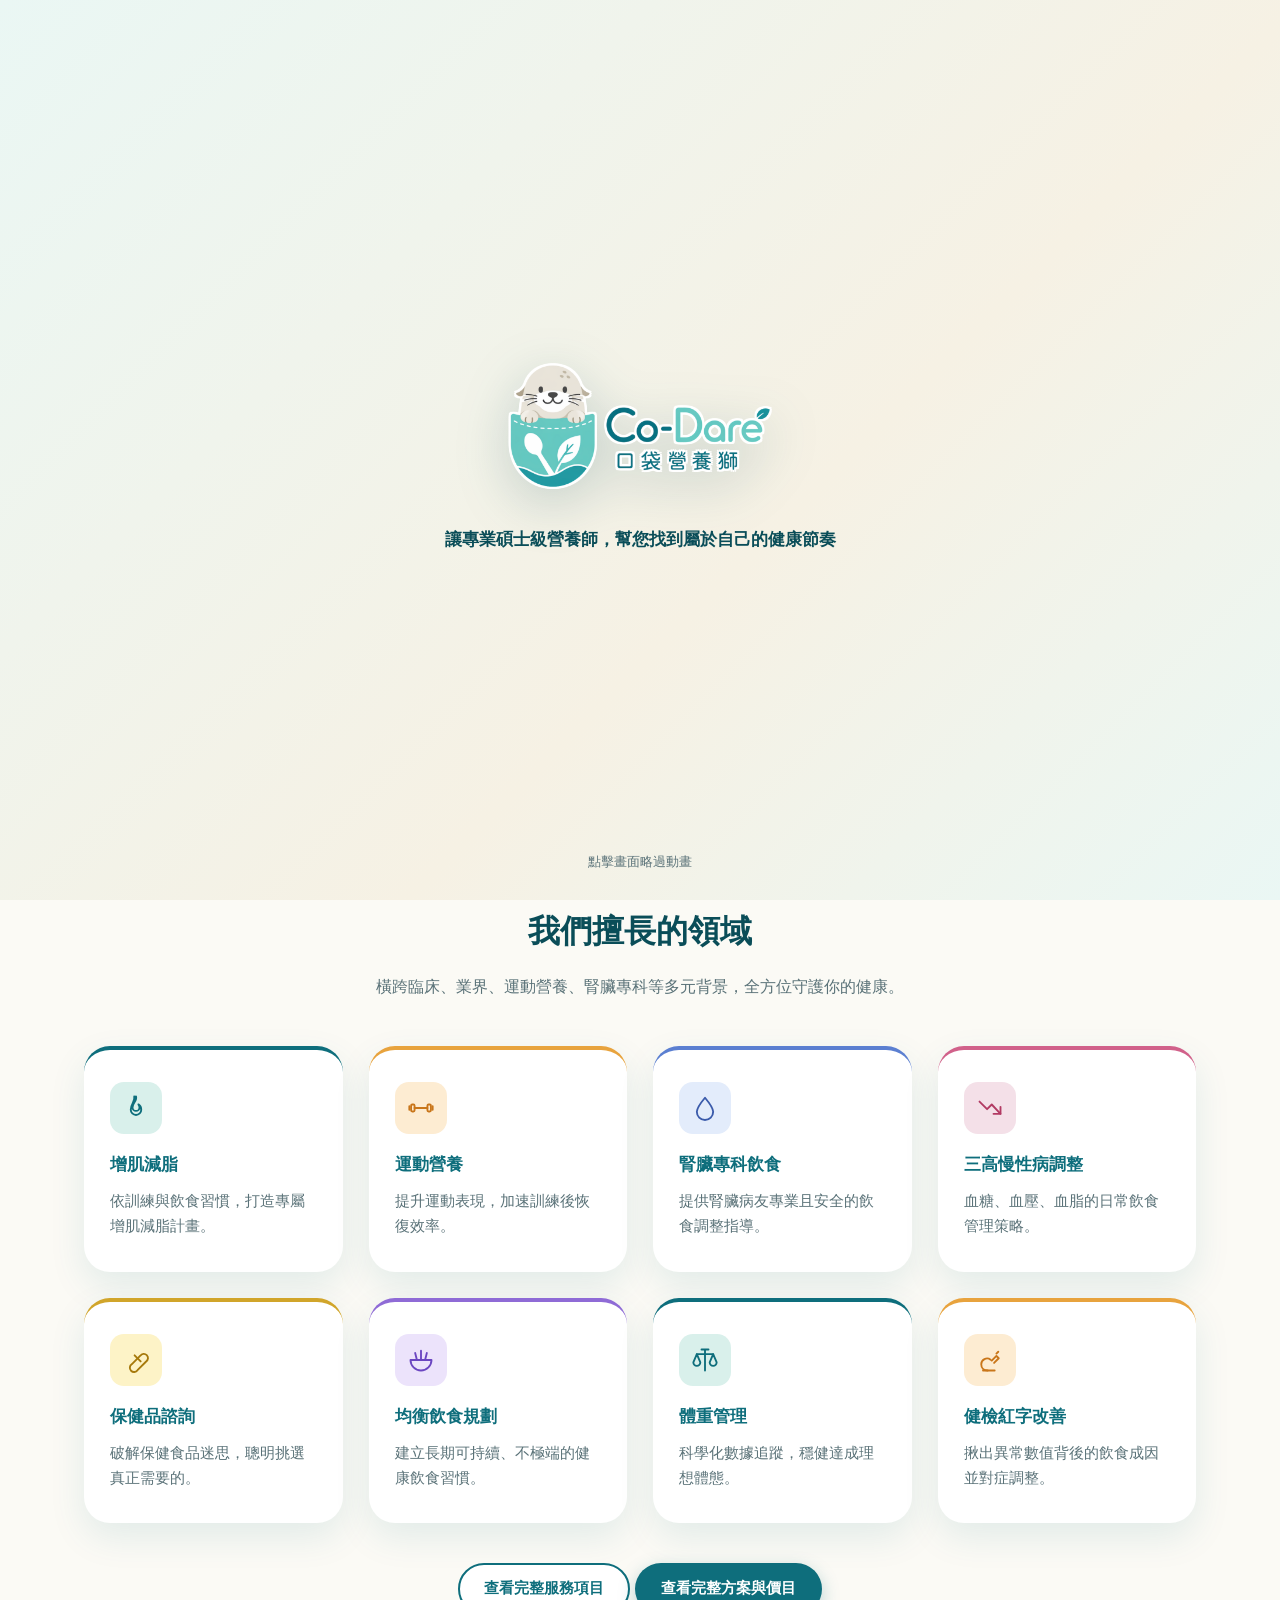
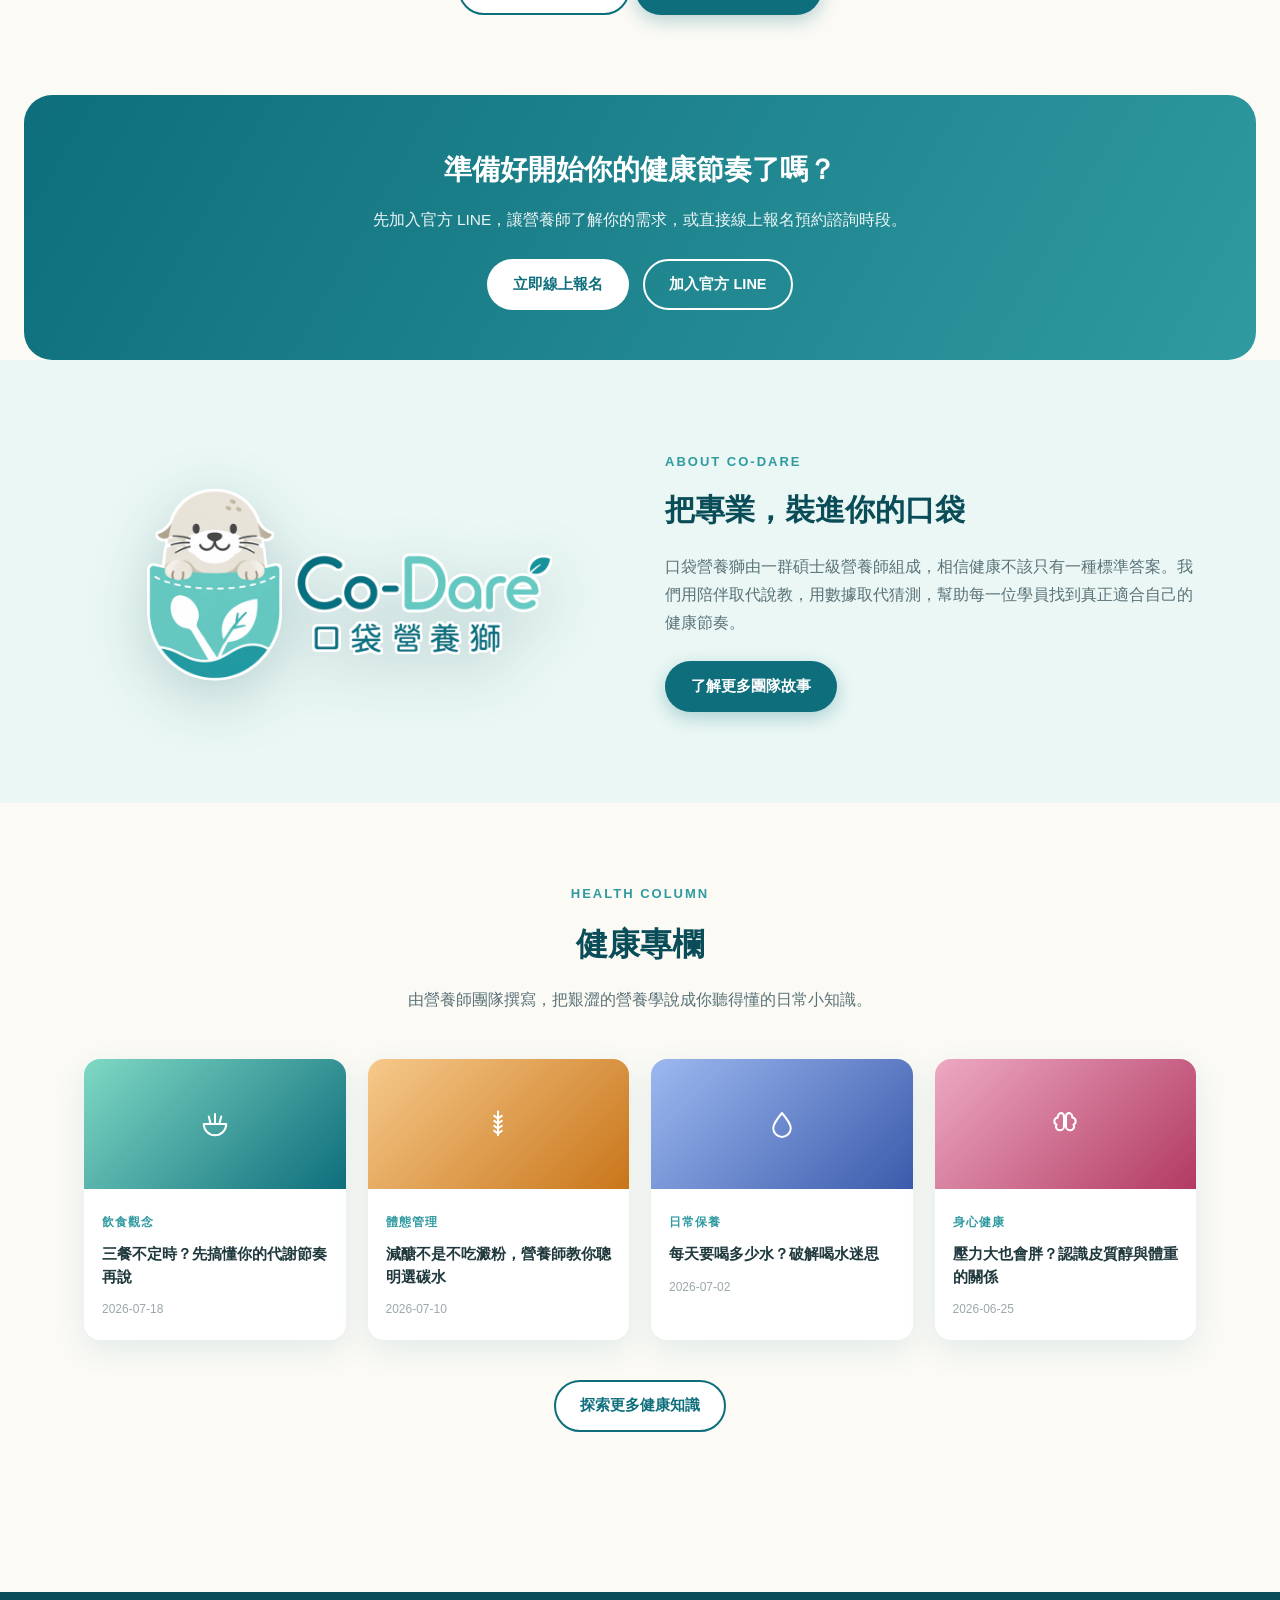
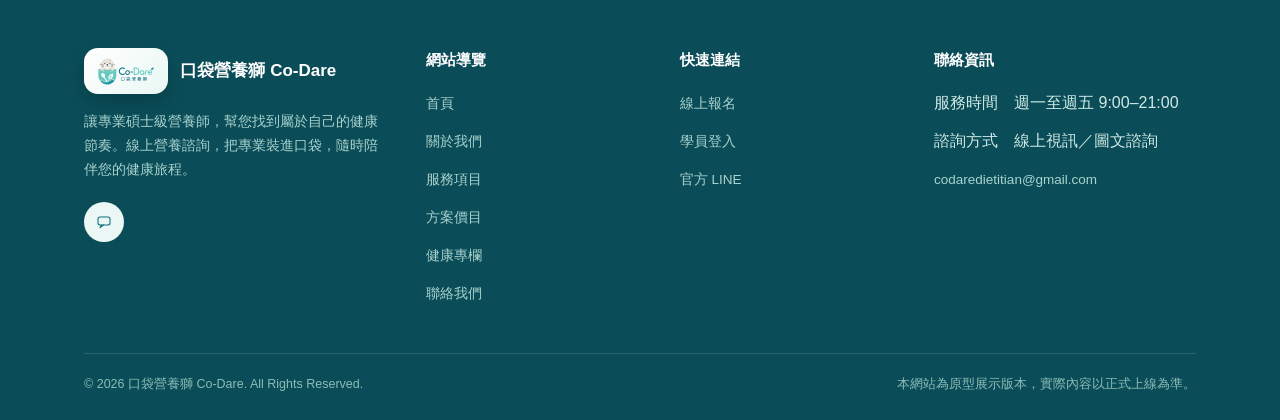
==== commit 40d6b584: "Update service hours to 9:00–21:00" ====
--- a/index.html
+++ b/index.html
@@ -274,7 +274,7 @@
       <div>
         <h4>聯絡資訊</h4>
         <ul>
-          <li>服務時間　週一至週五 9:00–18:00</li>
+          <li>服務時間　週一至週五 9:00–21:00</li>
           <li>諮詢方式　線上視訊／圖文諮詢</li>
           <li><a href="mailto:codaredietitian@gmail.com">codaredietitian@gmail.com</a></li>
         </ul>
--- a/assets/style.css
+++ b/assets/style.css
@@ -0,0 +1,446 @@
+/* ===== 口袋營養獅 Co-Dare — 品牌樣式表 ===== */
+@import url('https://fonts.googleapis.com/css2?family=Huninn:wght@400;700&family=Baloo+2:wght@500;700;800&display=swap');
+
+:root{
+  --teal-dark:#0e6e7c;
+  --teal-deep:#0a4d58;
+  --teal-mid:#2f9aa0;
+  --teal-light:#5ecdc4;
+  --mint:#eaf7f4;
+  --cream:#e9dcc3;
+  --cream-dark:#cdb98f;
+  --bg:#fbfaf5;
+  --text:#20393d;
+  --text-soft:#5a7278;
+  --white:#ffffff;
+  --shadow:0 10px 30px rgba(14,110,124,0.10);
+  --radius:20px;
+}
+
+*{box-sizing:border-box;margin:0;padding:0;}
+html{scroll-behavior:smooth;}
+body{
+  font-family:'Huninn','Baloo 2',-apple-system,BlinkMacSystemFont,sans-serif;
+  color:var(--text);
+  background:var(--bg);
+  line-height:1.75;
+  -webkit-font-smoothing:antialiased;
+  overflow-x:hidden;
+}
+h1,h2,h3,h4,.btn,nav.main-nav a,.brand{font-family:'Huninn','Baloo 2',sans-serif;}
+
+/* ---- floating / decorative blobs ---- */
+@keyframes floatY{
+  0%,100%{transform:translateY(0) rotate(0deg);}
+  50%{transform:translateY(-16px) rotate(-2deg);}
+}
+@keyframes floatY2{
+  0%,100%{transform:translateY(0) rotate(0deg);}
+  50%{transform:translateY(14px) rotate(2deg);}
+}
+@keyframes blobPulse{
+  0%,100%{transform:scale(1) translate(0,0);}
+  50%{transform:scale(1.08) translate(10px,-10px);}
+}
+.float-slow{animation:floatY 6s ease-in-out infinite;}
+.float-slow2{animation:floatY2 7s ease-in-out infinite;}
+.deco-blob{
+  position:absolute;border-radius:50%;filter:blur(2px);pointer-events:none;z-index:0;
+  opacity:.7;animation:blobPulse 9s ease-in-out infinite;
+}
+.deco-leaf{position:absolute;pointer-events:none;opacity:.5;z-index:1;color:var(--teal-mid);width:34px;height:34px;}
+.deco-leaf svg{width:100%;height:100%;}
+
+/* ---- icon system (取代 emoji) ---- */
+.icon{display:inline-flex;align-items:center;justify-content:center;width:20px;height:20px;flex-shrink:0;color:currentColor;}
+.icon svg{width:100%;height:100%;}
+.icon-sm{width:16px;height:16px;}
+.icon-lg{width:30px;height:30px;}
+.icon-xl{width:40px;height:40px;}
+a{text-decoration:none;color:inherit;}
+img{max-width:100%;display:block;}
+ul{list-style:none;}
+.container{max-width:1160px;margin:0 auto;padding:0 24px;}
+
+/* ---- Top utility bar ---- */
+.topbar{
+  background:var(--teal-deep);
+  color:#dff4f1;
+  font-size:13px;
+  padding:7px 0;
+}
+.topbar .container{display:flex;justify-content:space-between;align-items:center;flex-wrap:wrap;gap:6px;}
+.topbar a{opacity:.9;}
+.topbar a:hover{opacity:1;text-decoration:underline;}
+
+/* ---- Header ---- */
+header.site-header{
+  position:sticky;top:0;z-index:100;
+  background:rgba(255,255,255,0.92);
+  backdrop-filter:blur(10px);
+  border-bottom:1px solid rgba(14,110,124,0.08);
+}
+.nav-wrap{display:flex;align-items:center;justify-content:space-between;padding:12px 0;}
+.brand{display:flex;align-items:center;gap:10px;font-weight:900;font-size:20px;color:var(--teal-dark);}
+.brand img{height:48px;width:auto;}
+.brand small{display:block;font-size:12px;font-weight:500;color:var(--text-soft);}
+nav.main-nav ul{display:flex;gap:28px;align-items:center;}
+nav.main-nav a{
+  font-size:15px;font-weight:500;color:var(--text);position:relative;padding:6px 0;
+  transition:color .2s;
+}
+nav.main-nav a:hover,nav.main-nav a.active{color:var(--teal-dark);}
+nav.main-nav a.active::after{
+  content:"";position:absolute;left:0;bottom:-2px;width:100%;height:2px;background:var(--teal-light);border-radius:2px;
+}
+.header-cta{display:flex;gap:10px;align-items:center;}
+.menu-toggle{display:none;background:none;border:none;font-size:26px;color:var(--teal-dark);cursor:pointer;}
+
+/* ---- Buttons ---- */
+.btn{
+  display:inline-flex;align-items:center;gap:6px;
+  padding:11px 24px;border-radius:999px;font-weight:700;font-size:14.5px;
+  transition:all .25s ease;cursor:pointer;border:2px solid transparent;white-space:nowrap;
+}
+.btn-primary{background:var(--teal-dark);color:#fff;box-shadow:0 6px 18px rgba(14,110,124,0.28);}
+.btn-primary:hover{background:var(--teal-deep);transform:translateY(-2px);}
+.btn-outline{border-color:var(--teal-dark);color:var(--teal-dark);background:#fff;}
+.btn-outline:hover{background:var(--teal-dark);color:#fff;}
+.btn-line{background:#06C755;color:#fff;box-shadow:0 6px 18px rgba(6,199,85,0.3);}
+.btn-line:hover{background:#05a746;transform:translateY(-2px);}
+.btn-sm{padding:8px 18px;font-size:13.5px;}
+
+/* ---- Hero ---- */
+.hero{
+  position:relative;overflow:hidden;
+  background:linear-gradient(135deg,var(--mint) 0%,#f6f1e4 60%,var(--mint) 100%);
+  padding:70px 0 90px;
+}
+.hero::before{
+  content:"";position:absolute;right:-120px;top:-120px;width:420px;height:420px;
+  background:radial-gradient(circle,rgba(94,205,196,0.25),transparent 70%);border-radius:50%;
+}
+.hero-grid{display:grid;grid-template-columns:1.1fr 0.9fr;gap:50px;align-items:center;position:relative;z-index:2;}
+.hero-eyebrow{
+  display:inline-flex;align-items:center;gap:8px;background:#fff;border:1px solid var(--cream-dark);
+  padding:6px 16px;border-radius:999px;font-size:13px;font-weight:700;color:var(--teal-dark);margin-bottom:20px;
+}
+.hero h1{font-size:42px;font-weight:900;line-height:1.4;color:var(--teal-deep);margin-bottom:18px;}
+.hero h1 span{color:var(--teal-light);}
+.hero p.lead{font-size:17px;color:var(--text-soft);margin-bottom:30px;max-width:480px;}
+.hero-cta{display:flex;gap:14px;flex-wrap:wrap;}
+.hero-visual{
+  position:relative;text-align:center;padding:20px;
+}
+.hero-visual img{
+  position:relative;z-index:1;max-width:88%;margin:0 auto;
+  filter:
+    drop-shadow(0 0 0 #fff)
+    drop-shadow(0 2px 0 #fff) drop-shadow(0 -2px 0 #fff)
+    drop-shadow(2px 0 0 #fff) drop-shadow(-2px 0 0 #fff)
+    drop-shadow(0 16px 30px rgba(10,77,88,0.22));
+}
+.hero-visual.float-slow{animation:floatY 6s ease-in-out infinite;}
+.hero-visual.float-slow2{animation:floatY2 7s ease-in-out infinite;}
+
+/* quick menu strip */
+.quick-strip{margin-top:-46px;position:relative;z-index:3;}
+.quick-cards{display:grid;grid-template-columns:repeat(3,1fr);gap:20px;}
+.quick-card{
+  background:#fff;border-radius:22px;box-shadow:0 16px 40px rgba(14,110,124,0.14);padding:24px;
+  display:flex;gap:16px;align-items:center;transition:transform .3s,box-shadow .3s;border:1px solid rgba(14,110,124,.06);
+}
+.quick-card:hover{transform:translateY(-8px) scale(1.02);box-shadow:0 22px 48px rgba(14,110,124,0.22);}
+.quick-icon{
+  width:52px;height:52px;border-radius:14px;background:var(--mint);display:flex;align-items:center;justify-content:center;
+  flex-shrink:0;color:var(--teal-dark);
+}
+.quick-icon .icon{width:26px;height:26px;}
+.quick-card h3{font-size:16px;color:var(--teal-dark);margin-bottom:4px;}
+.quick-card p{font-size:13px;color:var(--text-soft);}
+
+/* ---- Section generic ---- */
+section{padding:80px 0;}
+.section-head{text-align:center;max-width:640px;margin:0 auto 46px;}
+.section-tag{color:var(--teal-mid);font-weight:800;font-size:13px;letter-spacing:2px;text-transform:uppercase;margin-bottom:10px;display:block;}
+.section-head h2{font-size:32px;font-weight:900;color:var(--teal-deep);margin-bottom:14px;}
+.section-head p{color:var(--text-soft);font-size:15.5px;}
+
+.bg-mint{background:var(--mint);}
+.bg-cream{background:#fbf6ea;}
+
+/* ---- Services grid ---- */
+.services-grid{display:grid;grid-template-columns:repeat(3,1fr);gap:26px;}
+.service-card{
+  background:#fff;border-radius:26px;padding:32px 26px;box-shadow:0 14px 36px rgba(14,110,124,0.1);
+  transition:transform .3s,box-shadow .3s;border-top:4px solid var(--teal-light);
+}
+.service-card:hover{transform:translateY(-10px) rotate(-0.5deg);box-shadow:0 22px 48px rgba(14,110,124,0.2);}
+.service-card .icon{
+  width:52px;height:52px;margin-bottom:16px;color:var(--teal-dark);background:var(--mint);border-radius:14px;padding:12px;
+}
+.service-card h3{font-size:19px;color:var(--teal-dark);margin-bottom:10px;font-weight:800;}
+.service-card p{font-size:14.5px;color:var(--text-soft);}
+
+/* ---- Articles ---- */
+.articles-grid{display:grid;grid-template-columns:repeat(4,1fr);gap:22px;}
+.article-card{background:#fff;border-radius:16px;overflow:hidden;box-shadow:var(--shadow);transition:transform .25s;}
+.article-card:hover{transform:translateY(-6px);}
+.article-thumb{height:130px;background:linear-gradient(135deg,var(--teal-light),var(--teal-dark));display:flex;align-items:center;justify-content:center;color:#fff;}
+.article-body{padding:18px;}
+.article-tag{font-size:11.5px;font-weight:700;color:var(--teal-mid);text-transform:uppercase;letter-spacing:1px;}
+.article-body h3{font-size:15px;margin:8px 0 6px;color:var(--text);line-height:1.5;}
+.article-date{font-size:12px;color:#9aa8ab;}
+
+/* ---- Team ---- */
+.team-grid{display:grid;grid-template-columns:repeat(4,1fr);gap:22px;}
+.team-card{background:#fff;border-radius:var(--radius);padding:30px;text-align:center;box-shadow:var(--shadow);}
+.team-avatar{
+  width:88px;height:88px;border-radius:50%;background:var(--mint);margin:0 auto 16px;
+  display:flex;align-items:center;justify-content:center;color:var(--teal-dark);border:3px solid var(--cream);
+}
+.team-card h3{color:var(--teal-dark);font-size:17px;margin-bottom:4px;}
+.team-role{font-size:13px;color:var(--teal-mid);font-weight:700;margin-bottom:12px;}
+.team-card p{font-size:13.5px;color:var(--text-soft);}
+
+/* ---- Steps ---- */
+.steps{display:grid;grid-template-columns:repeat(4,1fr);gap:20px;counter-reset:step;}
+.step{position:relative;background:#fff;border-radius:16px;padding:28px 22px;box-shadow:var(--shadow);}
+.step-num{
+  width:36px;height:36px;border-radius:50%;background:var(--teal-dark);color:#fff;font-weight:800;
+  display:flex;align-items:center;justify-content:center;margin-bottom:14px;font-size:15px;
+}
+.step h3{font-size:15.5px;color:var(--teal-dark);margin-bottom:8px;}
+.step p{font-size:13px;color:var(--text-soft);}
+
+/* ---- CTA band ---- */
+.cta-band{
+  background:linear-gradient(120deg,var(--teal-dark),var(--teal-mid));
+  border-radius:28px;padding:50px 40px;text-align:center;color:#fff;
+  margin:0 24px;
+}
+.cta-band h2{font-size:28px;font-weight:900;margin-bottom:12px;}
+.cta-band p{opacity:.92;margin-bottom:26px;font-size:15.5px;}
+.cta-band .hero-cta{justify-content:center;}
+.cta-band .btn-outline{border-color:#fff;color:#fff;background:transparent;}
+.cta-band .btn-outline:hover{background:#fff;color:var(--teal-dark);}
+
+/* ---- About page blocks ---- */
+.about-hero{background:var(--mint);padding:60px 0;}
+.split{display:grid;grid-template-columns:1fr 1fr;gap:50px;align-items:center;}
+.value-grid{display:grid;grid-template-columns:repeat(4,1fr);gap:20px;}
+.value-card{
+  text-align:center;padding:30px 22px;border-radius:24px;transition:transform .3s,box-shadow .3s;
+}
+.value-card:hover{transform:translateY(-6px);}
+.value-card .icon{
+  width:52px;height:52px;margin:0 auto 16px;border-radius:16px;background:rgba(255,255,255,0.55);
+  padding:12px;color:var(--teal-deep);
+}
+.value-card h3{font-size:15.5px;color:var(--teal-deep);margin-bottom:8px;font-weight:800;}
+.value-card p{font-size:13px;color:var(--teal-deep);opacity:.75;}
+/* ---- 活潑色塊系統（tone-1~6） ---- */
+.tone-1{background:#d9f0eb;color:#0e6e7c;}
+.tone-2{background:#fdecd2;color:#c9761a;}
+.tone-3{background:#e3ecfb;color:#3b5bab;}
+.tone-4{background:#f4e0e8;color:#b23a63;}
+.tone-5{background:#fdf3c7;color:#a6790c;}
+.tone-6{background:#ece3fb;color:#6b46c1;}
+
+/* quick-card 圖示循環配色 */
+.quick-cards .quick-card:nth-child(3n+1) .quick-icon{background:#d9f0eb;color:#0e6e7c;}
+.quick-cards .quick-card:nth-child(3n+2) .quick-icon{background:#fdecd2;color:#c9761a;}
+.quick-cards .quick-card:nth-child(3n+3) .quick-icon{background:#e3ecfb;color:#3b5bab;}
+
+/* service-card / 擅長領域 圖示與頂邊循環配色（共用 .services-grid） */
+.services-grid .service-card:nth-child(6n+1) .icon{background:#d9f0eb;color:#0e6e7c;}
+.services-grid .service-card:nth-child(6n+1){border-top-color:#0e6e7c;}
+.services-grid .service-card:nth-child(6n+2) .icon{background:#fdecd2;color:#c9761a;}
+.services-grid .service-card:nth-child(6n+2){border-top-color:#e8a33d;}
+.services-grid .service-card:nth-child(6n+3) .icon{background:#e3ecfb;color:#3b5bab;}
+.services-grid .service-card:nth-child(6n+3){border-top-color:#5b7fd1;}
+.services-grid .service-card:nth-child(6n+4) .icon{background:#f4e0e8;color:#b23a63;}
+.services-grid .service-card:nth-child(6n+4){border-top-color:#d1618a;}
+.services-grid .service-card:nth-child(6n+5) .icon{background:#fdf3c7;color:#a6790c;}
+.services-grid .service-card:nth-child(6n+5){border-top-color:#d1a52a;}
+.services-grid .service-card:nth-child(6n) .icon{background:#ece3fb;color:#6b46c1;}
+.services-grid .service-card:nth-child(6n){border-top-color:#8f6bd6;}
+
+/* team-avatar 循環配色 */
+.team-grid .team-card:nth-child(4n+1) .team-avatar{background:#d9f0eb;color:#0e6e7c;border-color:#bfe6dc;}
+.team-grid .team-card:nth-child(4n+2) .team-avatar{background:#fdecd2;color:#c9761a;border-color:#f7d9a8;}
+.team-grid .team-card:nth-child(4n+3) .team-avatar{background:#e3ecfb;color:#3b5bab;border-color:#c7d7f5;}
+.team-grid .team-card:nth-child(4n) .team-avatar{background:#f4e0e8;color:#b23a63;border-color:#eec3d3;}
+
+/* 聯絡頁 info-icon 循環配色 */
+.contact-card .info-row:nth-child(5n+1) .info-icon{background:#d9f0eb;color:#0e6e7c;}
+.contact-card .info-row:nth-child(5n+2) .info-icon{background:#fdecd2;color:#c9761a;}
+.contact-card .info-row:nth-child(5n+3) .info-icon{background:#e3ecfb;color:#3b5bab;}
+.contact-card .info-row:nth-child(5n+4) .info-icon{background:#f4e0e8;color:#b23a63;}
+.contact-card .info-row:nth-child(5n){background:transparent;}
+.contact-card .info-row:nth-child(5n) .info-icon{background:#fdf3c7;color:#a6790c;}
+
+/* 文章縮圖循環配色（深色版，讓白色圖示對比清楚） */
+.articles-grid .article-card:nth-child(6n+1) .article-thumb{background:linear-gradient(135deg,#7fd9c4,#0e6e7c);}
+.articles-grid .article-card:nth-child(6n+2) .article-thumb{background:linear-gradient(135deg,#f6c98b,#c9761a);}
+.articles-grid .article-card:nth-child(6n+3) .article-thumb{background:linear-gradient(135deg,#9db8f0,#3b5bab);}
+.articles-grid .article-card:nth-child(6n+4) .article-thumb{background:linear-gradient(135deg,#eda9c2,#b23a63);}
+.articles-grid .article-card:nth-child(6n+5) .article-thumb{background:linear-gradient(135deg,#f5e28f,#a6790c);}
+.articles-grid .article-card:nth-child(6n) .article-thumb{background:linear-gradient(135deg,#c3aaf0,#6b46c1);}
+.timeline{border-left:3px solid var(--teal-light);padding-left:26px;margin-left:10px;}
+.timeline-item{position:relative;padding-bottom:32px;}
+.timeline-item::before{content:"";position:absolute;left:-33px;top:2px;width:14px;height:14px;border-radius:50%;background:var(--teal-dark);border:3px solid #fff;box-shadow:0 0 0 2px var(--teal-light);}
+.timeline-item h3{color:var(--teal-dark);font-size:15px;margin-bottom:4px;}
+.timeline-item p{font-size:13.5px;color:var(--text-soft);}
+
+/* ---- Contact page ---- */
+.contact-grid{display:grid;grid-template-columns:1fr 1fr;gap:44px;}
+.contact-card{background:#fff;border-radius:var(--radius);box-shadow:var(--shadow);padding:34px;}
+.info-row{display:flex;gap:14px;margin-bottom:22px;align-items:flex-start;}
+.info-icon{width:42px;height:42px;border-radius:12px;background:var(--mint);display:flex;align-items:center;justify-content:center;color:var(--teal-dark);flex-shrink:0;}
+.info-icon .icon{width:20px;height:20px;}
+.info-row h3{font-size:14.5px;color:var(--teal-dark);margin-bottom:3px;}
+.info-row p,.info-row a{font-size:14px;color:var(--text-soft);}
+.form-field{margin-bottom:18px;}
+.form-field label{display:block;font-size:13.5px;font-weight:700;color:var(--teal-dark);margin-bottom:6px;}
+.form-field input,.form-field textarea{
+  width:100%;border:1.5px solid #dce8e6;border-radius:12px;padding:12px 14px;font-family:inherit;font-size:14px;
+  background:var(--bg);
+}
+.form-field input:focus,.form-field textarea:focus{outline:none;border-color:var(--teal-light);}
+.social-row{display:flex;gap:12px;margin-top:20px;}
+.social-row a{
+  width:40px;height:40px;border-radius:50%;background:var(--mint);display:flex;align-items:center;justify-content:center;
+  color:var(--teal-dark);font-weight:700;transition:.2s;
+}
+.social-row a:hover{background:var(--teal-dark);color:#fff;}
+
+/* ---- Footer ---- */
+footer.site-footer{background:var(--teal-deep);color:#cfe9e5;padding:56px 0 24px;margin-top:80px;}
+.footer-grid{display:grid;grid-template-columns:1.4fr 1fr 1fr 1.2fr;gap:36px;margin-bottom:36px;}
+.footer-brand{display:flex;align-items:center;gap:12px;margin-bottom:16px;}
+.footer-brand .logo-chip{
+  background:linear-gradient(135deg,#fff,var(--mint));border-radius:14px;padding:6px 12px;
+  display:inline-flex;align-items:center;box-shadow:0 8px 20px rgba(0,0,0,0.18);
+}
+.footer-brand .logo-chip img{height:34px;}
+.footer-brand span{font-weight:900;font-size:17px;color:#fff;}
+footer p{font-size:13.5px;color:#a9d2cd;line-height:1.8;}
+footer h4{color:#fff;font-size:14.5px;margin-bottom:16px;font-weight:800;}
+footer ul li{margin-bottom:10px;}
+footer a{font-size:13.5px;color:#a9d2cd;transition:.2s;}
+footer a:hover{color:#fff;}
+.footer-bottom{border-top:1px solid rgba(255,255,255,.12);padding-top:20px;display:flex;justify-content:space-between;flex-wrap:wrap;gap:10px;font-size:12.5px;color:#8bbcb6;}
+
+/* ---- Page hero (inner pages) ---- */
+.page-hero{background:linear-gradient(135deg,var(--mint),#f6f1e4);padding:56px 0;text-align:center;}
+.page-hero .crumbs{font-size:13px;color:var(--teal-mid);margin-bottom:12px;font-weight:700;}
+.page-hero h1{font-size:34px;font-weight:900;color:var(--teal-deep);margin-bottom:12px;}
+.page-hero p{color:var(--text-soft);max-width:560px;margin:0 auto;font-size:15px;}
+
+/* ---- Google 表單嵌入 ---- */
+.gform-embed iframe{width:100%;border:none;border-radius:16px;min-height:760px;}
+.gform-placeholder{
+  border:2px dashed var(--cream-dark);border-radius:16px;padding:28px 22px;
+  background:var(--bg);color:var(--text-soft);font-size:13.5px;line-height:1.9;
+}
+.gform-placeholder strong{color:var(--teal-dark);}
+.gform-placeholder code{
+  background:#fff;border:1px solid #e3ecec;border-radius:6px;padding:1px 6px;font-size:12.5px;color:var(--teal-deep);
+}
+
+/* ---- Pricing ---- */
+.pricing-grid{display:grid;grid-template-columns:repeat(3,1fr);gap:26px;align-items:stretch;}
+.price-card{
+  position:relative;background:#fff;border-radius:26px;padding:34px 28px;box-shadow:0 16px 40px rgba(14,110,124,0.12);
+  display:flex;flex-direction:column;transition:transform .3s,box-shadow .3s;border:2px solid transparent;
+}
+.price-card:hover{transform:translateY(-8px);box-shadow:0 24px 54px rgba(14,110,124,0.2);}
+.price-card.featured{border-color:var(--teal-light);transform:scale(1.04);}
+.price-card.featured:hover{transform:scale(1.04) translateY(-8px);}
+.price-badge{
+  position:absolute;top:-14px;left:50%;transform:translateX(-50%);
+  background:var(--teal-dark);color:#fff;font-size:12.5px;font-weight:800;padding:6px 18px;border-radius:999px;
+  box-shadow:0 8px 18px rgba(14,110,124,0.3);white-space:nowrap;
+  display:inline-flex;align-items:center;gap:5px;
+}
+.price-promo{
+  display:inline-flex;align-items:center;gap:5px;background:#fff1e0;color:#c9761a;font-size:12px;font-weight:800;padding:4px 12px;
+  border-radius:999px;margin-bottom:14px;
+}
+.price-card h3{font-size:19px;color:var(--teal-dark);margin-bottom:6px;font-weight:800;}
+.price-card .price-sub{font-size:13px;color:var(--text-soft);margin-bottom:18px;}
+.price-tag{display:flex;align-items:baseline;gap:8px;margin-bottom:6px;flex-wrap:wrap;}
+.price-old{font-size:16px;color:#b7c4c4;text-decoration:line-through;}
+.price-now{font-size:32px;font-weight:900;color:var(--teal-deep);}
+.price-unit{font-size:13px;color:var(--text-soft);}
+.price-features{margin:22px 0 26px;flex-grow:1;}
+.price-features li{
+  display:flex;align-items:flex-start;gap:10px;font-size:14px;color:var(--text-soft);margin-bottom:12px;
+}
+.price-features li::before{content:"✓";color:var(--teal-mid);font-weight:900;flex-shrink:0;}
+
+/* ---- Article single page ---- */
+.article-hero{background:linear-gradient(135deg,var(--mint),#f6f1e4);padding:50px 0;}
+.article-content{max-width:760px;margin:0 auto;background:#fff;border-radius:26px;box-shadow:var(--shadow);padding:44px;}
+.article-content h1{font-size:28px;color:var(--teal-deep);margin-bottom:14px;font-weight:900;}
+.article-content .meta{font-size:13px;color:var(--teal-mid);font-weight:700;margin-bottom:26px;}
+.article-content p{margin-bottom:18px;color:var(--text);}
+.article-content h2{font-size:19px;color:var(--teal-dark);margin:28px 0 12px;}
+.article-content ul{margin:0 0 18px 20px;list-style:disc;}
+.article-content ul li{margin-bottom:8px;}
+.related-articles{max-width:760px;margin:50px auto 0;}
+.back-link{display:inline-flex;align-items:center;gap:6px;color:var(--teal-dark);font-weight:700;font-size:14px;margin-bottom:20px;}
+
+/* ---- Intro loader (首頁開場動畫) ---- */
+@keyframes introLogoIn{
+  0%{opacity:0;transform:scale(.7) translateY(10px);}
+  100%{opacity:1;transform:scale(1) translateY(0);}
+}
+@keyframes introSloganIn{
+  0%{opacity:0;transform:translateY(14px);}
+  100%{opacity:1;transform:translateY(0);}
+}
+.intro-loader{
+  position:fixed;inset:0;z-index:500;
+  background:linear-gradient(135deg,var(--mint) 0%,#f6f1e4 60%,var(--mint) 100%);
+  display:flex;flex-direction:column;align-items:center;justify-content:center;gap:22px;
+  transition:opacity .6s ease,visibility .6s ease;cursor:pointer;
+  padding:24px;text-align:center;
+}
+.intro-loader.intro-hide{opacity:0;visibility:hidden;pointer-events:none;}
+.intro-logo{width:min(280px,60vw);opacity:0;animation:introLogoIn .9s ease forwards;
+  filter:
+    drop-shadow(0 2px 0 #fff) drop-shadow(0 -2px 0 #fff)
+    drop-shadow(2px 0 0 #fff) drop-shadow(-2px 0 0 #fff)
+    drop-shadow(0 14px 26px rgba(10,77,88,0.2));
+}
+.intro-slogan{
+  font-size:17px;font-weight:700;color:var(--teal-deep);opacity:0;
+  animation:introSloganIn .7s ease forwards;animation-delay:.9s;max-width:420px;
+}
+.intro-skip{
+  position:absolute;bottom:26px;font-size:12.5px;color:var(--text-soft);opacity:0;
+  animation:introSloganIn .6s ease forwards;animation-delay:1.4s;
+}
+
+/* ---- Responsive ---- */
+@media(max-width:960px){
+  nav.main-nav{display:none;}
+  .menu-toggle{display:block;}
+  .hero-grid{grid-template-columns:1fr;}
+  .quick-cards,.services-grid,.team-grid,.value-grid,.steps,.pricing-grid{grid-template-columns:1fr 1fr;}
+  .articles-grid{grid-template-columns:1fr 1fr;}
+  .footer-grid{grid-template-columns:1fr 1fr;}
+  .split{grid-template-columns:1fr;}
+  .contact-grid{grid-template-columns:1fr;}
+  .price-card.featured{transform:none;}
+  .article-content{padding:28px;}
+}
+@media(max-width:600px){
+  .hero h1{font-size:30px;}
+  .quick-cards,.services-grid,.team-grid,.value-grid,.steps,.articles-grid,.pricing-grid{grid-template-columns:1fr;}
+  .footer-grid{grid-template-columns:1fr;}
+  .header-cta .btn span{display:none;}
+  .article-content{padding:20px;border-radius:18px;}
+}
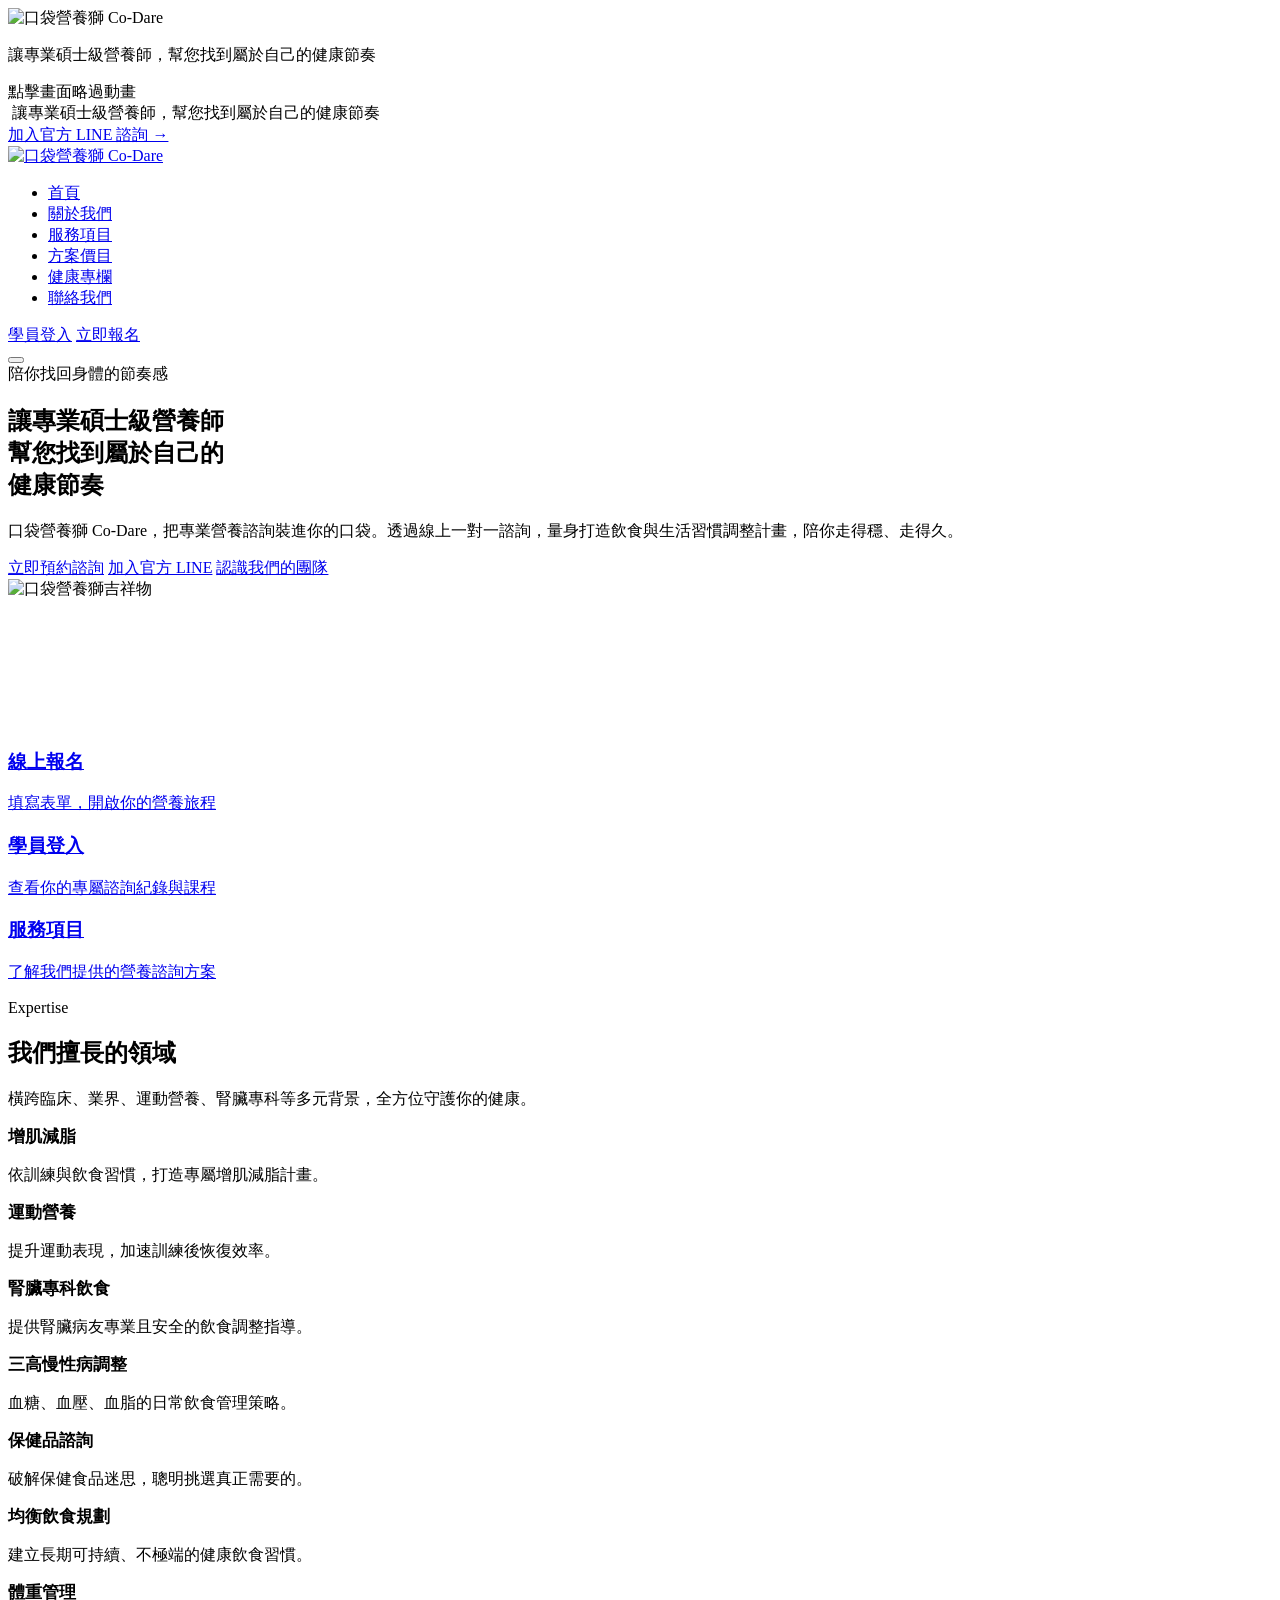
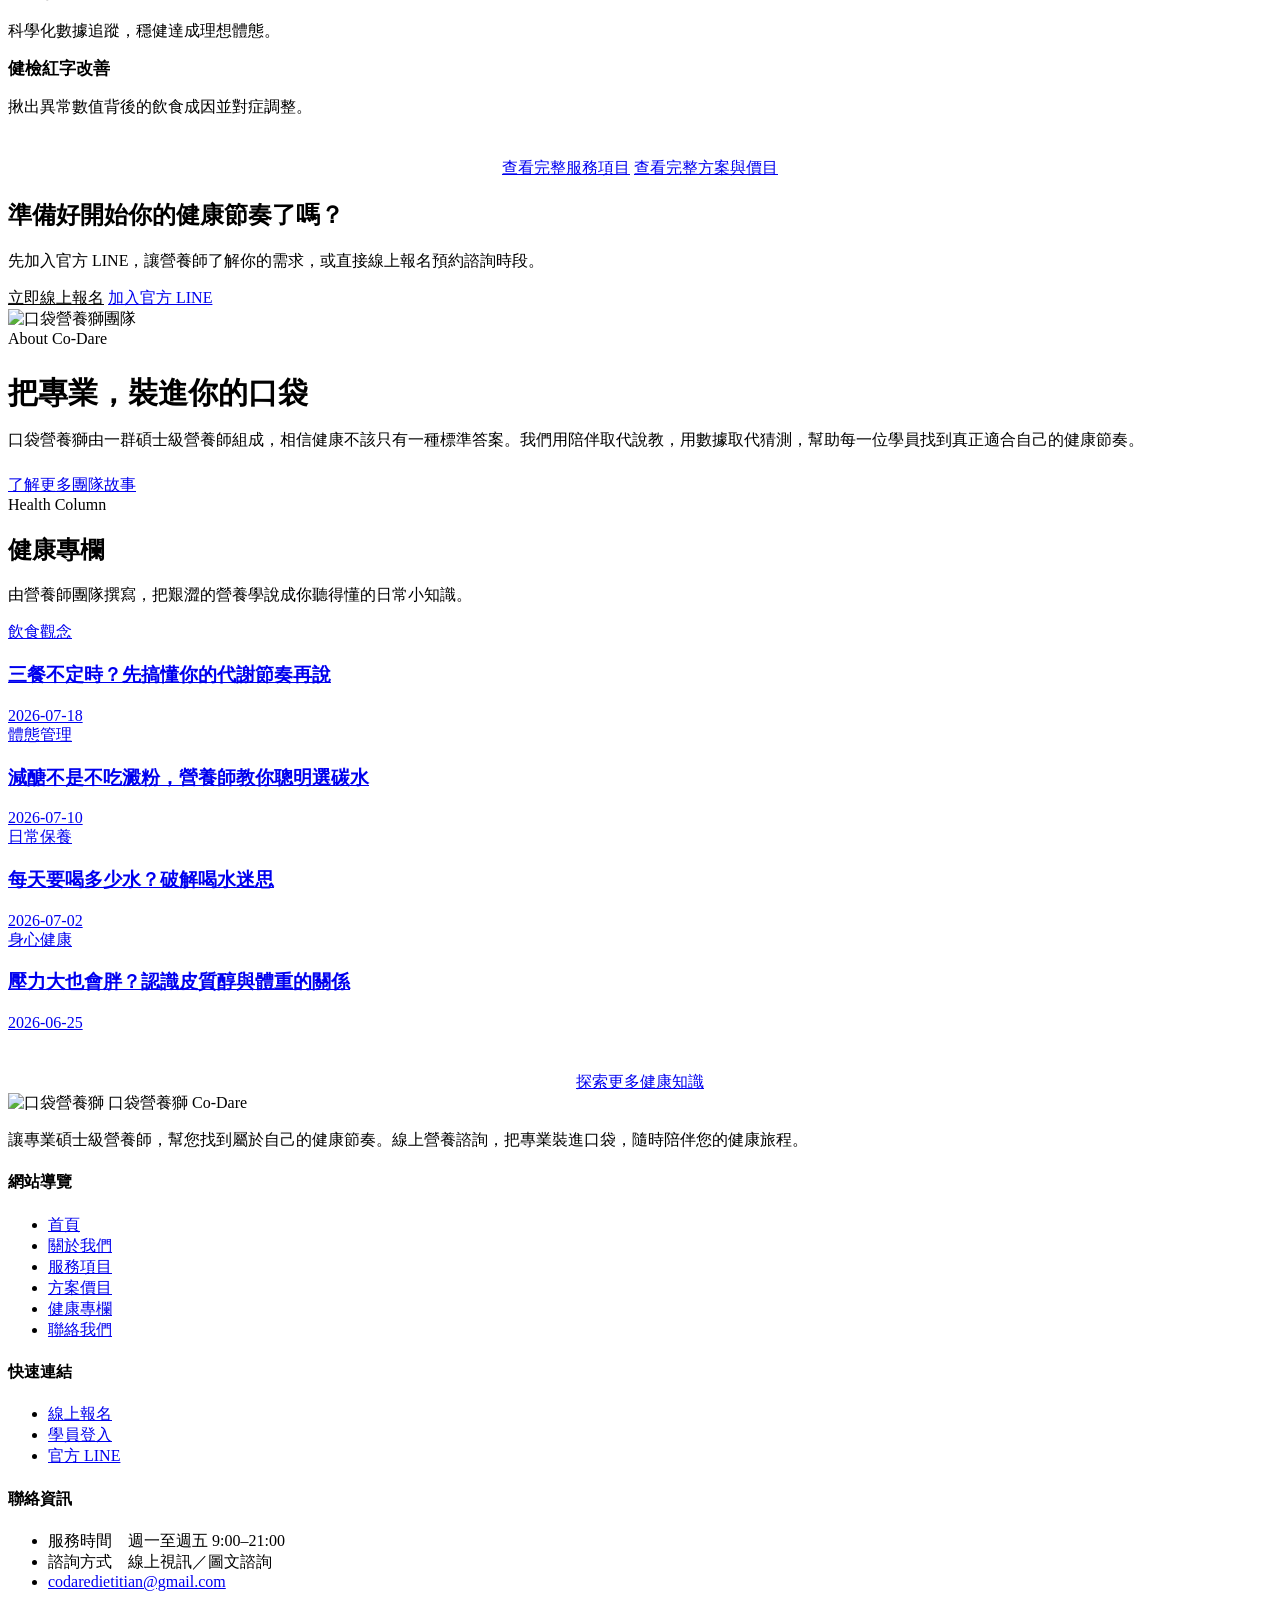
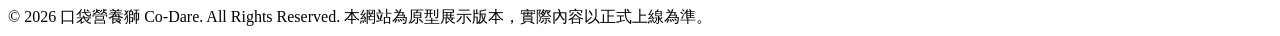
==== commit c4e18511: "Add files via upload" ====
--- a/index.html
+++ b/index.html
@@ -117,7 +117,7 @@
       <h2>我們擅長的領域</h2>
       <p>橫跨臨床、業界、運動營養、腎臟專科等多元背景，全方位守護你的健康。</p>
     </div>
-    <div class="services-grid" style="grid-template-columns:repeat(4,1fr);">
+    <div class="services-grid cols-4">
       <div class="service-card">
         <span class="icon" data-icon="flame"></span>
         <h3 style="font-size:16.5px;">增肌減脂</h3>
